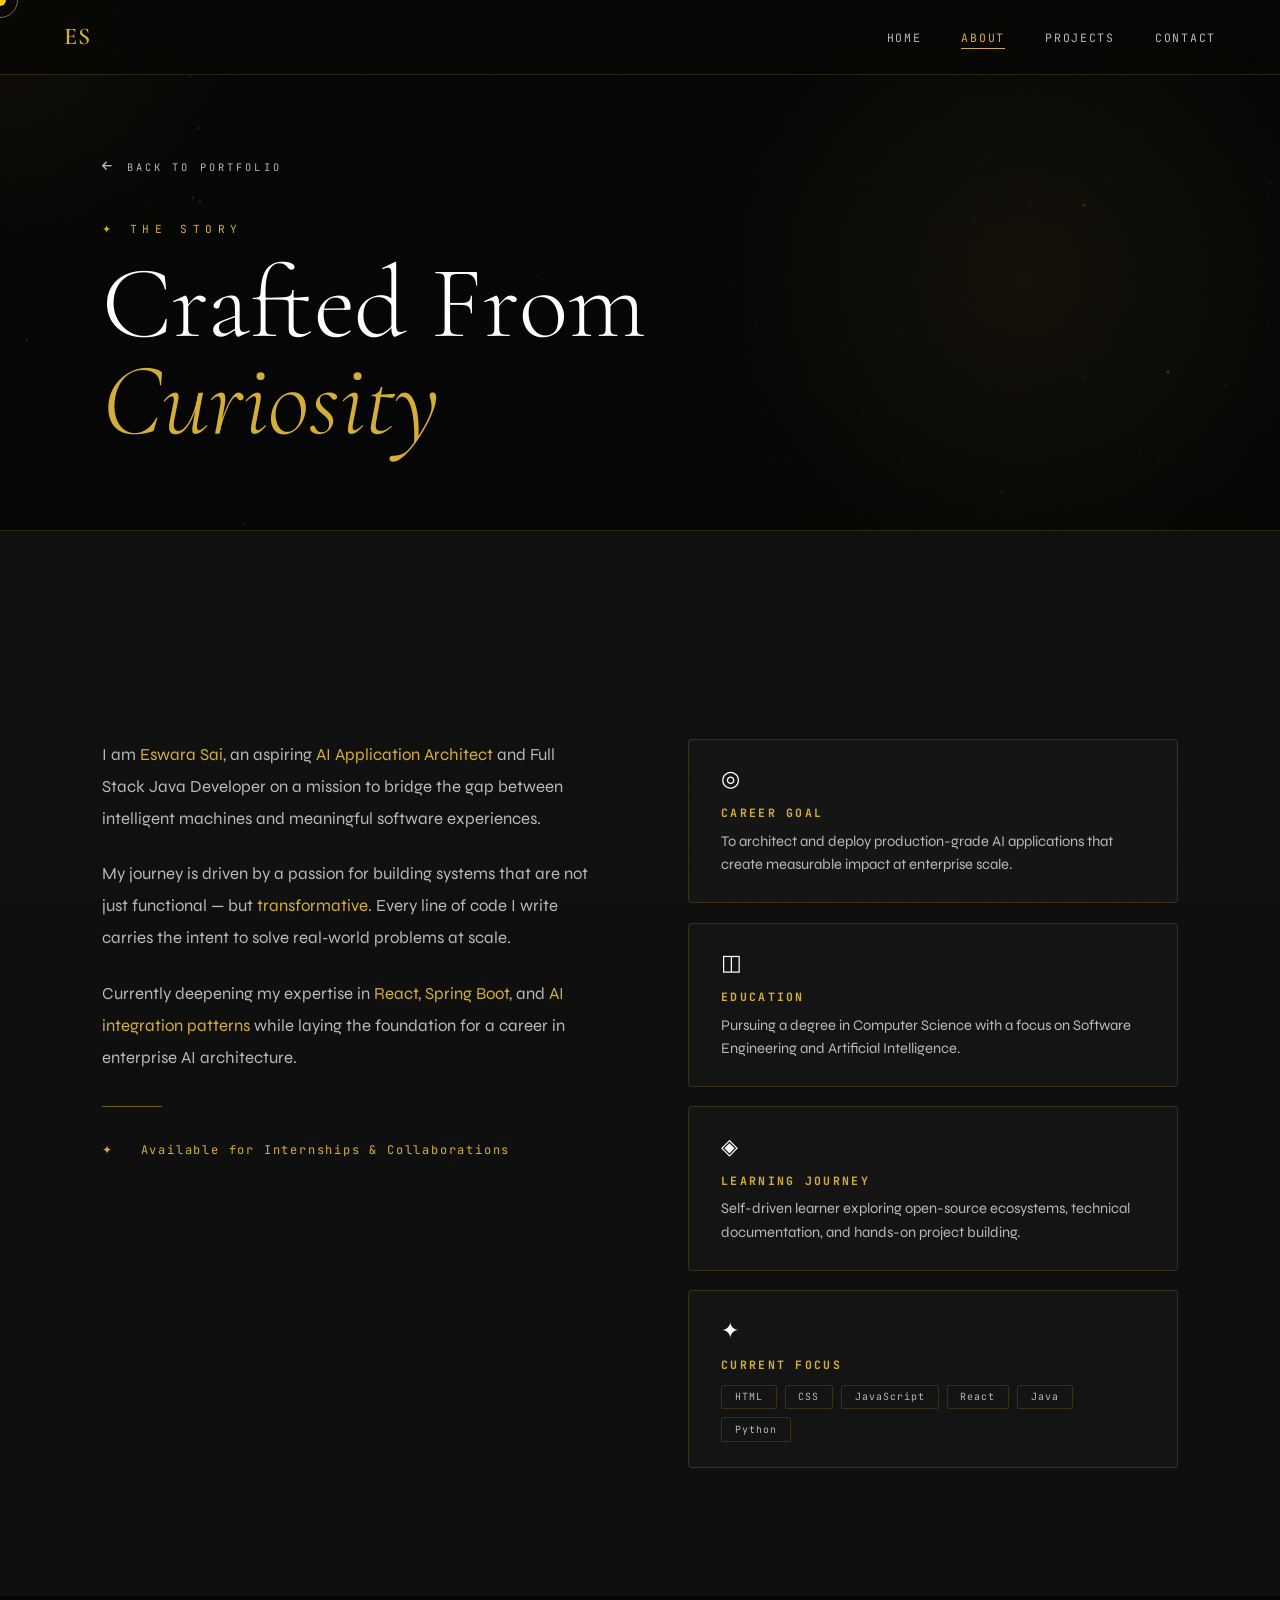
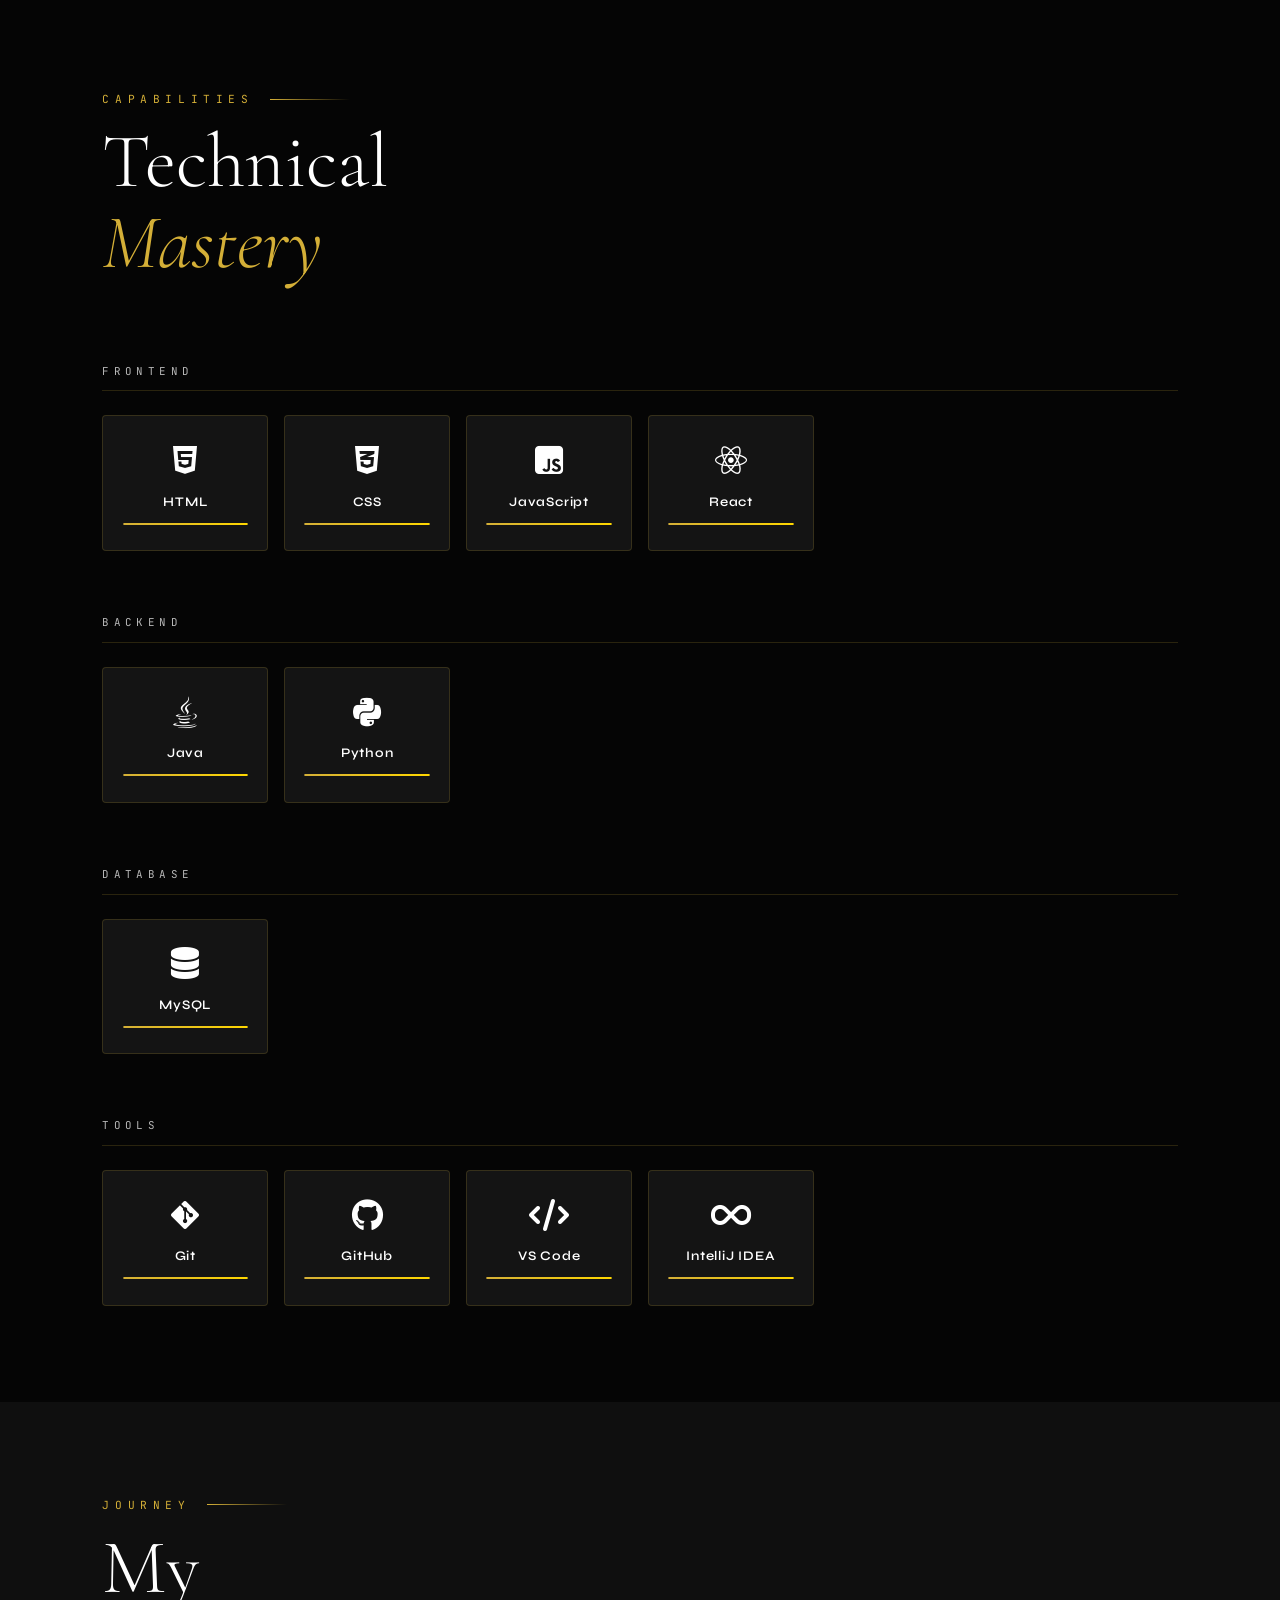
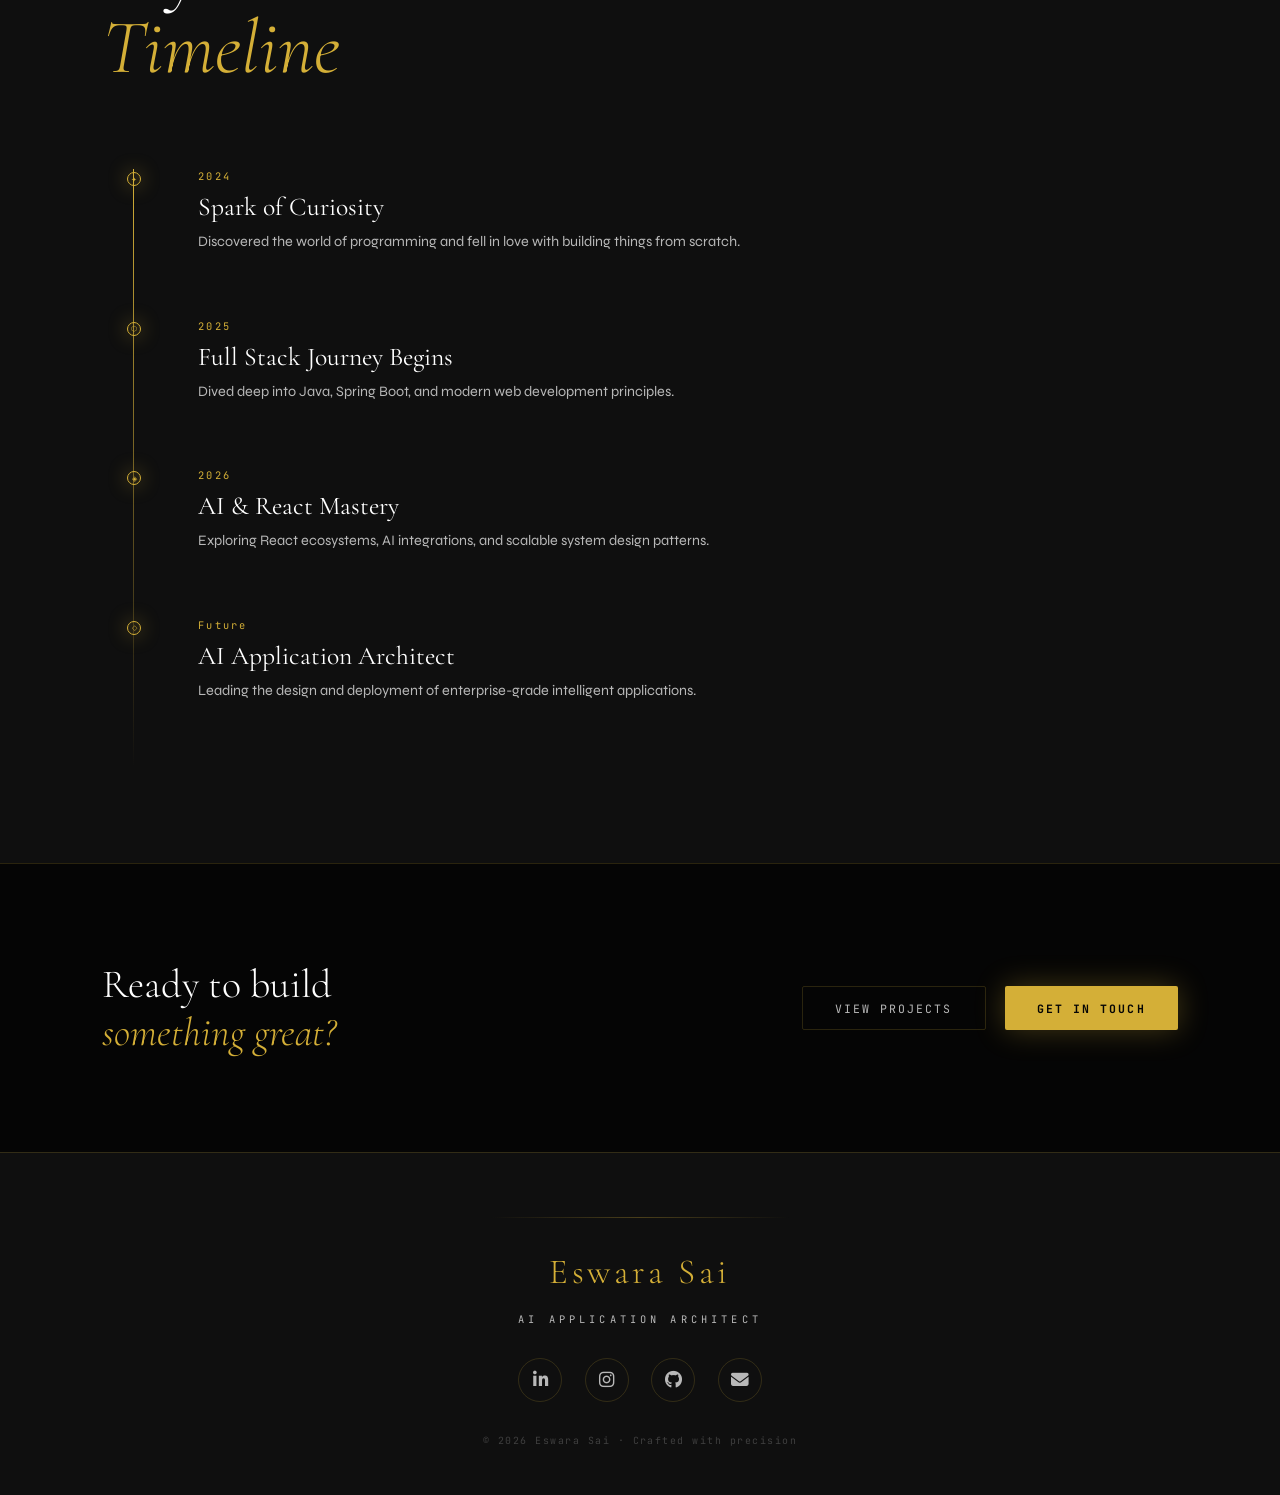
==== about.html @ 852559bc "Your commit message" ====
<!DOCTYPE html>
<html lang="en">
<head>
  <meta charset="UTF-8"/>
  <meta name="viewport" content="width=device-width,initial-scale=1.0"/>
  <meta name="description" content="About Eswara Sai – AI Application Architect & Full Stack Developer"/>
  <title>About · Eswara Sai</title>
  <link rel="stylesheet" href="style.css"/>
  <link rel="stylesheet" href="https://cdnjs.cloudflare.com/ajax/libs/font-awesome/6.5.0/css/all.min.css"/>
  <style>
    /* ── About Page Specific ─────────────────────────────── */
    .about-page-hero {
      min-height: 50vh;
      display: flex;
      flex-direction: column;
      align-items: flex-start;
      justify-content: flex-end;
      padding: 10rem 8vw 5rem;
      position: relative;
      overflow: hidden;
      border-bottom: 1px solid var(--border);
    }
    .about-page-hero::before {
      content: '';
      position: absolute; top: -20%; right: -10%;
      width: 60vw; height: 60vw;
      background: radial-gradient(circle, rgba(212,175,55,.07) 0%, transparent 65%);
      pointer-events: none;
    }
    .about-page-hero .back-link {
      font-family: var(--font-mono);
      font-size: .65rem;
      letter-spacing: .3em;
      color: var(--text-sec);
      text-transform: uppercase;
      display: flex; align-items: center; gap: .7rem;
      margin-bottom: 3rem;
      transition: color .3s;
      position: relative; z-index: 1;
    }
    .about-page-hero .back-link:hover { color: var(--gold); }
    .about-page-hero .back-link i { font-size: .7rem; }
    .about-page-hero .page-eyebrow {
      font-family: var(--font-mono);
      font-size: .7rem; letter-spacing: .5em;
      color: var(--gold); text-transform: uppercase;
      margin-bottom: 1.2rem;
      position: relative; z-index: 1;
    }
    .about-page-hero .page-title {
      font-family: var(--font-display);
      font-size: clamp(3.5rem, 8vw, 7rem);
      font-weight: 300;
      line-height: .95;
      position: relative; z-index: 1;
    }
    .about-page-hero .page-title em { color: var(--gold); font-style: italic; }

    /* About body layout */
    .about-body { background: var(--bg-secondary); }
    .about-intro-grid {
      display: grid;
      grid-template-columns: 1fr 1fr;
      gap: 6rem;
      align-items: start;
      margin-top: 5rem;
    }
    .about-text p {
      font-size: 1.05rem; line-height: 1.9;
      color: var(--text-sec); margin-bottom: 1.5rem;
    }
    .about-text p span { color: var(--gold); }
    .about-cards { display: flex; flex-direction: column; gap: 1.2rem; }
    .about-card {
      background: var(--bg-card);
      border: 1px solid var(--border);
      border-radius: 4px;
      padding: 1.6rem 2rem;
      position: relative; overflow: hidden;
      transition: border-color .4s, box-shadow .4s, transform .4s var(--ease-luxury);
    }
    .about-card::before {
      content: '';
      position: absolute; top: 0; left: 0;
      width: 3px; height: 0;
      background: var(--gold);
      transition: height .5s var(--ease-luxury);
    }
    .about-card:hover::before { height: 100%; }
    .about-card:hover {
      border-color: rgba(212,175,55,.4);
      box-shadow: 0 0 40px rgba(212,175,55,.08);
      transform: translateX(6px);
    }
    .about-card-icon { font-size: 1.4rem; margin-bottom: .8rem; }
    .about-card h4 {
      font-family: var(--font-mono); font-size: .72rem;
      letter-spacing: .2em; color: var(--gold);
      text-transform: uppercase; margin-bottom: .6rem;
    }
    .about-card p { font-size: .92rem; color: var(--text-sec); line-height: 1.6; }
    .about-focus-tags { display: flex; flex-wrap: wrap; gap: .5rem; margin-top: .8rem; }
    .about-focus-tag {
      font-family: var(--font-mono); font-size: .62rem;
      letter-spacing: .1em; padding: .3rem .8rem;
      border: 1px solid var(--border); border-radius: 2px;
      color: var(--text-sec); transition: all .3s;
    }
    .about-card:hover .about-focus-tag { border-color: rgba(212,175,55,.3); color: var(--gold); }

    /* Skills within about */
    .skills-section { padding: 6rem 8vw; background: var(--bg-primary); }
    .skills-categories { margin-top: 5rem; display: flex; flex-direction: column; gap: 4rem; }
    .skills-category-label {
      font-family: var(--font-mono); font-size: .68rem;
      letter-spacing: .4em; color: var(--text-sec);
      text-transform: uppercase; margin-bottom: 1.5rem;
      padding-bottom: .8rem;
      border-bottom: 1px solid var(--border);
    }
    .skills-grid {
      display: grid;
      grid-template-columns: repeat(auto-fill, minmax(160px, 1fr));
      gap: 1rem;
    }
    .skill-card {
      background: var(--bg-card);
      border: 1px solid var(--border);
      border-radius: 4px;
      padding: 1.6rem 1.2rem;
      text-align: center;
      position: relative; overflow: hidden;
      transition: all .4s var(--ease-luxury);
      cursor: none;
    }
    .skill-card::before {
      content: '';
      position: absolute; inset: 0;
      background: radial-gradient(circle at 50% 100%, rgba(212,175,55,.08), transparent 70%);
      opacity: 0; transition: opacity .4s;
    }
    .skill-card:hover::before { opacity: 1; }
    .skill-card:hover {
      border-color: rgba(212,175,55,.5);
      box-shadow: 0 0 35px rgba(212,175,55,.12);
      transform: translateY(-6px);
    }
    .skill-icon { font-size: 2rem; margin-bottom: .8rem; display: block; transition: transform .4s var(--ease-spring); }
    .skill-card:hover .skill-icon { transform: scale(1.15); }
    .skill-name {
      font-family: var(--font-ui); font-size: .82rem;
      font-weight: 600; letter-spacing: .06em;
      color: var(--text); margin-bottom: .8rem;
    }
    .skill-bar { width: 100%; height: 2px; background: rgba(255,255,255,.06); border-radius: 1px; overflow: hidden; }
    .skill-bar-fill {
      height: 100%; width: 0%;
      background: linear-gradient(90deg, var(--gold), var(--gold-bright));
      border-radius: 1px;
      transition: width 1.2s var(--ease-luxury);
    }

    /* Timeline within about */
    .timeline-section { padding: 6rem 8vw; background: var(--bg-secondary); }

    /* CTA strip */
    .about-cta-strip {
      padding: 6rem 8vw;
      background: var(--bg-primary);
      display: flex; align-items: center; justify-content: space-between;
      gap: 3rem; flex-wrap: wrap;
      border-top: 1px solid var(--border);
    }
    .about-cta-strip h3 {
      font-family: var(--font-display); font-size: 2.5rem;
      font-weight: 300;
    }
    .about-cta-strip h3 em { color: var(--gold); font-style: italic; }
    .about-cta-strip .cta-buttons { display: flex; gap: 1.2rem; flex-wrap: wrap; }

    @media (max-width: 900px) {
      .about-intro-grid { grid-template-columns: 1fr; gap: 3rem; }
      .about-cta-strip { flex-direction: column; text-align: center; }
      .about-cta-strip .cta-buttons { justify-content: center; }
    }
    @media (max-width: 600px) {
      .about-page-hero { padding: 9rem 6vw 4rem; }
      .skills-section, .timeline-section { padding: 5rem 6vw; }
      .about-cta-strip { padding: 5rem 6vw; }
    }
  </style>
</head>
<body>

<!-- ── Noise overlay ───────────────────────────────────────── -->
<div id="noise"></div>

<!-- ── Custom Cursor ───────────────────────────────────────── -->
<div id="cursor"></div>
<div id="cursor-ring"></div>

<!-- ── Mouse Light ─────────────────────────────────────────── -->
<div id="mouse-light"></div>

<!-- ── Particles ───────────────────────────────────────────── -->
<canvas id="particles-canvas"></canvas>

<!-- ═══════════════════════════════════════════════════════════
     NAVIGATION
═══════════════════════════════════════════════════════════ -->
<nav id="navbar">
  <a href="index.html" class="nav-logo">ES</a>
  <ul class="nav-links">
    <li><a href="index.html">Home</a></li>
    <li><a href="about.html" class="active">About</a></li>
    <li><a href="index.html#projects">Projects</a></li>
    <li><a href="index.html#contact">Contact</a></li>
  </ul>
  <button class="nav-hamburger" id="hamburger" aria-label="Menu">
    <span></span><span></span><span></span>
  </button>
</nav>

<!-- Mobile Menu -->
<div id="mobile-menu">
  <a href="index.html">Home</a>
  <a href="about.html">About</a>
  <a href="index.html#projects">Projects</a>
  <a href="index.html#contact">Contact</a>
</div>

<!-- ═══════════════════════════════════════════════════════════
     PAGE HERO
═══════════════════════════════════════════════════════════ -->
<div class="about-page-hero">
  <a href="index.html" class="back-link reveal">
    <i class="fas fa-arrow-left"></i> Back to Portfolio
  </a>
  <p class="page-eyebrow reveal">✦ The Story</p>
  <h1 class="page-title reveal" data-delay="1">Crafted From<br><em>Curiosity</em></h1>
</div>

<!-- ═══════════════════════════════════════════════════════════
     ABOUT INTRO
═══════════════════════════════════════════════════════════ -->
<section class="about-body">
  <div class="about-intro-grid">
    <!-- Left – Bio -->
    <div class="about-text reveal-left" data-delay="2">
      <p>
        I am <span>Eswara Sai</span>, an aspiring <span>AI Application Architect</span>
        and Full Stack Java Developer on a mission to bridge the gap between intelligent
        machines and meaningful software experiences.
      </p>
      <p>
        My journey is driven by a passion for building systems that are not just
        functional — but <span>transformative</span>. Every line of code I write
        carries the intent to solve real‑world problems at scale.
      </p>
      <p>
        Currently deepening my expertise in <span>React</span>, <span>Spring Boot</span>,
        and <span>AI integration patterns</span> while laying the foundation for
        a career in enterprise AI architecture.
      </p>
      <div class="gold-divider"></div>
      <p style="font-family:var(--font-mono);font-size:.75rem;letter-spacing:.15em;color:var(--gold);">
        ✦ &nbsp; Available for Internships &amp; Collaborations
      </p>
    </div>

    <!-- Right – Info Cards -->
    <div class="about-cards" id="about-cards"></div>
  </div>
</section>

<!-- ═══════════════════════════════════════════════════════════
     SKILLS
═══════════════════════════════════════════════════════════ -->
<section class="skills-section">
  <p class="section-label reveal">Capabilities</p>
  <h2 class="section-title reveal" data-delay="1">Technical<br><em>Mastery</em></h2>
  <div class="skills-categories" id="skills-container"></div>
</section>

<!-- ═══════════════════════════════════════════════════════════
     TIMELINE
═══════════════════════════════════════════════════════════ -->
<section class="timeline-section">
  <p class="section-label reveal">Journey</p>
  <h2 class="section-title reveal" data-delay="1">My<br><em>Timeline</em></h2>
  <div class="timeline-wrap">
    <div class="timeline-line"></div>
    <div class="timeline-items" id="timeline-items"></div>
  </div>
</section>

<!-- ═══════════════════════════════════════════════════════════
     CTA STRIP
═══════════════════════════════════════════════════════════ -->
<div class="about-cta-strip">
  <h3>Ready to build<br><em>something great?</em></h3>
  <div class="cta-buttons">
    <a href="index.html#projects" class="btn btn-outline">View Projects</a>
    <a href="index.html#contact" class="btn btn-gold">Get in Touch</a>
  </div>
</div>

<!-- ═══════════════════════════════════════════════════════════
     FOOTER
═══════════════════════════════════════════════════════════ -->
<footer>
  <div class="footer-line"></div>
  <p class="footer-name" id="footer-name"></p>
  <p class="footer-title" id="footer-title"></p>
  <div class="footer-socials" id="footer-socials"></div>
  <p class="footer-copy" id="footer-copy"></p>
</footer>

<!-- ─── Scripts ─────────────────────────────────────────────── -->
<script src="data.js"></script>
<script>
/* ── Skill icons / levels ─────────────────────────────────── */
const SKILL_ICONS = {
  'HTML':'<i class="fab fa-html5"></i>',
  'CSS':'<i class="fab fa-css3-alt"></i>',
  'JavaScript':'<i class="fab fa-js-square"></i>',
  'React':'<i class="fab fa-react"></i>',
  'Java':'<i class="fab fa-java"></i>',
  'Spring Boot':'<i class="fas fa-leaf"></i>',
  'Python':'<i class="fab fa-python"></i>',
  'MySQL':'<i class="fas fa-database"></i>',
  'Git':'<i class="fab fa-git-alt"></i>',
  'GitHub':'<i class="fab fa-github"></i>',
  'VS Code':'<i class="fas fa-code"></i>',
  'IntelliJ IDEA':'<i class="fas fa-infinity"></i>'
};
const SKILL_LEVELS = {
  'HTML':100,'CSS':100,'JavaScript':100,'React':100,
  'Java':100,'Spring Boot':100,'Python':100,
  'MySQL':100,
  'Git':100,'GitHub':100,'VS Code':100,'IntelliJ IDEA':100
};

/* ── About Cards ──────────────────────────────────────────── */
(function () {
  const container = document.getElementById('about-cards');
  if (!container) return;
  const cards = [
    { icon:'◎', heading:'Career Goal',     text:'To architect and deploy production-grade AI applications that create measurable impact at enterprise scale.' },
    { icon:'◫', heading:'Education',       text:'Pursuing a degree in Computer Science with a focus on Software Engineering and Artificial Intelligence.' },
    { icon:'◈', heading:'Learning Journey',text:'Self-driven learner exploring open-source ecosystems, technical documentation, and hands-on project building.' },
    {
      icon:'✦', heading:'Current Focus', isTagCard: true,
      tags: (DATA.skills ? Object.values(DATA.skills).flat().slice(0,6)
             : ['AI Architecture','Java Full Stack','React','Spring Boot','System Design'])
    }
  ];
  cards.forEach((c, i) => {
    const div = document.createElement('div');
    div.className = 'about-card reveal';
    div.dataset.delay = i + 2;
    div.innerHTML = `
      <div class="about-card-icon">${c.icon}</div>
      <h4>${c.heading}</h4>
      ${c.isTagCard
        ? `<div class="about-focus-tags">${c.tags.map(t=>`<span class="about-focus-tag">${t}</span>`).join('')}</div>`
        : `<p>${c.text}</p>`}
    `;
    container.appendChild(div);
  });
})();

/* ── Skills ───────────────────────────────────────────────── */
(function () {
  const container = document.getElementById('skills-container');
  if (!container || !DATA.skills) return;
  Object.entries(DATA.skills).forEach(([cat, list]) => {
    const wrap = document.createElement('div');
    wrap.className = 'skills-category reveal';
    const label = document.createElement('p');
    label.className = 'skills-category-label';
    label.textContent = cat;
    wrap.appendChild(label);
    const grid = document.createElement('div');
    grid.className = 'skills-grid';
    list.forEach(skill => {
      const level = SKILL_LEVELS[skill] || 75;
      const card  = document.createElement('div');
      card.className = 'skill-card';
      card.innerHTML = `
        <span class="skill-icon">${SKILL_ICONS[skill] || '⬡'}</span>
        <p class="skill-name">${skill}</p>
        <div class="skill-bar"><div class="skill-bar-fill" data-width="${level}%"></div></div>
      `;
      grid.appendChild(card);
    });
    wrap.appendChild(grid);
    container.appendChild(wrap);
  });
})();

/* ── Timeline ─────────────────────────────────────────────── */
(function () {
  const container = document.getElementById('timeline-items');
  if (!container || !DATA.timeline) return;
  DATA.timeline.forEach((t, i) => {
    const item = document.createElement('div');
    item.className = 'timeline-item reveal';
    item.dataset.delay = i + 1;
    item.innerHTML = `
      <div class="timeline-dot"><div class="timeline-dot-inner">${t.icon || '✦'}</div></div>
      <div class="timeline-content">
        <p class="timeline-year">${t.year}</p>
        <h3 class="timeline-title">${t.title}</h3>
        <p class="timeline-desc">${t.description}</p>
      </div>
    `;
    container.appendChild(item);
  });
})();

/* ── Footer ───────────────────────────────────────────────── */
(function () {
  const nameEl    = document.getElementById('footer-name');
  const titleEl   = document.getElementById('footer-title');
  const socialsEl = document.getElementById('footer-socials');
  const copyEl    = document.getElementById('footer-copy');
  if (nameEl)  nameEl.textContent  = DATA.name  || 'Eswara Sai';
  if (titleEl) titleEl.textContent = DATA.title || 'AI Application Architect';
  if (socialsEl) {
    const socials = [
      { icon:'fab fa-linkedin-in', href: DATA.linkedin  || '#', label:'LinkedIn' },
      { icon:'fab fa-instagram',   href: DATA.instagram || '#', label:'Instagram' },
      { icon:'fab fa-github',      href: DATA.github    || '#', label:'GitHub' },
      { icon:'fas fa-envelope',    href:'mailto:' + (DATA.email || ''), label:'Email' }
    ];
    socials.forEach(s => {
      const a = document.createElement('a');
      a.className = 'footer-social';
      a.href = s.href; a.title = s.label; a.target = '_blank';
      a.innerHTML = `<i class="${s.icon}"></i>`;
      socialsEl.appendChild(a);
    });
  }
  if (copyEl) copyEl.textContent = `© ${new Date().getFullYear()} ${DATA.name || 'Eswara Sai'} · Crafted with precision`;
})();
</script>
<script src="script.js"></script>
</body>
</html>
---- style.css ----
/* ============================================================
   style.css – Eswara Sai Premium Portfolio
   ============================================================ */

/* ── Google Fonts ─────────────────────────────────────────── */
@import url('https://fonts.googleapis.com/css2?family=Cormorant+Garamond:ital,wght@0,300;0,400;0,600;1,300;1,400&family=Syne:wght@400;600;700;800&family=JetBrains+Mono:wght@300;400&display=swap');

/* ── CSS Variables ─────────────────────────────────────────── */
:root {
  --bg-primary:   #050505;
  --bg-secondary: #0F0F0F;
  --bg-card:      #141414;
  --gold:         #D4AF37;
  --gold-bright:  #FFD700;
  --gold-dim:     rgba(212,175,55,0.15);
  --gold-glow:    rgba(212,175,55,0.4);
  --text:         #FFFFFF;
  --text-sec:     #B8B8B8;
  --border:       rgba(212,175,55,0.18);
  --font-display: 'Cormorant Garamond', serif;
  --font-ui:      'Syne', sans-serif;
  --font-mono:    'JetBrains Mono', monospace;
  --ease-luxury:  cubic-bezier(0.25, 0.46, 0.45, 0.94);
  --ease-spring:  cubic-bezier(0.34, 1.56, 0.64, 1);
}

/* ── Reset ─────────────────────────────────────────────────── */
*, *::before, *::after { box-sizing: border-box; margin: 0; padding: 0; }
html { scroll-behavior: smooth; }
body {
  background: var(--bg-primary);
  color: var(--text);
  font-family: var(--font-ui);
  overflow-x: hidden;
  cursor: none;
}
a { text-decoration: none; color: inherit; }
img { max-width: 100%; display: block; }
button { cursor: none; border: none; background: none; font-family: inherit; }

/* ── Custom Cursor ─────────────────────────────────────────── */
#cursor {
  position: fixed; top: 0; left: 0; z-index: 9999;
  width: 12px; height: 12px;
  background: var(--gold-bright);
  border-radius: 50%;
  pointer-events: none;
  transform: translate(-50%,-50%);
  transition: width .25s var(--ease-luxury), height .25s var(--ease-luxury), opacity .25s;
  mix-blend-mode: difference;
}
#cursor-ring {
  position: fixed; top: 0; left: 0; z-index: 9998;
  width: 36px; height: 36px;
  border: 1px solid var(--gold);
  border-radius: 50%;
  pointer-events: none;
  transform: translate(-50%,-50%);
  transition: transform .12s linear, width .3s var(--ease-luxury), height .3s var(--ease-luxury);
  opacity: .6;
}
body:hover #cursor { opacity: 1; }

/* ── Loading Screen ────────────────────────────────────────── */
#loader {
  position: fixed; inset: 0; z-index: 99999;
  background: #000;
  display: flex; flex-direction: column;
  align-items: center; justify-content: center;
  overflow: hidden;
}
#loader-canvas {
  position: absolute; inset: 0;
  width: 100%; height: 100%;
}
#loader-content {
  position: relative; z-index: 2;
  text-align: center;
}
#loader-name {
  font-family: var(--font-display);
  font-size: clamp(3rem, 10vw, 8rem);
  font-weight: 300;
  letter-spacing: .4em;
  color: transparent;
  -webkit-text-stroke: 1px var(--gold);
  opacity: 0;
}
#loader-name span { display: inline-block; opacity: 0; transform: translateY(30px); }
#loader-title {
  font-family: var(--font-mono);
  font-size: clamp(.65rem, 1.5vw, .9rem);
  letter-spacing: .55em;
  color: var(--gold);
  margin-top: 1rem;
  opacity: 0;
}
#loader-bar {
  width: 220px; height: 1px;
  background: var(--border);
  margin: 2rem auto 0;
  overflow: hidden;
}
#loader-bar-fill {
  height: 100%;
  width: 0%;
  background: linear-gradient(90deg, transparent, var(--gold), transparent);
  transition: width 1.6s var(--ease-luxury);
}
#loader-percent {
  font-family: var(--font-mono);
  font-size: .7rem;
  color: var(--text-sec);
  margin-top: .6rem;
  opacity: 0;
}

/* ── Noise Overlay ─────────────────────────────────────────── */
#noise {
  position: fixed; inset: 0; z-index: 9990;
  pointer-events: none;
  opacity: .025;
  background-image: url("data:image/svg+xml,%3Csvg viewBox='0 0 256 256' xmlns='http://www.w3.org/2000/svg'%3E%3Cfilter id='n'%3E%3CfeTurbulence type='fractalNoise' baseFrequency='.9' numOctaves='4' stitchTiles='stitch'/%3E%3C/filter%3E%3Crect width='100%25' height='100%25' filter='url(%23n)'/%3E%3C/svg%3E");
  background-size: 128px;
}

/* ── Mouse Light ───────────────────────────────────────────── */
#mouse-light {
  position: fixed; top: 0; left: 0; z-index: 0;
  width: 600px; height: 600px;
  background: radial-gradient(circle, rgba(212,175,55,.06) 0%, transparent 70%);
  border-radius: 50%;
  pointer-events: none;
  transform: translate(-50%,-50%);
  transition: transform .08s linear;
}

/* ── Particles Canvas ──────────────────────────────────────── */
#particles-canvas {
  position: fixed; inset: 0; z-index: 0;
  pointer-events: none;
  opacity: .5;
}

/* ── Navigation ────────────────────────────────────────────── */
#navbar {
  position: fixed; top: 0; left: 0; right: 0; z-index: 1000;
  padding: 1.4rem 5vw;
  display: flex; align-items: center; justify-content: space-between;
  backdrop-filter: blur(20px) saturate(180%);
  -webkit-backdrop-filter: blur(20px) saturate(180%);
  background: rgba(5,5,5,.7);
  border-bottom: 1px solid var(--border);
  transition: padding .4s var(--ease-luxury);
}
#navbar.scrolled { padding: 1rem 5vw; }
.nav-logo {
  font-family: var(--font-display);
  font-size: 1.5rem;
  font-weight: 600;
  color: var(--gold);
  letter-spacing: .06em;
}
.nav-links { display: flex; gap: 2.5rem; list-style: none; }
.nav-links a {
  font-family: var(--font-mono);
  font-size: .72rem;
  letter-spacing: .15em;
  text-transform: uppercase;
  color: var(--text-sec);
  position: relative;
  transition: color .3s;
}
.nav-links a::after {
  content: '';
  position: absolute; bottom: -4px; left: 0;
  width: 0; height: 1px;
  background: var(--gold);
  transition: width .4s var(--ease-luxury);
}
.nav-links a:hover, .nav-links a.active { color: var(--gold); }
.nav-links a:hover::after, .nav-links a.active::after { width: 100%; }
.nav-hamburger { display: none; flex-direction: column; gap: 5px; cursor: none; }
.nav-hamburger span {
  display: block; width: 26px; height: 1px; background: var(--text-sec);
  transition: transform .3s, opacity .3s, background .3s;
}
.nav-hamburger.open span:nth-child(1) { transform: translateY(6px) rotate(45deg); background: var(--gold); }
.nav-hamburger.open span:nth-child(2) { opacity: 0; }
.nav-hamburger.open span:nth-child(3) { transform: translateY(-6px) rotate(-45deg); background: var(--gold); }

/* ── Hero Section ──────────────────────────────────────────── */
#hero {
  min-height: 100vh;
  display: grid; grid-template-columns: 1fr 1fr; gap: 4rem;
  align-items: center;
  padding: 8rem 8vw 6rem;
  position: relative; overflow: hidden;
}
#hero::before {
  content: '';
  position: absolute; top: -30%; right: -20%;
  width: 70vw; height: 70vw;
  background: radial-gradient(circle, rgba(212,175,55,.07) 0%, transparent 65%);
  pointer-events: none;
}
.hero-text { position: relative; z-index: 1; }
.hero-eyebrow {
  font-family: var(--font-mono);
  font-size: .72rem; letter-spacing: .4em;
  color: var(--gold); text-transform: uppercase;
  margin-bottom: 2rem;
  opacity: 0; transform: translateY(20px);
}
.hero-name {
  font-family: var(--font-display);
  font-size: clamp(4rem, 9vw, 8.5rem);
  font-weight: 300;
  line-height: .92;
  letter-spacing: -.01em;
  margin-bottom: 1.5rem;
  opacity: 0; transform: translateY(40px);
}
.hero-name em {
  display: block;
  font-style: italic; color: var(--gold);
}
.hero-subtitle {
  font-family: var(--font-mono);
  font-size: .8rem; letter-spacing: .25em;
  color: var(--text-sec); text-transform: uppercase;
  margin-bottom: 2.5rem;
  opacity: 0; transform: translateY(20px);
}
.hero-desc {
  font-size: 1.05rem; line-height: 1.75;
  color: var(--text-sec); max-width: 46ch;
  margin-bottom: 3rem;
  opacity: 0; transform: translateY(20px);
}
.hero-cta { display: flex; gap: 1.2rem; flex-wrap: wrap; opacity: 0; transform: translateY(20px); }

/* Buttons */
.btn {
  display: inline-flex; align-items: center; gap: .6rem;
  padding: .85rem 2rem;
  font-family: var(--font-mono); font-size: .72rem;
  letter-spacing: .18em; text-transform: uppercase;
  border-radius: 2px;
  transition: all .35s var(--ease-luxury);
  position: relative; overflow: hidden;
}
.btn::before {
  content: ''; position: absolute; inset: 0;
  background: linear-gradient(135deg, transparent 40%, rgba(255,255,255,.05));
  opacity: 0; transition: opacity .3s;
}
.btn:hover::before { opacity: 1; }
.btn-gold {
  background: var(--gold);
  color: #050505; font-weight: 700;
  box-shadow: 0 0 30px rgba(212,175,55,.3);
}
.btn-gold:hover {
  background: var(--gold-bright);
  box-shadow: 0 0 50px rgba(255,215,0,.5);
  transform: translateY(-2px);
}
.btn-outline {
  border: 1px solid var(--border);
  color: var(--text-sec);
}
.btn-outline:hover {
  border-color: var(--gold);
  color: var(--gold);
  box-shadow: 0 0 25px rgba(212,175,55,.15);
  transform: translateY(-2px);
}
.btn-sm {
  padding: .55rem 1.2rem;
  font-size: .65rem;
}

/* Hero Image */
.hero-image-wrap {
  position: relative; display: flex;
  align-items: center; justify-content: center;
  z-index: 1;
  opacity: 0;
}
.hero-image-ring {
  position: absolute;
  width: 95%; aspect-ratio: 1;
  border-radius: 50%;
  border: 1px solid var(--border);
  animation: spin-slow 20s linear infinite;
}
.hero-image-ring::before {
  content: '';
  position: absolute; top: -3px; left: 50%;
  transform: translateX(-50%);
  width: 6px; height: 6px;
  background: var(--gold);
  border-radius: 50%;
  box-shadow: 0 0 12px var(--gold);
}
.hero-image-ring-2 {
  position: absolute;
  width: 88%; aspect-ratio: 1;
  border-radius: 50%;
  border: 1px dashed rgba(212,175,55,.12);
  animation: spin-slow 15s linear infinite reverse;
}
.hero-profile {
  width: min(440px, 80vw); aspect-ratio: 3/4;
  border-radius: 4px;
  object-fit: cover;
  border: 1px solid var(--border);
  box-shadow: 0 0 80px rgba(212,175,55,.15), 0 0 200px rgba(212,175,55,.06);
  animation: float 6s ease-in-out infinite;
  position: relative; z-index: 2;
}
.hero-profile-placeholder {
  width: min(420px, 75vw); aspect-ratio: 3/4;
  border-radius: 4px;
  border: 1px solid var(--border);
  box-shadow: 0 0 80px rgba(212,175,55,.15), 0 0 200px rgba(212,175,55,.06);
  animation: float 6s ease-in-out infinite;
  position: relative; z-index: 2;
  background: var(--bg-card);
  display: flex; flex-direction: column;
  align-items: center; justify-content: center;
  gap: .8rem;
  color: var(--text-sec);
}
.hero-profile-placeholder svg {
  width: 64px; height: 64px; opacity: .3;
}
.hero-profile-placeholder span {
  font-family: var(--font-mono); font-size: .65rem;
  letter-spacing: .2em; text-transform: uppercase; opacity: .4;
}

@keyframes float {
  0%,100% { transform: translateY(0); }
  50%      { transform: translateY(-16px); }
}
@keyframes spin-slow {
  to { transform: rotate(360deg); }
}

/* Scroll Hint */
.scroll-hint {
  position: absolute; bottom: 2.5rem; left: 50%;
  transform: translateX(-50%);
  display: flex; flex-direction: column; align-items: center; gap: .6rem;
  opacity: 0; animation: fade-in 1s 3s forwards;
}
.scroll-hint span {
  font-family: var(--font-mono); font-size: .6rem;
  letter-spacing: .3em; color: var(--text-sec); text-transform: uppercase;
}
.scroll-hint-line {
  width: 1px; height: 50px;
  background: linear-gradient(to bottom, var(--gold), transparent);
  animation: scroll-line 2s ease-in-out infinite;
}
@keyframes scroll-line {
  0%   { transform: scaleY(0); transform-origin: top; }
  50%  { transform: scaleY(1); transform-origin: top; }
  51%  { transform: scaleY(1); transform-origin: bottom; }
  100% { transform: scaleY(0); transform-origin: bottom; }
}
@keyframes fade-in {
  to { opacity: 1; }
}

/* ── Sections ──────────────────────────────────────────────── */
section {
  padding: 8rem 8vw;
  position: relative;
}
.section-label {
  font-family: var(--font-mono); font-size: .7rem;
  letter-spacing: .5em; color: var(--gold);
  text-transform: uppercase; margin-bottom: 1rem;
  display: flex; align-items: center; gap: 1rem;
}
.section-label::after {
  content: ''; flex: 1; max-width: 80px; height: 1px;
  background: linear-gradient(90deg, var(--gold), transparent);
}
.section-title {
  font-family: var(--font-display);
  font-size: clamp(2.5rem, 6vw, 5.5rem);
  font-weight: 300; line-height: 1.05;
  margin-bottom: 1rem;
}
.section-title em { color: var(--gold); font-style: italic; }

/* Reveal animation targets */
.reveal {
  opacity: 0; transform: translateY(50px);
  transition: opacity .8s var(--ease-luxury), transform .8s var(--ease-luxury);
}
.reveal.visible { opacity: 1; transform: translateY(0); }
.reveal-left {
  opacity: 0; transform: translateX(-50px);
  transition: opacity .8s var(--ease-luxury), transform .8s var(--ease-luxury);
}
.reveal-left.visible { opacity: 1; transform: translateX(0); }
.reveal-right {
  opacity: 0; transform: translateX(50px);
  transition: opacity .8s var(--ease-luxury), transform .8s var(--ease-luxury);
}
.reveal-right.visible { opacity: 1; transform: translateX(0); }

/* Stagger helper */
[data-delay="1"] { transition-delay: .1s; }
[data-delay="2"] { transition-delay: .2s; }
[data-delay="3"] { transition-delay: .3s; }
[data-delay="4"] { transition-delay: .4s; }
[data-delay="5"] { transition-delay: .5s; }
[data-delay="6"] { transition-delay: .6s; }

/* ── About Section ─────────────────────────────────────────── */
#about { background: var(--bg-secondary); }
.about-grid { display: grid; grid-template-columns: 1fr 1fr; gap: 6rem; align-items: start; margin-top: 5rem; }
.about-text p {
  font-size: 1.05rem; line-height: 1.9;
  color: var(--text-sec); margin-bottom: 1.5rem;
}
.about-text p span { color: var(--gold); }
.about-cards { display: flex; flex-direction: column; gap: 1.2rem; }

.about-card {
  background: var(--bg-card);
  border: 1px solid var(--border);
  border-radius: 4px;
  padding: 1.6rem 2rem;
  position: relative; overflow: hidden;
  transition: border-color .4s, box-shadow .4s, transform .4s var(--ease-luxury);
}
.about-card::before {
  content: '';
  position: absolute; top: 0; left: 0;
  width: 3px; height: 0;
  background: var(--gold);
  transition: height .5s var(--ease-luxury);
}
.about-card:hover::before { height: 100%; }
.about-card:hover {
  border-color: rgba(212,175,55,.4);
  box-shadow: 0 0 40px rgba(212,175,55,.08);
  transform: translateX(6px);
}
.about-card-icon {
  font-size: 1.4rem; margin-bottom: .8rem;
}
.about-card h4 {
  font-family: var(--font-mono); font-size: .72rem;
  letter-spacing: .2em; color: var(--gold);
  text-transform: uppercase; margin-bottom: .6rem;
}
.about-card p { font-size: .92rem; color: var(--text-sec); line-height: 1.6; }
.about-focus-tags {
  display: flex; flex-wrap: wrap; gap: .5rem; margin-top: .8rem;
}
.about-focus-tag {
  font-family: var(--font-mono); font-size: .62rem;
  letter-spacing: .1em; padding: .3rem .8rem;
  border: 1px solid var(--border); border-radius: 2px;
  color: var(--text-sec);
  transition: all .3s;
}
.about-card:hover .about-focus-tag {
  border-color: rgba(212,175,55,.3);
  color: var(--gold);
}

/* ── Skills Section ────────────────────────────────────────── */
.skills-categories { margin-top: 5rem; display: flex; flex-direction: column; gap: 4rem; }
.skills-category-label {
  font-family: var(--font-mono); font-size: .68rem;
  letter-spacing: .4em; color: var(--text-sec);
  text-transform: uppercase; margin-bottom: 1.5rem;
  padding-bottom: .8rem;
  border-bottom: 1px solid var(--border);
}
.skills-grid {
  display: grid;
  grid-template-columns: repeat(auto-fill, minmax(160px, 1fr));
  gap: 1rem;
}
.skill-card {
  background: var(--bg-card);
  border: 1px solid var(--border);
  border-radius: 4px;
  padding: 1.6rem 1.2rem;
  text-align: center;
  position: relative; overflow: hidden;
  transition: all .4s var(--ease-luxury);
  cursor: none;
}
.skill-card::before {
  content: '';
  position: absolute; inset: 0;
  background: radial-gradient(circle at 50% 100%, rgba(212,175,55,.08), transparent 70%);
  opacity: 0; transition: opacity .4s;
}
.skill-card:hover::before { opacity: 1; }
.skill-card:hover {
  border-color: rgba(212,175,55,.5);
  box-shadow: 0 0 35px rgba(212,175,55,.12);
  transform: translateY(-6px);
}
.skill-icon {
  font-size: 2rem; margin-bottom: .8rem;
  display: block; transition: transform .4s var(--ease-spring);
}
.skill-card:hover .skill-icon { transform: scale(1.15); }
.skill-name {
  font-family: var(--font-ui); font-size: .82rem;
  font-weight: 600; letter-spacing: .06em;
  color: var(--text); margin-bottom: .8rem;
}
.skill-bar {
  width: 100%; height: 2px;
  background: rgba(255,255,255,.06); border-radius: 1px;
  overflow: hidden;
}
.skill-bar-fill {
  height: 100%; width: 0%;
  background: linear-gradient(90deg, var(--gold), var(--gold-bright));
  border-radius: 1px;
  transition: width 1.2s var(--ease-luxury);
}

/* ── Projects Section ──────────────────────────────────────── */
#projects { background: var(--bg-secondary); }
.projects-grid {
  display: grid;
  grid-template-columns: repeat(auto-fill, minmax(340px, 1fr));
  gap: 2rem; margin-top: 5rem;
}
.project-card {
  background: var(--bg-card);
  border: 1px solid var(--border);
  border-radius: 4px;
  overflow: hidden;
  transition: all .5s var(--ease-luxury);
  position: relative;
}
.project-card:hover {
  border-color: rgba(212,175,55,.4);
  box-shadow: 0 20px 60px rgba(0,0,0,.6), 0 0 40px rgba(212,175,55,.1);
  transform: translateY(-10px);
}
.project-img {
  width: 100%; height: 220px;
  object-fit: cover;
  transition: transform .6s var(--ease-luxury);
}
.project-card:hover .project-img { transform: scale(1.05); }
.project-img-placeholder {
  width: 100%; height: 220px;
  background: linear-gradient(135deg, #141414 0%, #1a1a1a 100%);
  display: flex; align-items: center; justify-content: center;
  font-family: var(--font-display);
  font-size: 2.5rem; color: rgba(212,175,55,.15);
  letter-spacing: .15em;
  transition: transform .6s var(--ease-luxury);
}
.project-card:hover .project-img-placeholder { transform: scale(1.03); }
.project-body { padding: 2rem; }
.project-title {
  font-family: var(--font-display);
  font-size: 1.7rem; font-weight: 400;
  color: var(--text); margin-bottom: .7rem;
}
.project-desc {
  font-size: .88rem; line-height: 1.7;
  color: var(--text-sec); margin-bottom: 1.2rem;
}
.project-tech {
  display: flex; flex-wrap: wrap; gap: .5rem; margin-bottom: 1.5rem;
}
.tech-tag {
  font-family: var(--font-mono); font-size: .6rem;
  letter-spacing: .08em; padding: .28rem .7rem;
  border: 1px solid var(--border); border-radius: 2px;
  color: var(--gold);
}
.project-links { display: flex; gap: .8rem; }

/* ── Timeline Section ──────────────────────────────────────── */
.timeline-wrap { margin-top: 5rem; position: relative; }
.timeline-line {
  position: absolute; left: calc(2rem - 1px); top: 0; bottom: 0;
  width: 1px;
  background: linear-gradient(to bottom, var(--gold), transparent);
}
.timeline-items { display: flex; flex-direction: column; gap: 0; }
.timeline-item {
  display: grid; grid-template-columns: 4rem 1fr;
  gap: 2rem; padding-bottom: 4rem;
  position: relative;
}
.timeline-dot {
  width: 4rem; display: flex; align-items: flex-start; justify-content: center;
  padding-top: .2rem; position: relative;
}
.timeline-dot-inner {
  width: 14px; height: 14px;
  border: 1px solid var(--gold);
  border-radius: 50%;
  background: var(--bg-primary);
  position: relative; z-index: 1;
  transition: box-shadow .4s, background .4s;
  display: flex; align-items: center; justify-content: center;
  font-size: .45rem; color: var(--gold);
}
.timeline-item.visible .timeline-dot-inner {
  box-shadow: 0 0 20px var(--gold-glow);
  background: rgba(212,175,55,.1);
}
.timeline-year {
  font-family: var(--font-mono); font-size: .65rem;
  letter-spacing: .2em; color: var(--gold);
  margin-bottom: .5rem;
}
.timeline-title {
  font-family: var(--font-display); font-size: 1.6rem;
  font-weight: 400; margin-bottom: .5rem;
}
.timeline-desc {
  font-size: .9rem; color: var(--text-sec); line-height: 1.7;
}

/* ── GitHub Section ────────────────────────────────────────── */
#github { background: var(--bg-secondary); }
.github-grid {
  display: grid;
  grid-template-columns: repeat(auto-fill, minmax(300px, 1fr));
  gap: 1.5rem; margin-top: 5rem;
}
.github-card {
  background: var(--bg-card);
  border: 1px solid var(--border); border-radius: 4px;
  overflow: hidden;
  transition: all .4s var(--ease-luxury);
}
.github-card:hover {
  border-color: rgba(212,175,55,.3);
  box-shadow: 0 0 30px rgba(212,175,55,.07);
}
.github-card img { width: 100%; display: block; }
.github-card-label {
  font-family: var(--font-mono); font-size: .6rem;
  letter-spacing: .25em; color: var(--text-sec);
  text-transform: uppercase; padding: 1rem 1.4rem;
  border-top: 1px solid var(--border);
}

/* ── Certificates / Achievements ──────────────────────────── */
.dynamic-grid {
  display: grid;
  grid-template-columns: repeat(auto-fill, minmax(280px, 1fr));
  gap: 1.5rem; margin-top: 3rem;
}
.dynamic-card {
  background: var(--bg-card);
  border: 1px solid var(--border); border-radius: 4px;
  overflow: hidden;
  transition: all .4s var(--ease-luxury);
}
.dynamic-card:hover {
  border-color: rgba(212,175,55,.4);
  transform: translateY(-5px);
  box-shadow: 0 15px 40px rgba(0,0,0,.5);
}
.dynamic-card img { width: 100%; height: 180px; object-fit: cover; }
.dynamic-card-body { padding: 1.4rem; }
.dynamic-card-body h4 { font-size: 1rem; margin-bottom: .3rem; }
.dynamic-card-body p { font-size: .82rem; color: var(--text-sec); }
.dynamic-card-meta {
  font-family: var(--font-mono); font-size: .6rem;
  letter-spacing: .15em; color: var(--gold); margin-top: .4rem;
}

/* Empty state */
.section-empty {
  font-family: var(--font-mono); font-size: .7rem;
  letter-spacing: .2em; color: rgba(255,255,255,.15);
  text-align: center; padding: 4rem;
  border: 1px dashed rgba(212,175,55,.1); border-radius: 4px;
  margin-top: 3rem;
}

/* ── Gallery Section ───────────────────────────────────────── */
#gallery { background: var(--bg-secondary); }
.masonry-grid {
  columns: 3; column-gap: 1rem;
  margin-top: 3rem;
}
.masonry-item {
  break-inside: avoid; margin-bottom: 1rem;
  border-radius: 4px; overflow: hidden;
  cursor: none;
  border: 1px solid var(--border);
  transition: all .4s;
}
.masonry-item:hover {
  border-color: rgba(212,175,55,.4);
  box-shadow: 0 0 30px rgba(212,175,55,.1);
}
.masonry-item img { width: 100%; display: block; transition: transform .5s var(--ease-luxury); }
.masonry-item:hover img { transform: scale(1.04); }

/* Lightbox */
#lightbox {
  position: fixed; inset: 0; z-index: 5000;
  background: rgba(0,0,0,.95);
  display: flex; align-items: center; justify-content: center;
  opacity: 0; pointer-events: none;
  transition: opacity .4s;
}
#lightbox.open { opacity: 1; pointer-events: all; }
#lightbox img { max-width: 90vw; max-height: 90vh; border-radius: 4px; border: 1px solid var(--border); }
#lightbox-close {
  position: absolute; top: 2rem; right: 2rem;
  font-size: 2rem; color: var(--text-sec); cursor: none;
  transition: color .3s;
}
#lightbox-close:hover { color: var(--gold); }

/* ── Contact Section ───────────────────────────────────────── */
.contact-grid { display: grid; grid-template-columns: 1fr 1.4fr; gap: 6rem; margin-top: 5rem; align-items: start; }
.contact-info h3 {
  font-family: var(--font-display); font-size: 2rem; font-weight: 300;
  margin-bottom: 1rem;
}
.contact-info p { font-size: .95rem; color: var(--text-sec); line-height: 1.8; margin-bottom: 2rem; }
.contact-detail {
  display: flex; align-items: center; gap: 1rem;
  margin-bottom: 1rem;
}
.contact-detail-icon {
  width: 36px; height: 36px;
  border: 1px solid var(--border); border-radius: 50%;
  display: flex; align-items: center; justify-content: center;
  font-size: .9rem; color: var(--gold); flex-shrink: 0;
}
.contact-detail span { font-family: var(--font-mono); font-size: .75rem; color: var(--text-sec); letter-spacing: .05em; }

.contact-form { display: flex; flex-direction: column; gap: 1.2rem; }
.form-group { position: relative; }
.form-group label {
  display: block;
  font-family: var(--font-mono); font-size: .65rem;
  letter-spacing: .25em; color: var(--text-sec);
  text-transform: uppercase; margin-bottom: .6rem;
}
.form-group input,
.form-group textarea {
  width: 100%;
  background: var(--bg-card);
  border: 1px solid var(--border);
  border-radius: 2px;
  padding: 1rem 1.2rem;
  color: var(--text);
  font-family: var(--font-ui); font-size: .95rem;
  transition: border-color .3s, box-shadow .3s;
  outline: none; resize: none;
}
.form-group input:focus,
.form-group textarea:focus {
  border-color: rgba(212,175,55,.5);
  box-shadow: 0 0 20px rgba(212,175,55,.08);
}
.form-group textarea { min-height: 140px; }
.form-note {
  font-family: var(--font-mono); font-size: .62rem;
  color: var(--gold); letter-spacing: .1em; margin-top: .4rem;
  opacity: 0; transition: opacity .3s;
}
.form-note.show { opacity: 1; }

/* ── Footer ────────────────────────────────────────────────── */
footer {
  background: var(--bg-secondary);
  border-top: 1px solid var(--border);
  padding: 4rem 8vw 3rem;
  display: flex; flex-direction: column; align-items: center; gap: 2rem;
}
.footer-name {
  font-family: var(--font-display);
  font-size: 2.2rem; font-weight: 300;
  color: var(--gold); letter-spacing: .1em;
}
.footer-title {
  font-family: var(--font-mono); font-size: .65rem;
  letter-spacing: .4em; color: var(--text-sec); text-transform: uppercase;
  margin-top: -.8rem;
}
.footer-socials { display: flex; gap: 1.4rem; }
.footer-social {
  width: 44px; height: 44px;
  border: 1px solid var(--border); border-radius: 50%;
  display: flex; align-items: center; justify-content: center;
  font-size: 1.1rem; color: var(--text-sec);
  transition: all .35s var(--ease-luxury);
}
.footer-social:hover {
  border-color: var(--gold); color: var(--gold);
  box-shadow: 0 0 20px rgba(212,175,55,.2);
  transform: translateY(-3px);
}
.footer-copy {
  font-family: var(--font-mono); font-size: .62rem;
  letter-spacing: .15em; color: rgba(255,255,255,.2);
}
.footer-line {
  width: 100%; max-width: 300px; height: 1px;
  background: linear-gradient(90deg, transparent, var(--gold), transparent);
  opacity: .3;
}

/* ── Gold Divider ──────────────────────────────────────────── */
.gold-divider {
  width: 60px; height: 1px;
  background: var(--gold);
  margin: 2rem 0; opacity: .5;
}

/* ── Scrollbar ─────────────────────────────────────────────── */
::-webkit-scrollbar { width: 3px; }
::-webkit-scrollbar-track { background: var(--bg-primary); }
::-webkit-scrollbar-thumb { background: var(--gold); border-radius: 2px; }

/* ── Mobile Menu Overlay ───────────────────────────────────── */
#mobile-menu {
  position: fixed; inset: 0; z-index: 990;
  background: rgba(5,5,5,.97);
  backdrop-filter: blur(20px);
  display: flex; align-items: center; justify-content: center;
  flex-direction: column; gap: 2.5rem;
  opacity: 0; pointer-events: none;
  transition: opacity .4s;
}
#mobile-menu.open { opacity: 1; pointer-events: all; }
#mobile-menu a {
  font-family: var(--font-display); font-size: 3rem; font-weight: 300;
  color: var(--text-sec);
  transition: color .3s;
}
#mobile-menu a:hover { color: var(--gold); }

/* ── Responsive ────────────────────────────────────────────── */
@media (max-width: 900px) {
  #hero { grid-template-columns: 1fr; gap: 4rem; padding-top: 7rem; text-align: center; }
  .hero-cta { justify-content: center; }
  .hero-desc { margin: 0 auto 3rem; }
  .hero-image-wrap { order: -1; }
  .about-grid { grid-template-columns: 1fr; gap: 3rem; }
  .contact-grid { grid-template-columns: 1fr; gap: 3rem; }
  .masonry-grid { columns: 2; }
  .nav-links { display: none; }
  .nav-hamburger { display: flex; }
}
@media (max-width: 600px) {
  section { padding: 6rem 6vw; }
  .github-grid { grid-template-columns: 1fr; }
  .masonry-grid { columns: 1; }
  .projects-grid { grid-template-columns: 1fr; }
}
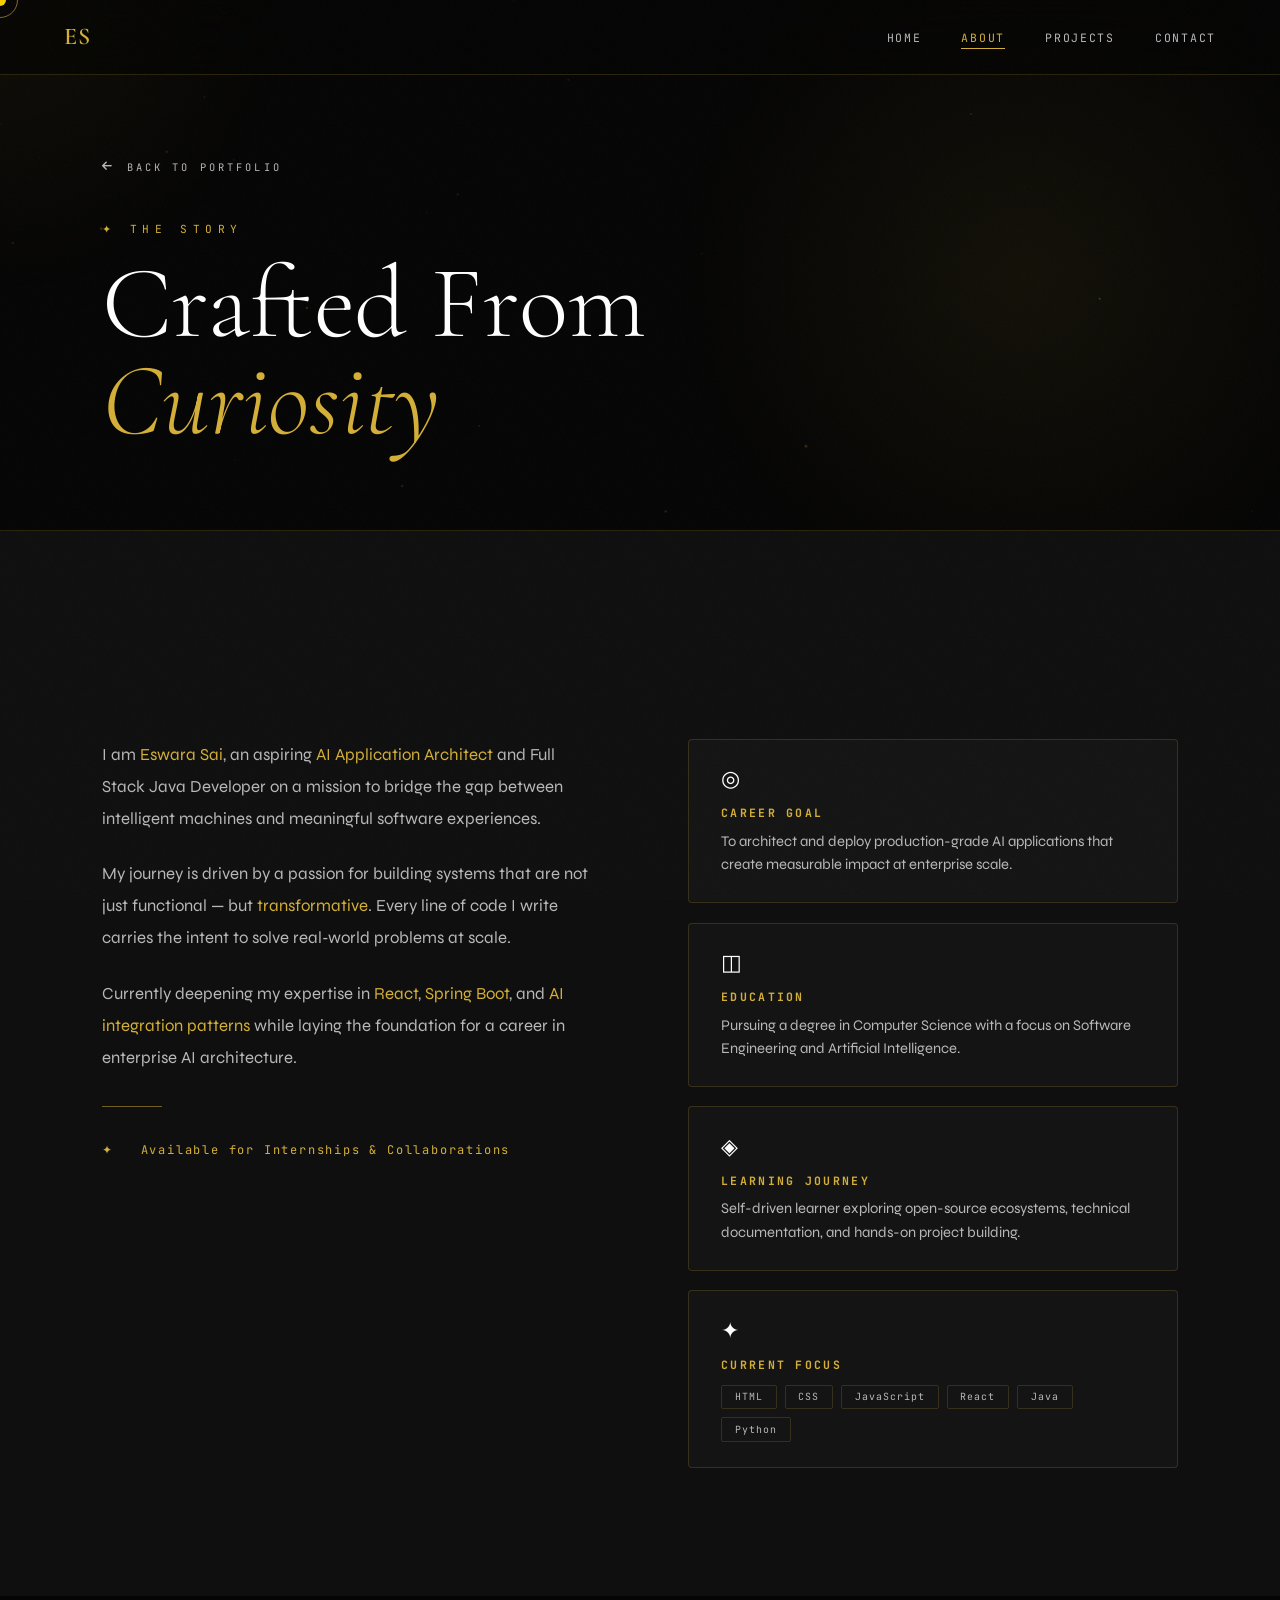
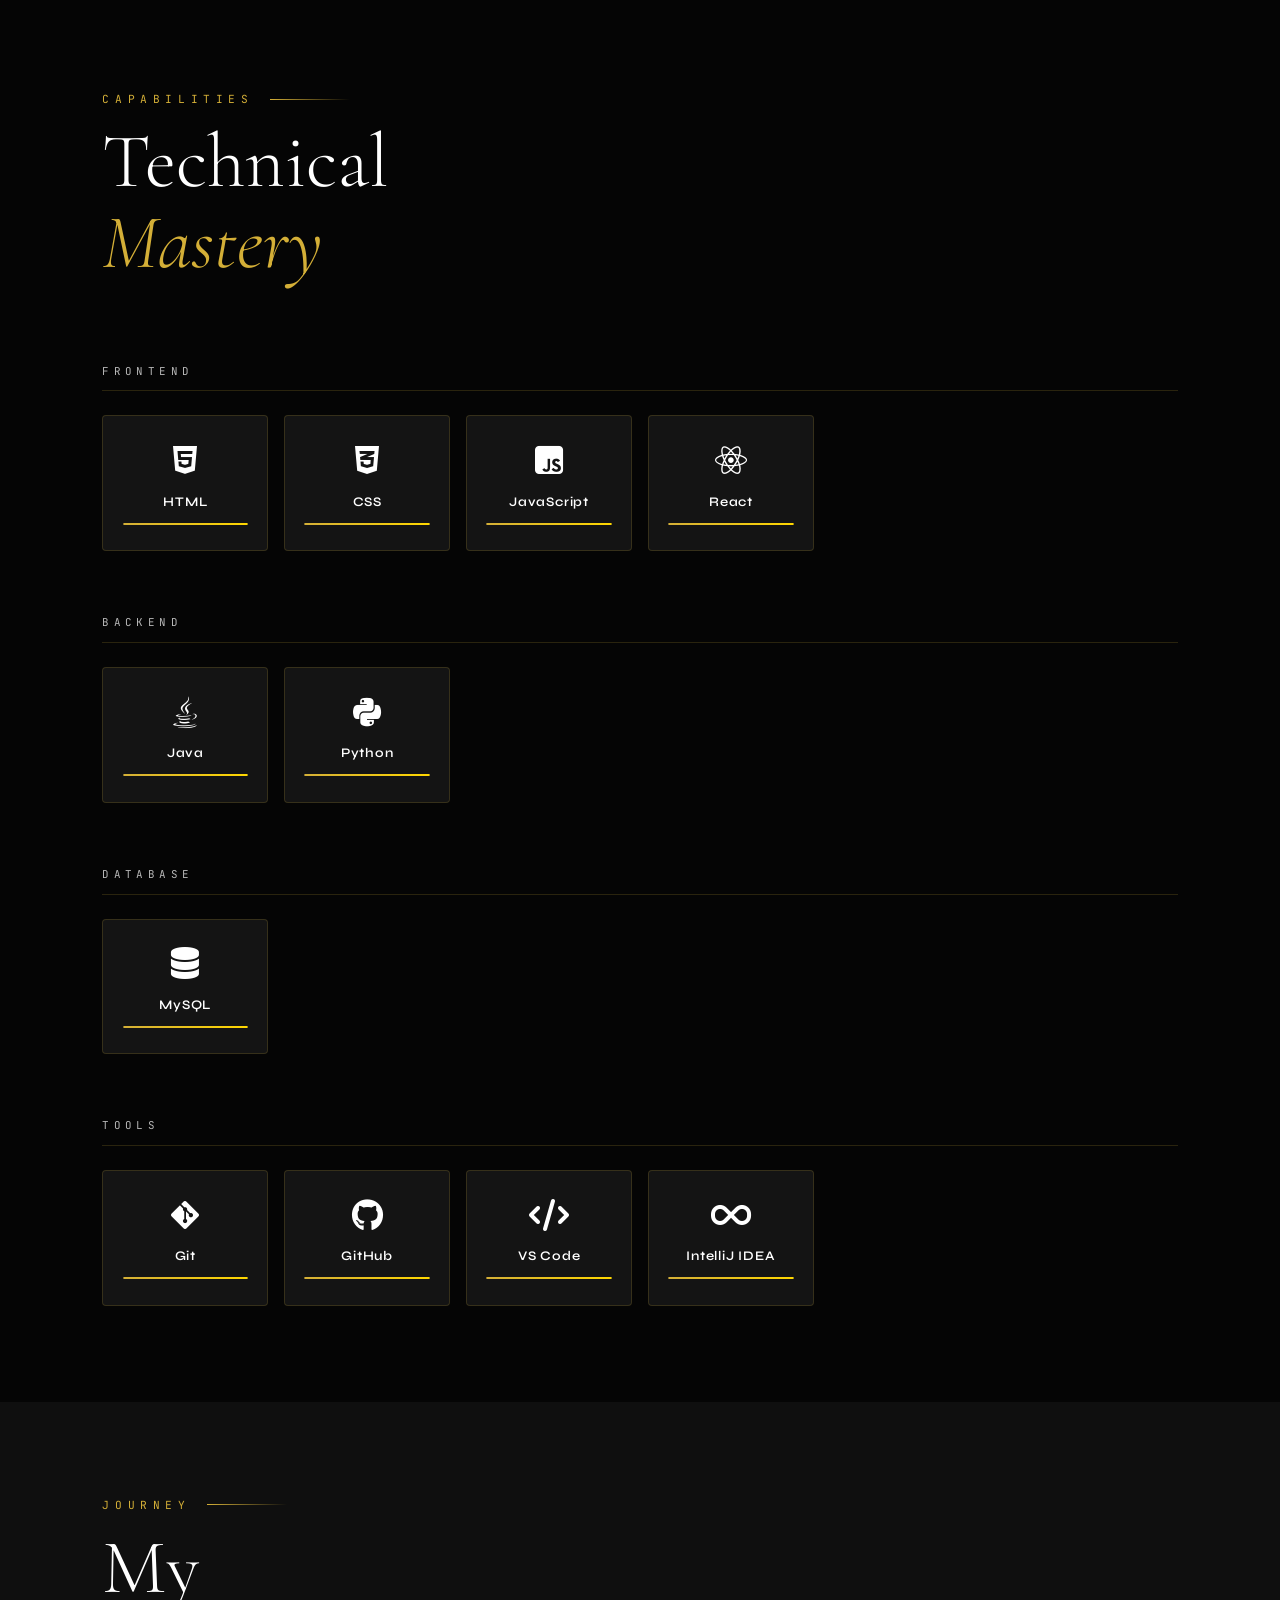
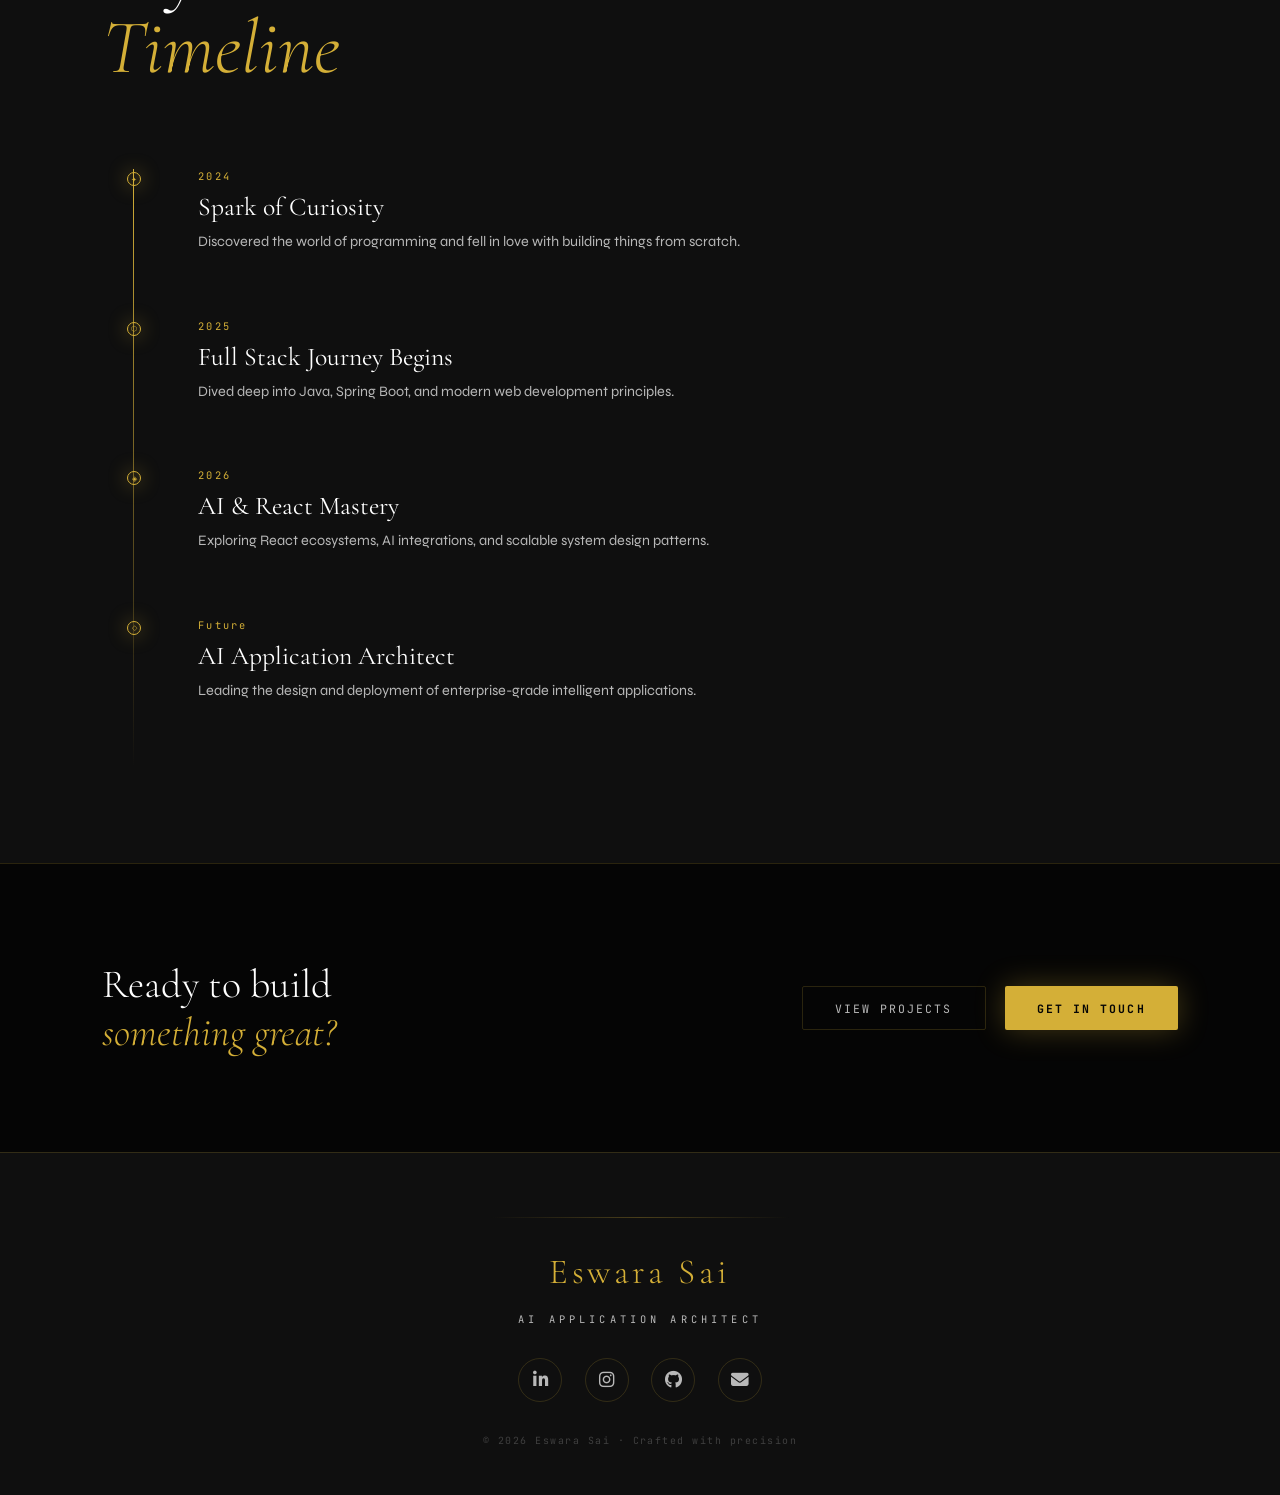
==== commit c60abe38: "Reorganized folders and updated code" ====
--- a/about.html
+++ b/about.html
@@ -317,7 +317,7 @@
 </footer>
 
 <!-- ─── Scripts ─────────────────────────────────────────────── -->
-<script src="data.js"></script>
+<script src="js/data.js"></script>
 <script>
 /* ── Skill icons / levels ─────────────────────────────────── */
 const SKILL_ICONS = {
@@ -445,6 +445,6 @@
   if (copyEl) copyEl.textContent = `© ${new Date().getFullYear()} ${DATA.name || 'Eswara Sai'} · Crafted with precision`;
 })();
 </script>
-<script src="script.js"></script>
+<script src="js/script.js"></script>
 </body>
 </html>
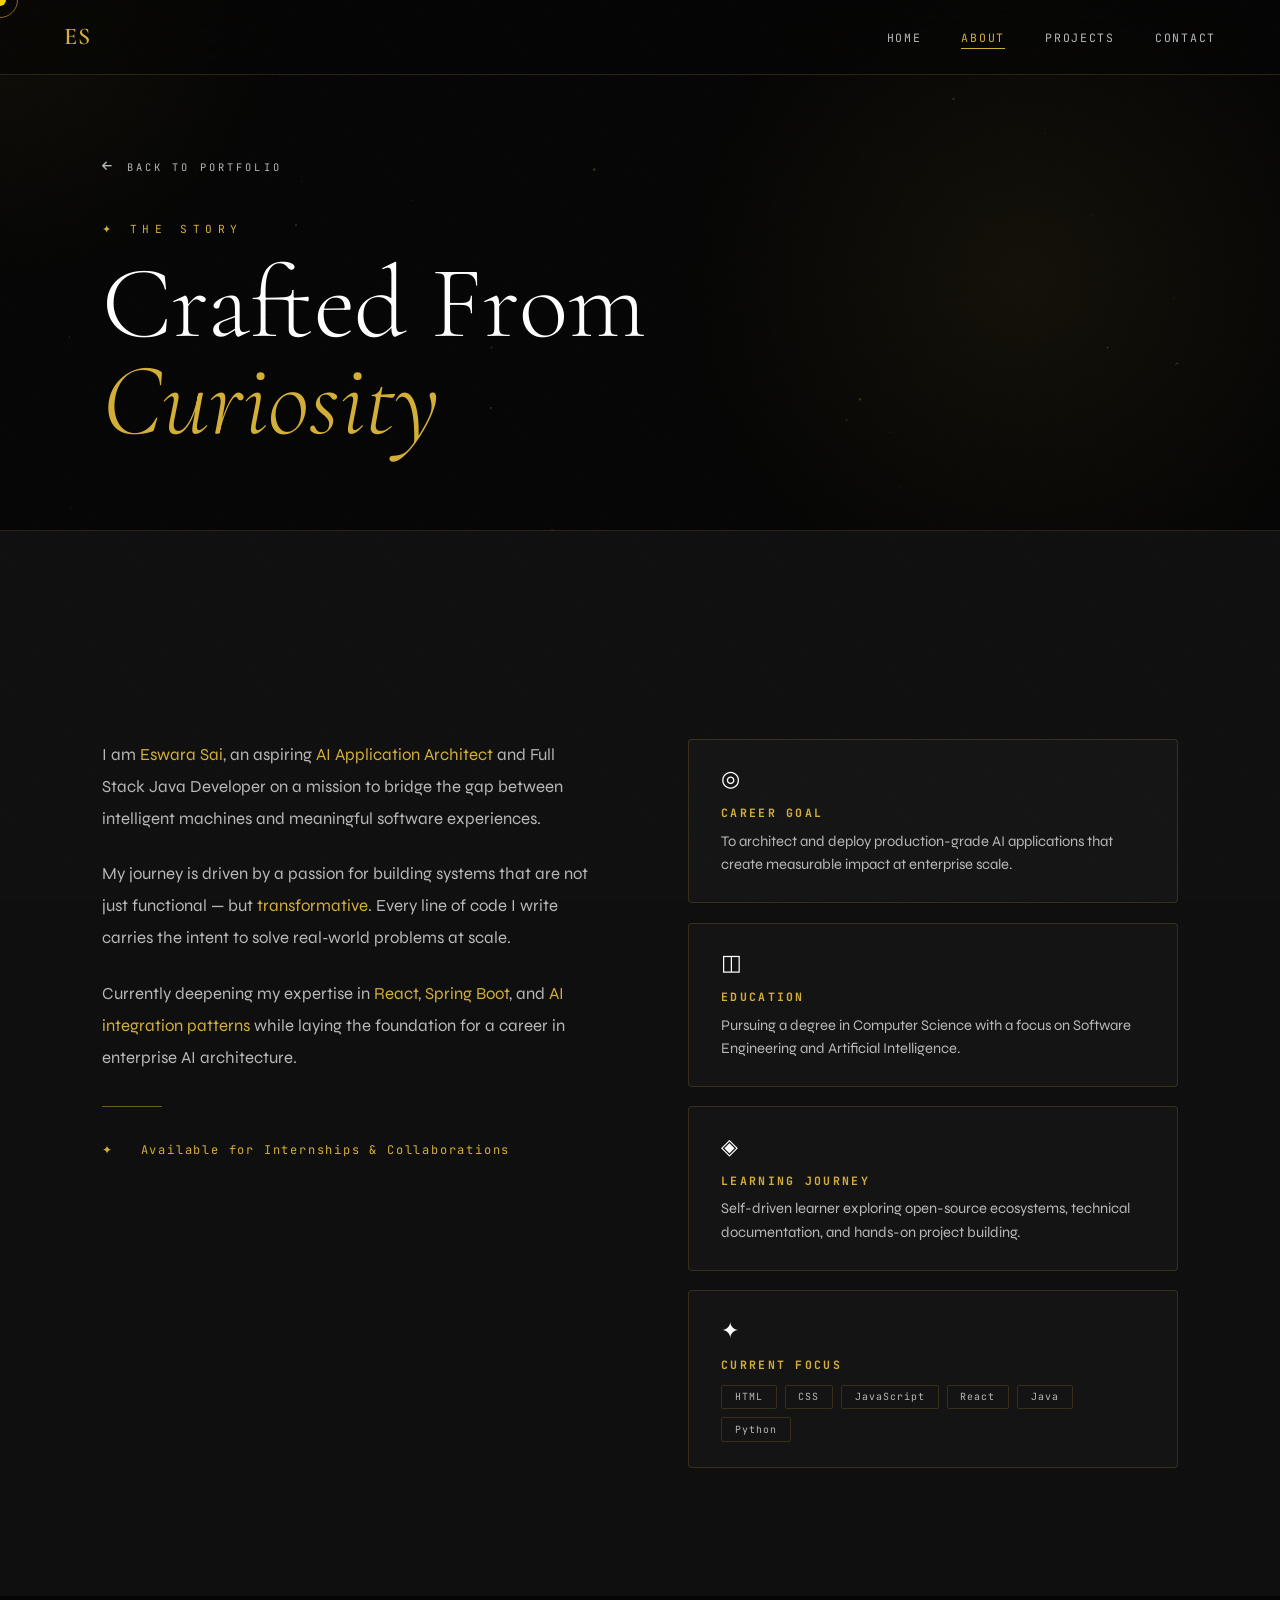
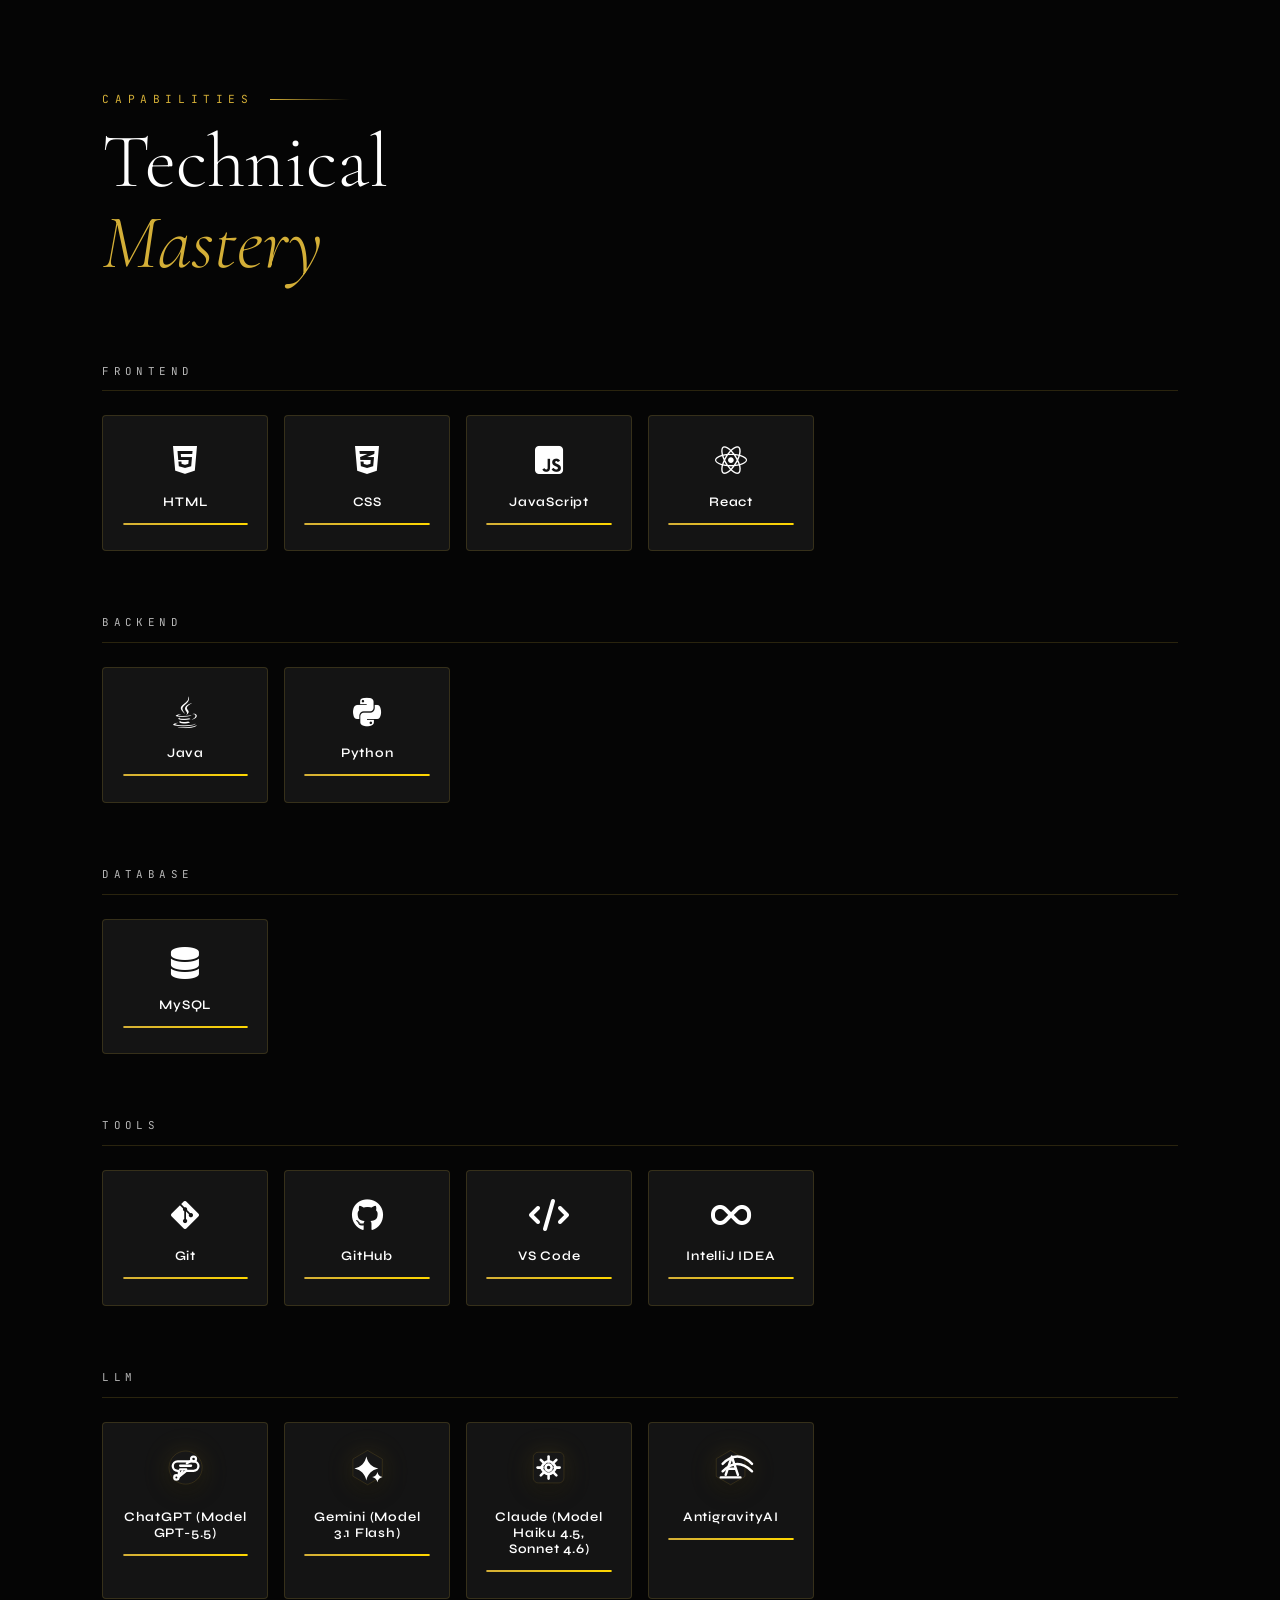
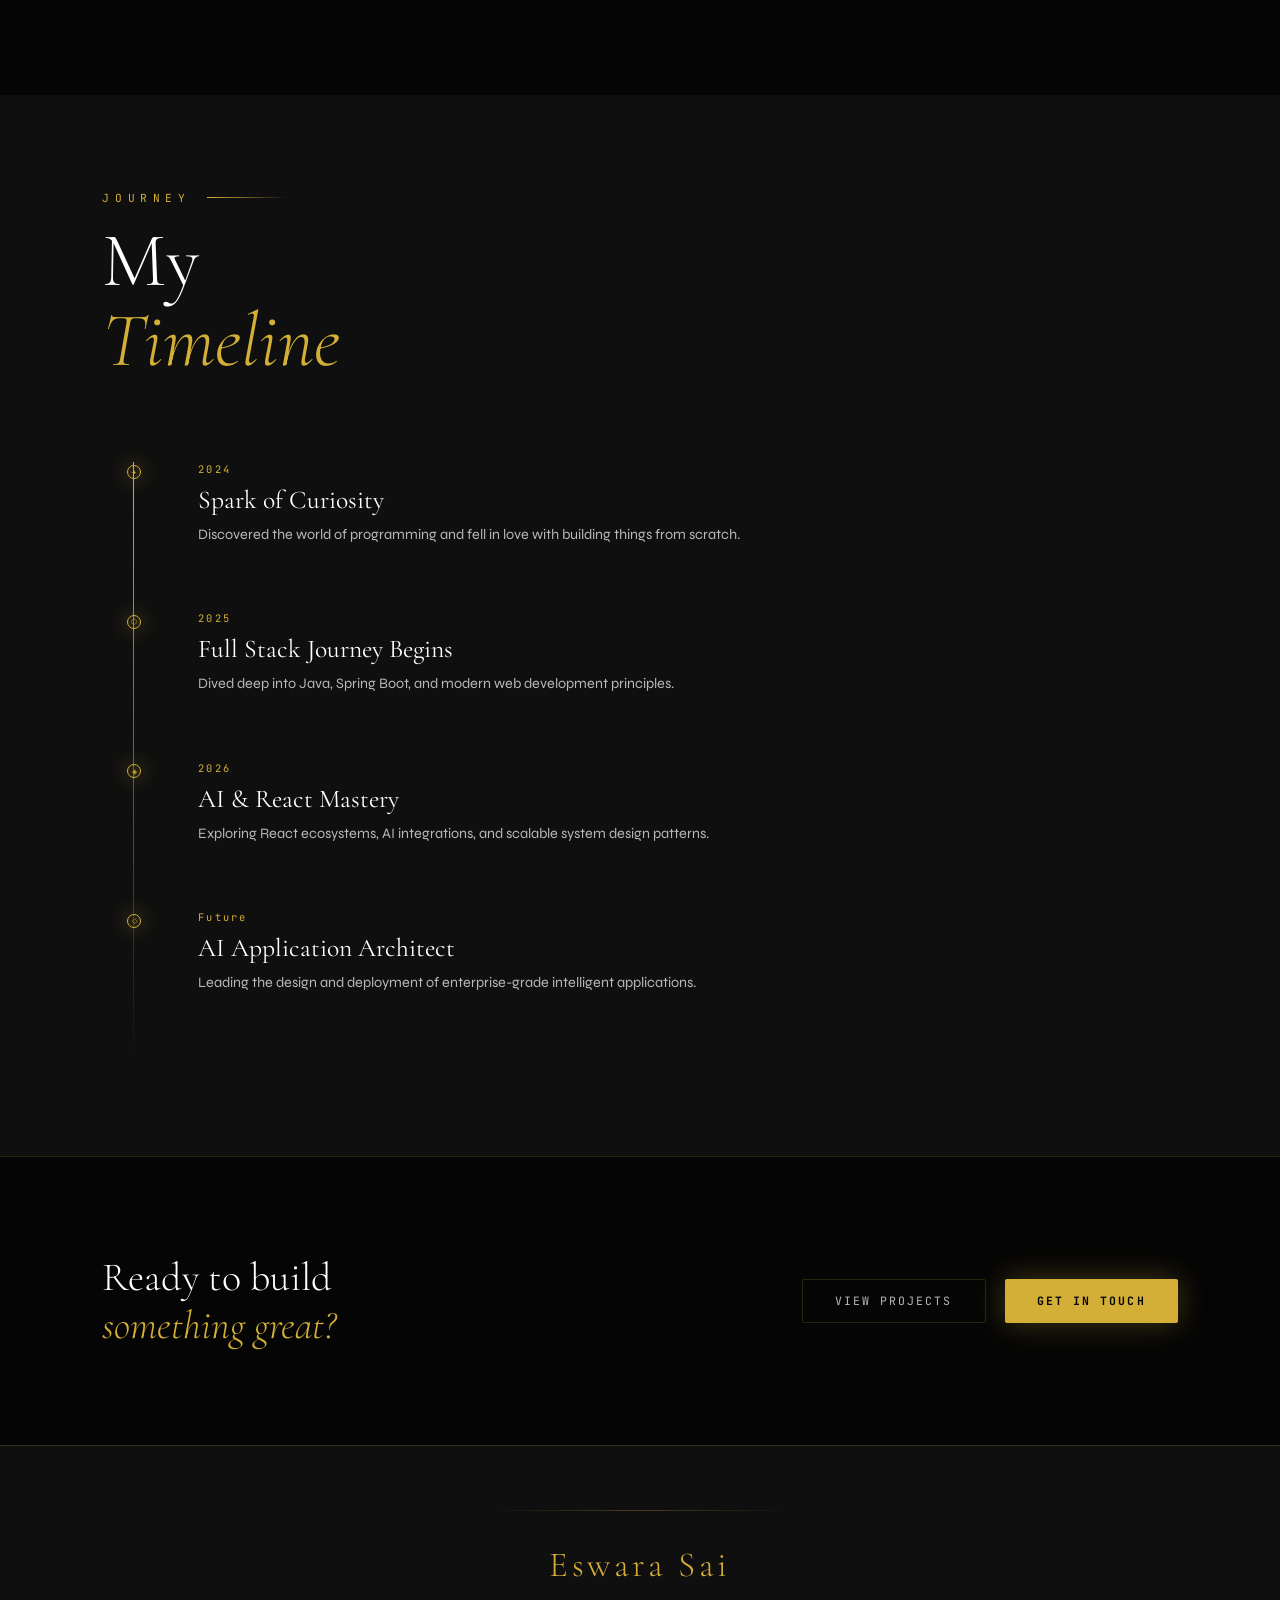
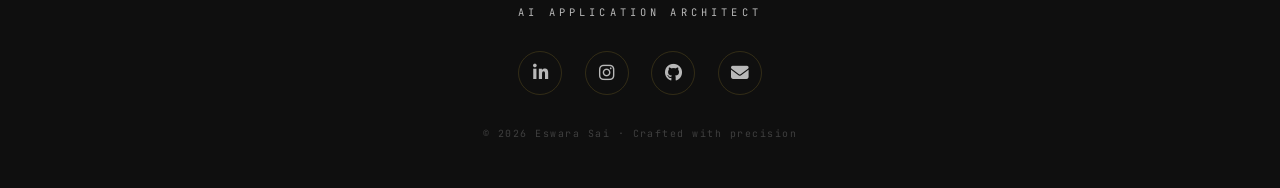
==== commit 30034707: "1.1 update" ====
--- a/about.html
+++ b/about.html
@@ -332,13 +332,18 @@
   'Git':'<i class="fab fa-git-alt"></i>',
   'GitHub':'<i class="fab fa-github"></i>',
   'VS Code':'<i class="fas fa-code"></i>',
-  'IntelliJ IDEA':'<i class="fas fa-infinity"></i>'
+  'IntelliJ IDEA':'<i class="fas fa-infinity"></i>',
+  'ChatGPT (Model GPT-5.5)':'<svg class="llm-icon llm-icon-chatgpt" viewBox="0 0 64 64" aria-hidden="true"><circle class="llm-badge" cx="32" cy="32" r="27"/><g class="llm-mark llm-stroke"><path d="M19 22h26c4.4 0 8 3.4 8 7.6s-3.6 7.6-8 7.6H33L21 47v-9.8h-2c-4.4 0-8-3.4-8-7.6S14.6 22 19 22Z"/><path d="M23 29h18"/><path d="M23 35h10"/><circle cx="45" cy="18" r="4"/><circle cx="17" cy="48" r="3.5"/><path d="M42 20.5 34 25"/><path d="M20 46 27 38"/></g></svg>',
+  'Gemini (Model 3.1 Flash)':'<svg class="llm-icon llm-icon-gemini" viewBox="0 0 64 64" aria-hidden="true"><path class="llm-badge" d="M32 4 56 18v28L32 60 8 46V18L32 4Z"/><g class="llm-mark"><path d="M30 14c2.4 10.7 8.8 17.1 19.5 19.5C38.8 35.9 32.4 42.3 30 53c-2.4-10.7-8.8-17.1-19.5-19.5C21.2 31.1 27.6 24.7 30 14Z"/><path d="M48 39c1.1 4.8 3.9 7.6 8.5 8.5-4.6.9-7.4 3.7-8.5 8.5-1.1-4.8-3.9-7.6-8.5-8.5 4.6-.9 7.4-3.7 8.5-8.5Z"/></g></svg>',
+  'Claude (Model Haiku 4.5, Sonnet 4.6)':'<svg class="llm-icon llm-icon-claude" viewBox="0 0 64 64" aria-hidden="true"><rect class="llm-badge" x="7" y="7" width="50" height="50" rx="8"/><g class="llm-mark llm-stroke"><path d="M32 14v8"/><path d="M32 42v8"/><path d="M14 32h8"/><path d="M42 32h8"/><path d="M19.3 19.3 25 25"/><path d="M39 39l5.7 5.7"/><path d="M44.7 19.3 39 25"/><path d="M25 39l-5.7 5.7"/><path d="M20 32c3.5-7 7.5-10.5 12-10.5S40.5 25 44 32c-3.5 7-7.5 10.5-12 10.5S23.5 39 20 32Z"/><circle cx="32" cy="32" r="5"/></g></svg>',
+  'AntigravityAI':'<svg class="llm-icon llm-icon-antigravity" viewBox="0 0 64 64" aria-hidden="true"><path class="llm-badge" d="M32 4 55.4 17.5v29L32 60 8.6 46.5v-29L32 4Z"/><g class="llm-mark llm-stroke"><path d="M16 48h32"/><path d="M24 44 34 14l10 30"/><path d="M28 34h12"/><path d="M19 38c8-8 18-12  24-12s16 4 24 12"/><path d="M19 26c8-8 18-12 24-12s16 4 24 12"/></g></svg>'
 };
 const SKILL_LEVELS = {
   'HTML':100,'CSS':100,'JavaScript':100,'React':100,
   'Java':100,'Spring Boot':100,'Python':100,
   'MySQL':100,
-  'Git':100,'GitHub':100,'VS Code':100,'IntelliJ IDEA':100
+  'Git':100,'GitHub':100,'VS Code':100,'IntelliJ IDEA':100,
+  'ChatGPT (Model GPT-5.5)':100,'Gemini (Model 3.1 Flash)':100,'Claude (Model Haiku 4.5, Sonnet 4.6)':100,'AntigravityAI':100
 };
 
 /* ── About Cards ──────────────────────────────────────────── */
--- a/style.css
+++ b/style.css
@@ -518,6 +518,31 @@
   font-size: 2rem; margin-bottom: .8rem;
   display: block; transition: transform .4s var(--ease-spring);
 }
+.skill-icon .llm-icon {
+  width: 2.45rem;
+  height: 2.45rem;
+  display: inline-block;
+  overflow: visible;
+  filter: drop-shadow(0 7px 10px rgba(0,0,0,.35)) drop-shadow(0 0 12px rgba(212,175,55,.14));
+}
+.llm-badge {
+  fill: #171717;
+  stroke: rgba(212,175,55,.24);
+  stroke-width: 1;
+}
+.llm-mark {
+  fill: #fff;
+}
+.llm-stroke {
+  fill: none;
+  stroke: #fff;
+  stroke-width: 3.6;
+  stroke-linecap: round;
+  stroke-linejoin: round;
+}
+.llm-icon-chatgpt .llm-stroke { stroke-width: 3.7; }
+.llm-icon-claude .llm-stroke { stroke-width: 4.2; }
+.llm-icon-antigravity .llm-stroke { stroke-width: 4; }
 .skill-card:hover .skill-icon { transform: scale(1.15); }
 .skill-name {
   font-family: var(--font-ui); font-size: .82rem;
@@ -874,3 +899,69 @@
   .masonry-grid { columns: 1; }
   .projects-grid { grid-template-columns: 1fr; }
 }
+
+/* ── Project Language / AI Percentage Bars ─────────────────── */
+.pbar-panel {
+  margin: 1rem 0 .6rem;
+}
+.pbar-label {
+  font-family: var(--font-mono);
+  font-size: .6rem;
+  letter-spacing: .3em;
+  text-transform: uppercase;
+  color: var(--text-sec);
+  margin-bottom: .55rem;
+}
+.pbar-track {
+  display: flex;
+  width: 100%;
+  height: 8px;
+  border-radius: 4px;
+  overflow: hidden;
+  background: rgba(255,255,255,.05);
+  gap: 1.5px;
+}
+.pbar-seg {
+  height: 100%;
+  border-radius: 2px;
+  transition: width 1s cubic-bezier(0.25,0.46,0.45,0.94);
+  position: relative;
+}
+.pbar-seg:hover {
+  filter: brightness(1.25);
+}
+/* Tooltip on hover via title – browsers handle natively */
+
+.pbar-legend {
+  display: flex;
+  flex-wrap: wrap;
+  gap: .5rem .9rem;
+  margin-top: .6rem;
+}
+.pbar-dot-wrap {
+  display: flex;
+  align-items: center;
+  gap: .35rem;
+  font-family: var(--font-mono);
+  font-size: .62rem;
+  color: var(--text-sec);
+}
+.pbar-dot {
+  width: 9px;
+  height: 9px;
+  border-radius: 50%;
+  flex-shrink: 0;
+}
+.pbar-dot-name {
+  color: var(--text);
+}
+.pbar-dot-pct {
+  color: var(--text-sec);
+  opacity: .7;
+}
+
+/* Divider line between the two panels */
+.pbar-panel + .pbar-panel {
+  border-top: 1px solid var(--border);
+  padding-top: .9rem;
+}
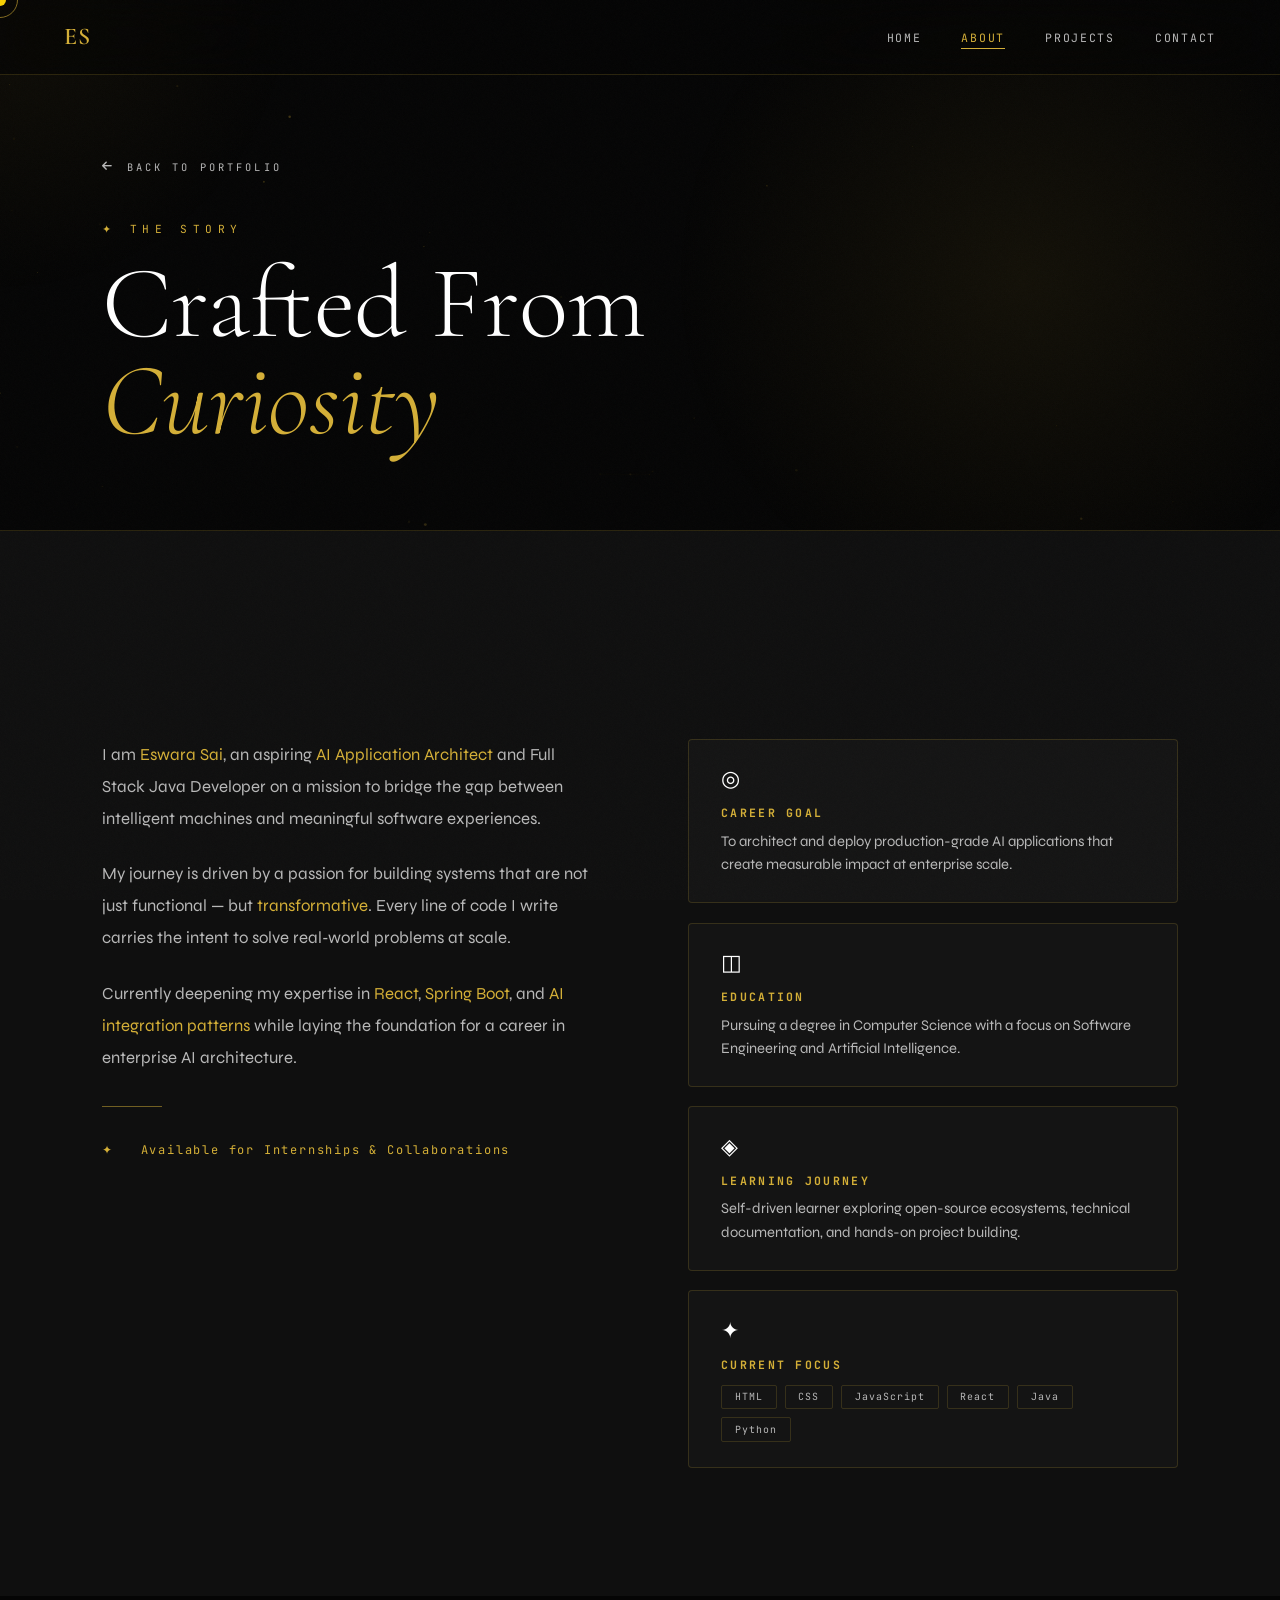
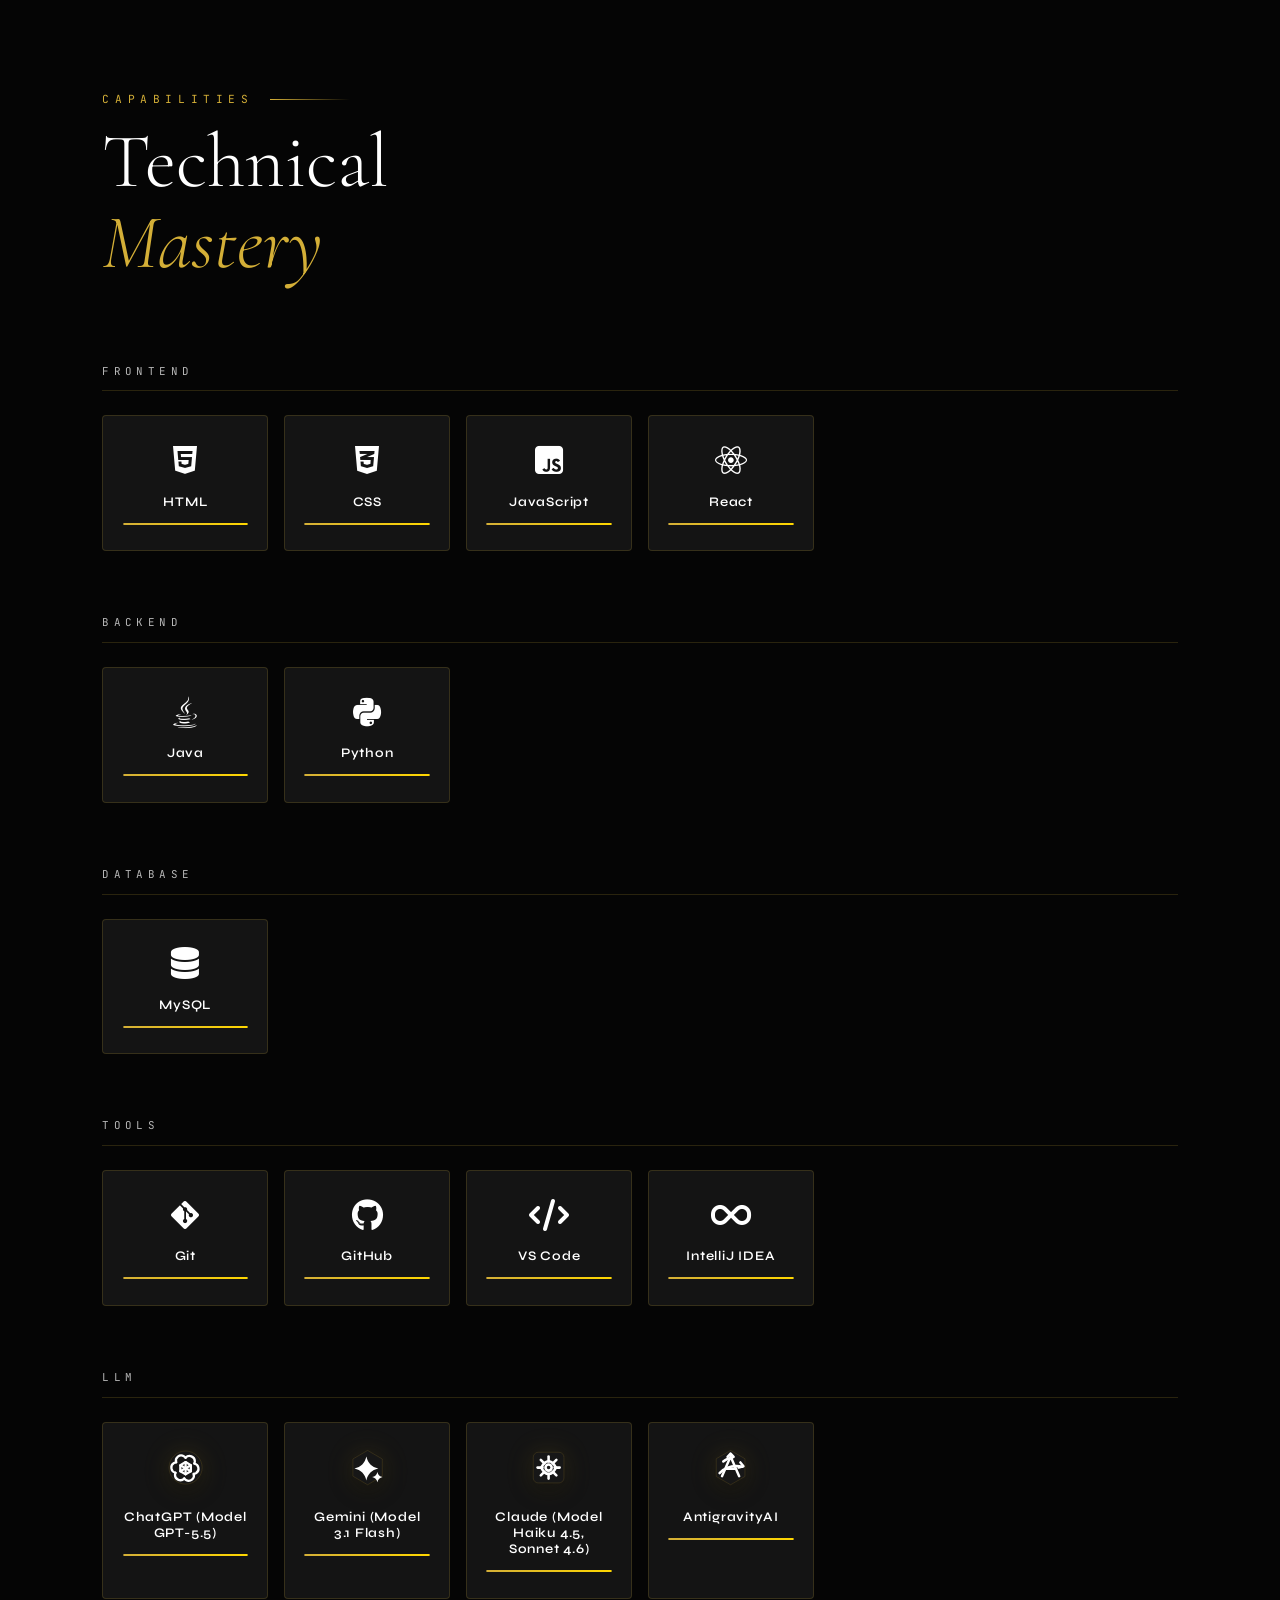
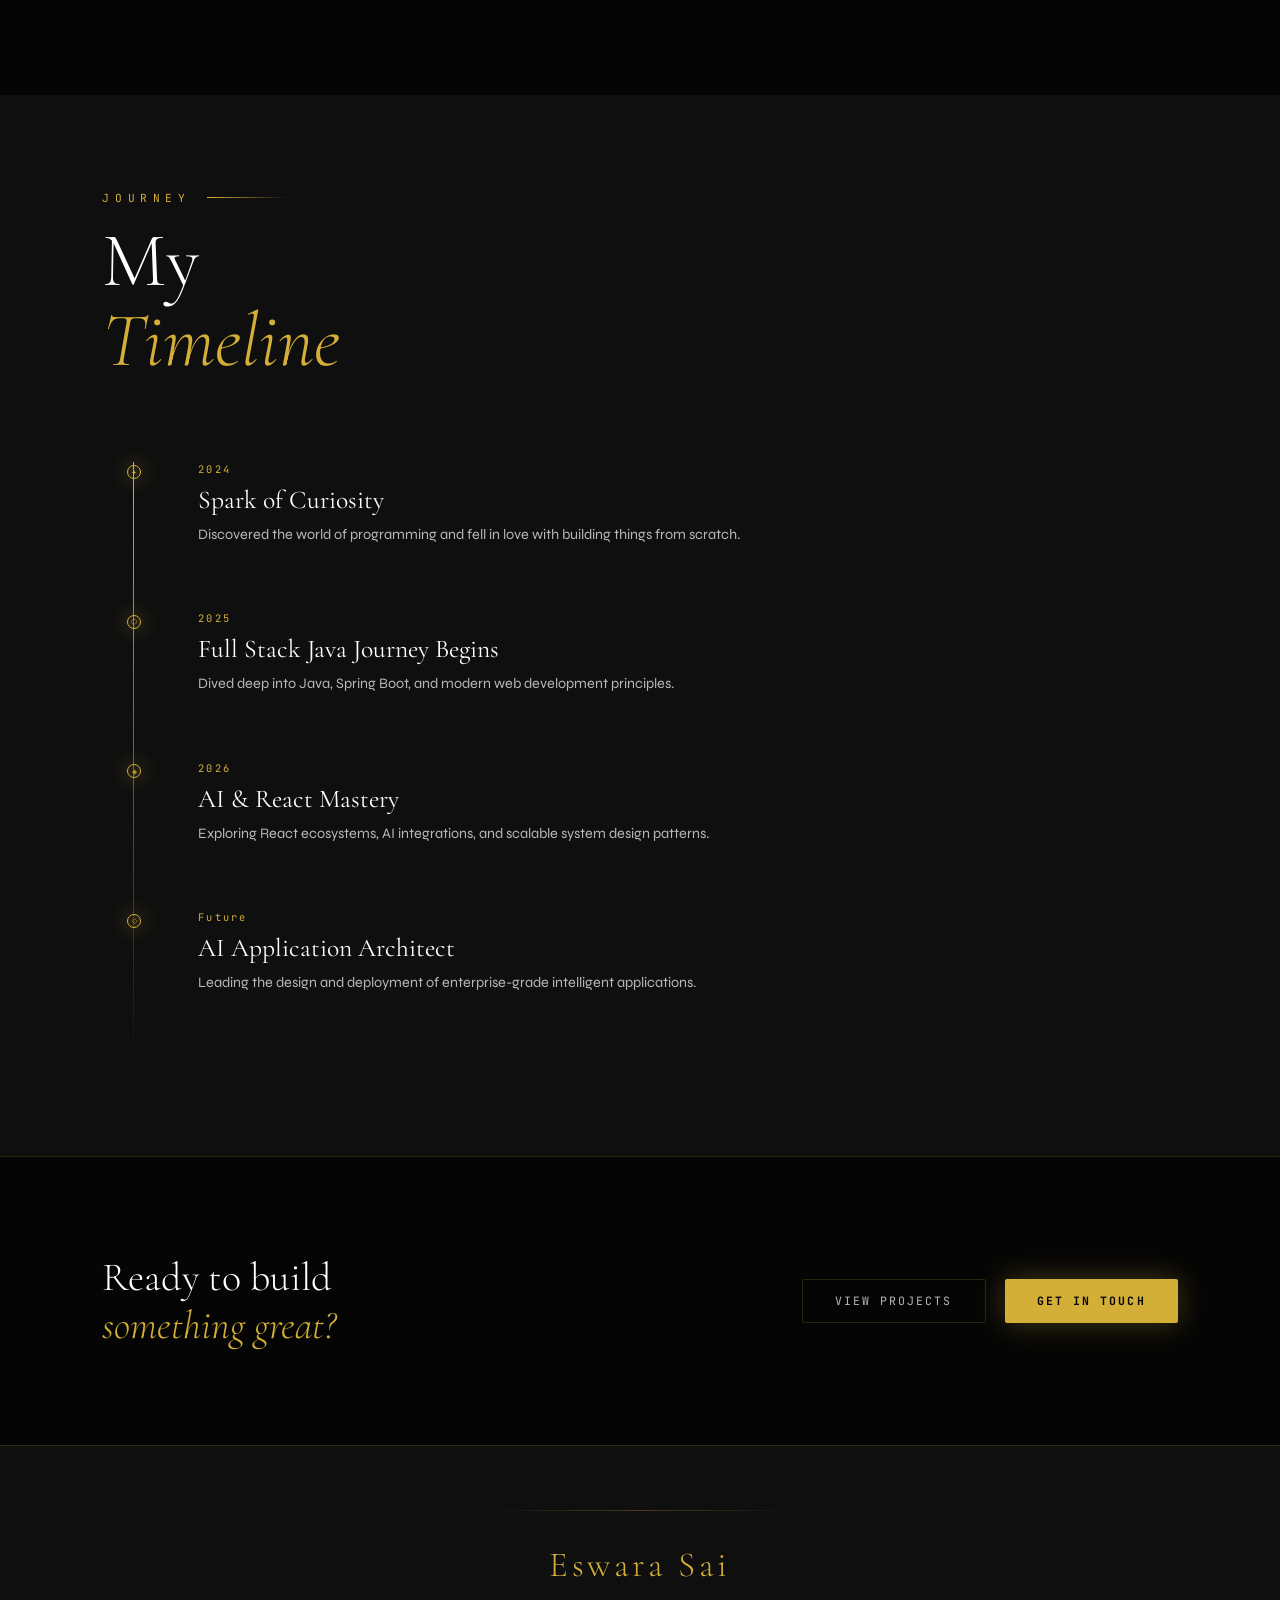
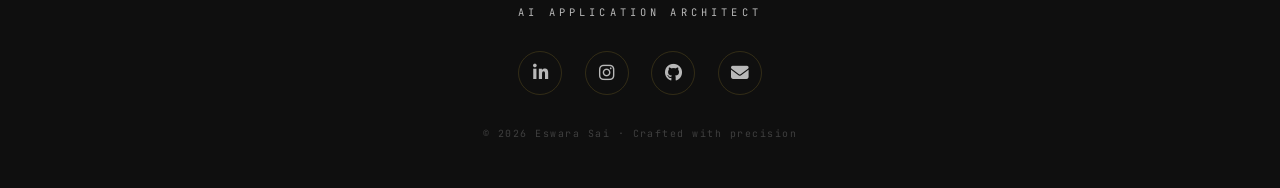
==== commit c7c6e25c: "git commit -m "Update about and index pages"" ====
--- a/about.html
+++ b/about.html
@@ -333,10 +333,10 @@
   'GitHub':'<i class="fab fa-github"></i>',
   'VS Code':'<i class="fas fa-code"></i>',
   'IntelliJ IDEA':'<i class="fas fa-infinity"></i>',
-  'ChatGPT (Model GPT-5.5)':'<svg class="llm-icon llm-icon-chatgpt" viewBox="0 0 64 64" aria-hidden="true"><circle class="llm-badge" cx="32" cy="32" r="27"/><g class="llm-mark llm-stroke"><path d="M19 22h26c4.4 0 8 3.4 8 7.6s-3.6 7.6-8 7.6H33L21 47v-9.8h-2c-4.4 0-8-3.4-8-7.6S14.6 22 19 22Z"/><path d="M23 29h18"/><path d="M23 35h10"/><circle cx="45" cy="18" r="4"/><circle cx="17" cy="48" r="3.5"/><path d="M42 20.5 34 25"/><path d="M20 46 27 38"/></g></svg>',
+  'ChatGPT (Model GPT-5.5)':'<svg class="llm-icon llm-icon-chatgpt" viewBox="0 0 64 64" aria-hidden="true"><circle class="llm-badge" cx="32" cy="32" r="27"/><g class="llm-mark llm-stroke"><path d="M32 16c5.2-5.8 15.1-2.3 15.1 5.7 0 1.3-.3 2.5-.8 3.6"/><path d="M46.3 25.3c7.6 1.6 9.4 12 2.5 16-1.1.6-2.3 1-3.6 1.1"/><path d="M45.2 42.4c2.4 7.4-5.7 13.8-12.6 9.8-1.1-.6-2-1.5-2.8-2.5"/><path d="M29.8 49.7c-5.2 5.8-15.1 2.3-15.1-5.7 0-1.3.3-2.5.8-3.6"/><path d="M15.5 40.4c-7.6-1.6-9.4-12-2.5-16 1.1-.6 2.3-1 3.6-1.1"/><path d="M16.6 23.3c-2.4-7.4 5.7-13.8 12.6-9.8 1.1.6 2 1.5 2.8 2.5"/><path d="M23.4 28.1 32 23l8.6 5.1v9.8L32 43l-8.6-5.1v-9.8Z"/><path d="M32 23v20"/><path d="M23.4 28.1 40.6 38"/><path d="M40.6 28.1 23.4 38"/></g></svg>',
   'Gemini (Model 3.1 Flash)':'<svg class="llm-icon llm-icon-gemini" viewBox="0 0 64 64" aria-hidden="true"><path class="llm-badge" d="M32 4 56 18v28L32 60 8 46V18L32 4Z"/><g class="llm-mark"><path d="M30 14c2.4 10.7 8.8 17.1 19.5 19.5C38.8 35.9 32.4 42.3 30 53c-2.4-10.7-8.8-17.1-19.5-19.5C21.2 31.1 27.6 24.7 30 14Z"/><path d="M48 39c1.1 4.8 3.9 7.6 8.5 8.5-4.6.9-7.4 3.7-8.5 8.5-1.1-4.8-3.9-7.6-8.5-8.5 4.6-.9 7.4-3.7 8.5-8.5Z"/></g></svg>',
   'Claude (Model Haiku 4.5, Sonnet 4.6)':'<svg class="llm-icon llm-icon-claude" viewBox="0 0 64 64" aria-hidden="true"><rect class="llm-badge" x="7" y="7" width="50" height="50" rx="8"/><g class="llm-mark llm-stroke"><path d="M32 14v8"/><path d="M32 42v8"/><path d="M14 32h8"/><path d="M42 32h8"/><path d="M19.3 19.3 25 25"/><path d="M39 39l5.7 5.7"/><path d="M44.7 19.3 39 25"/><path d="M25 39l-5.7 5.7"/><path d="M20 32c3.5-7 7.5-10.5 12-10.5S40.5 25 44 32c-3.5 7-7.5 10.5-12 10.5S23.5 39 20 32Z"/><circle cx="32" cy="32" r="5"/></g></svg>',
-  'AntigravityAI':'<svg class="llm-icon llm-icon-antigravity" viewBox="0 0 64 64" aria-hidden="true"><path class="llm-badge" d="M32 4 55.4 17.5v29L32 60 8.6 46.5v-29L32 4Z"/><g class="llm-mark llm-stroke"><path d="M16 48h32"/><path d="M24 44 34 14l10 30"/><path d="M28 34h12"/><path d="M19 38c8-8 18-12  24-12s16 4 24 12"/><path d="M19 26c8-8 18-12 24-12s16 4 24 12"/></g></svg>'
+  'AntigravityAI':'<svg class="llm-icon llm-icon-antigravity" viewBox="0 0 64 64" aria-hidden="true"><path class="llm-badge" d="M32 4 55.4 17.5v29L32 60 8.6 46.5v-29L32 4Z"/><g class="llm-mark llm-stroke"><path d="M18 46 32 14l14 32"/><path d="M24.5 34h15"/><path d="M14 41c6.6-7.2 16.8-11.6 27.8-11.6 3.2 0 6.2.4 9.2 1.2"/><path d="M48 23.5 53 30l-7.8 2"/><path d="M20 22c4.2-3.6 9.1-5.7 14.6-6.1"/><path d="M37 14.5 32 9l-5 5.5"/></g></svg>'
 };
 const SKILL_LEVELS = {
   'HTML':100,'CSS':100,'JavaScript':100,'React':100,
@@ -357,7 +357,7 @@
     {
       icon:'✦', heading:'Current Focus', isTagCard: true,
       tags: (DATA.skills ? Object.values(DATA.skills).flat().slice(0,6)
-             : ['AI Architecture','Java Full Stack','React','Spring Boot','System Design'])
+             : ['AI Architecture','Full Stack Java','React','Spring Boot','System Design'])
     }
   ];
   cards.forEach((c, i) => {
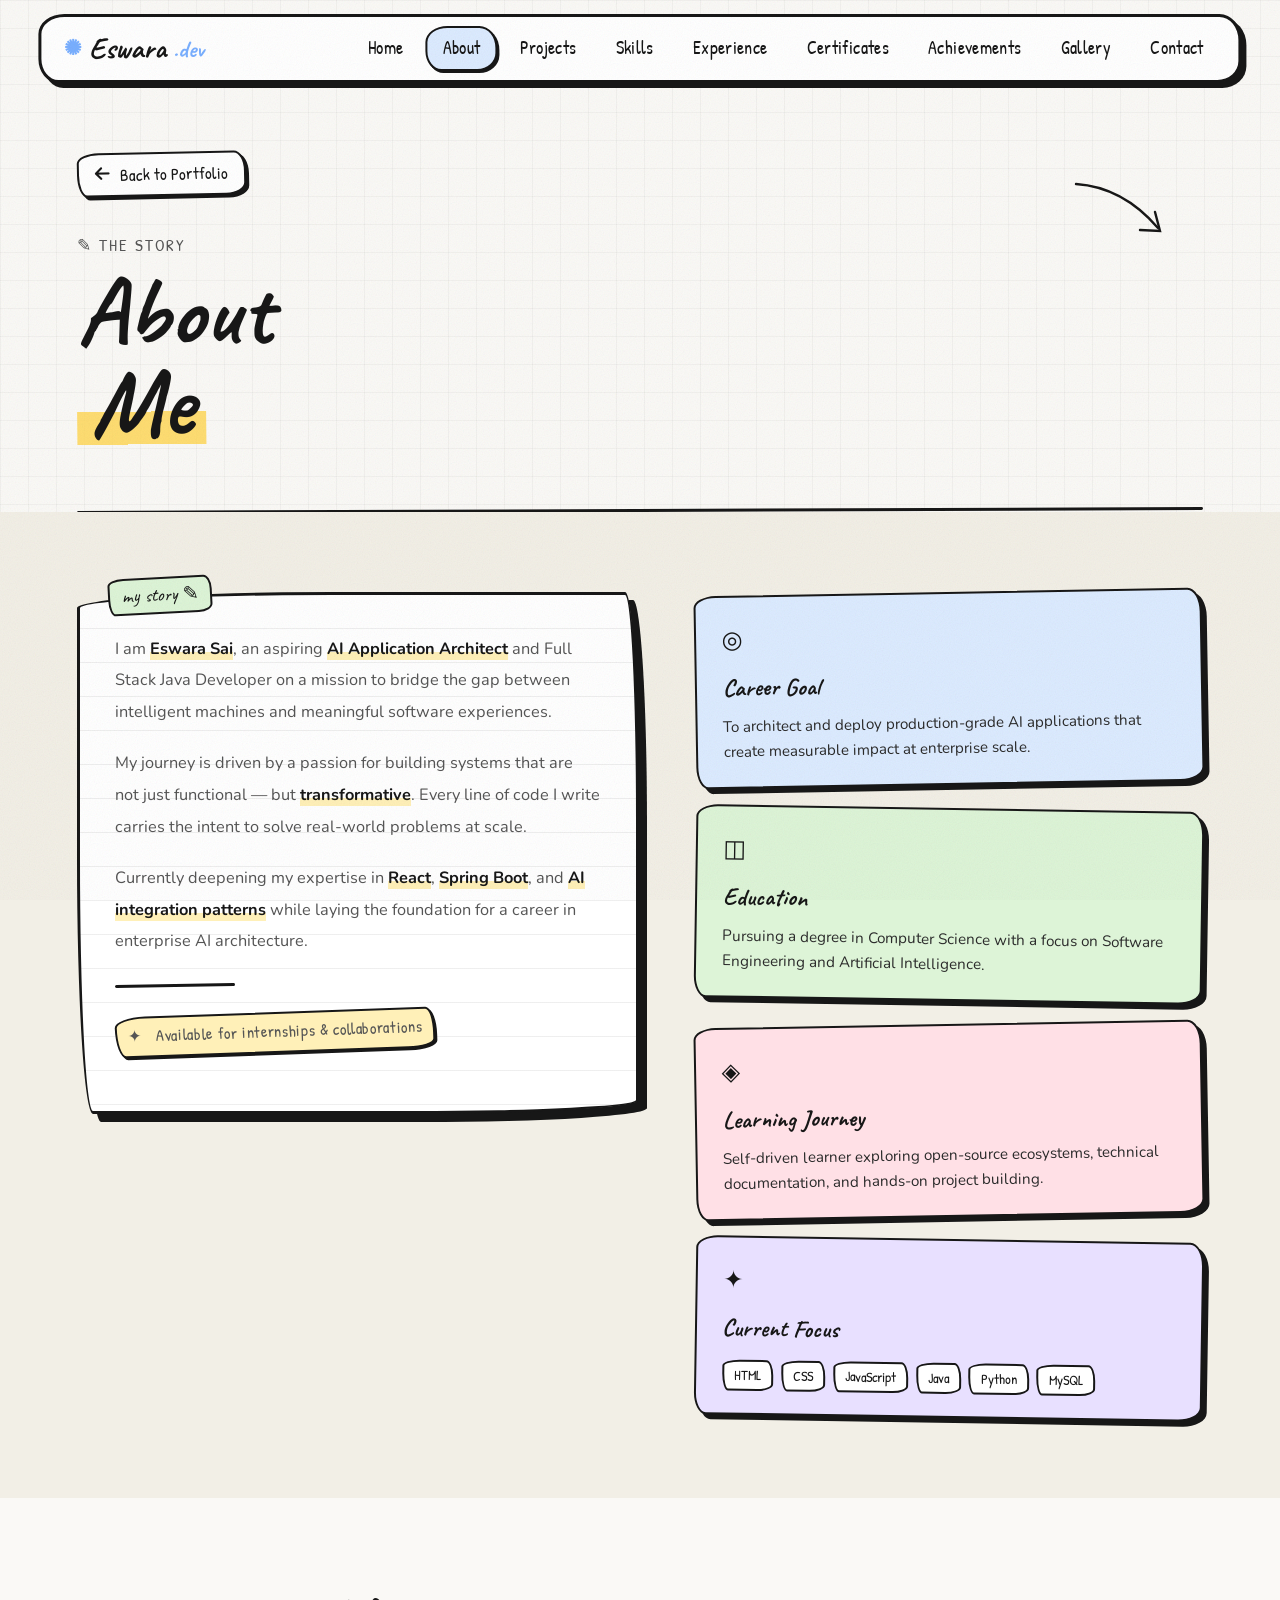
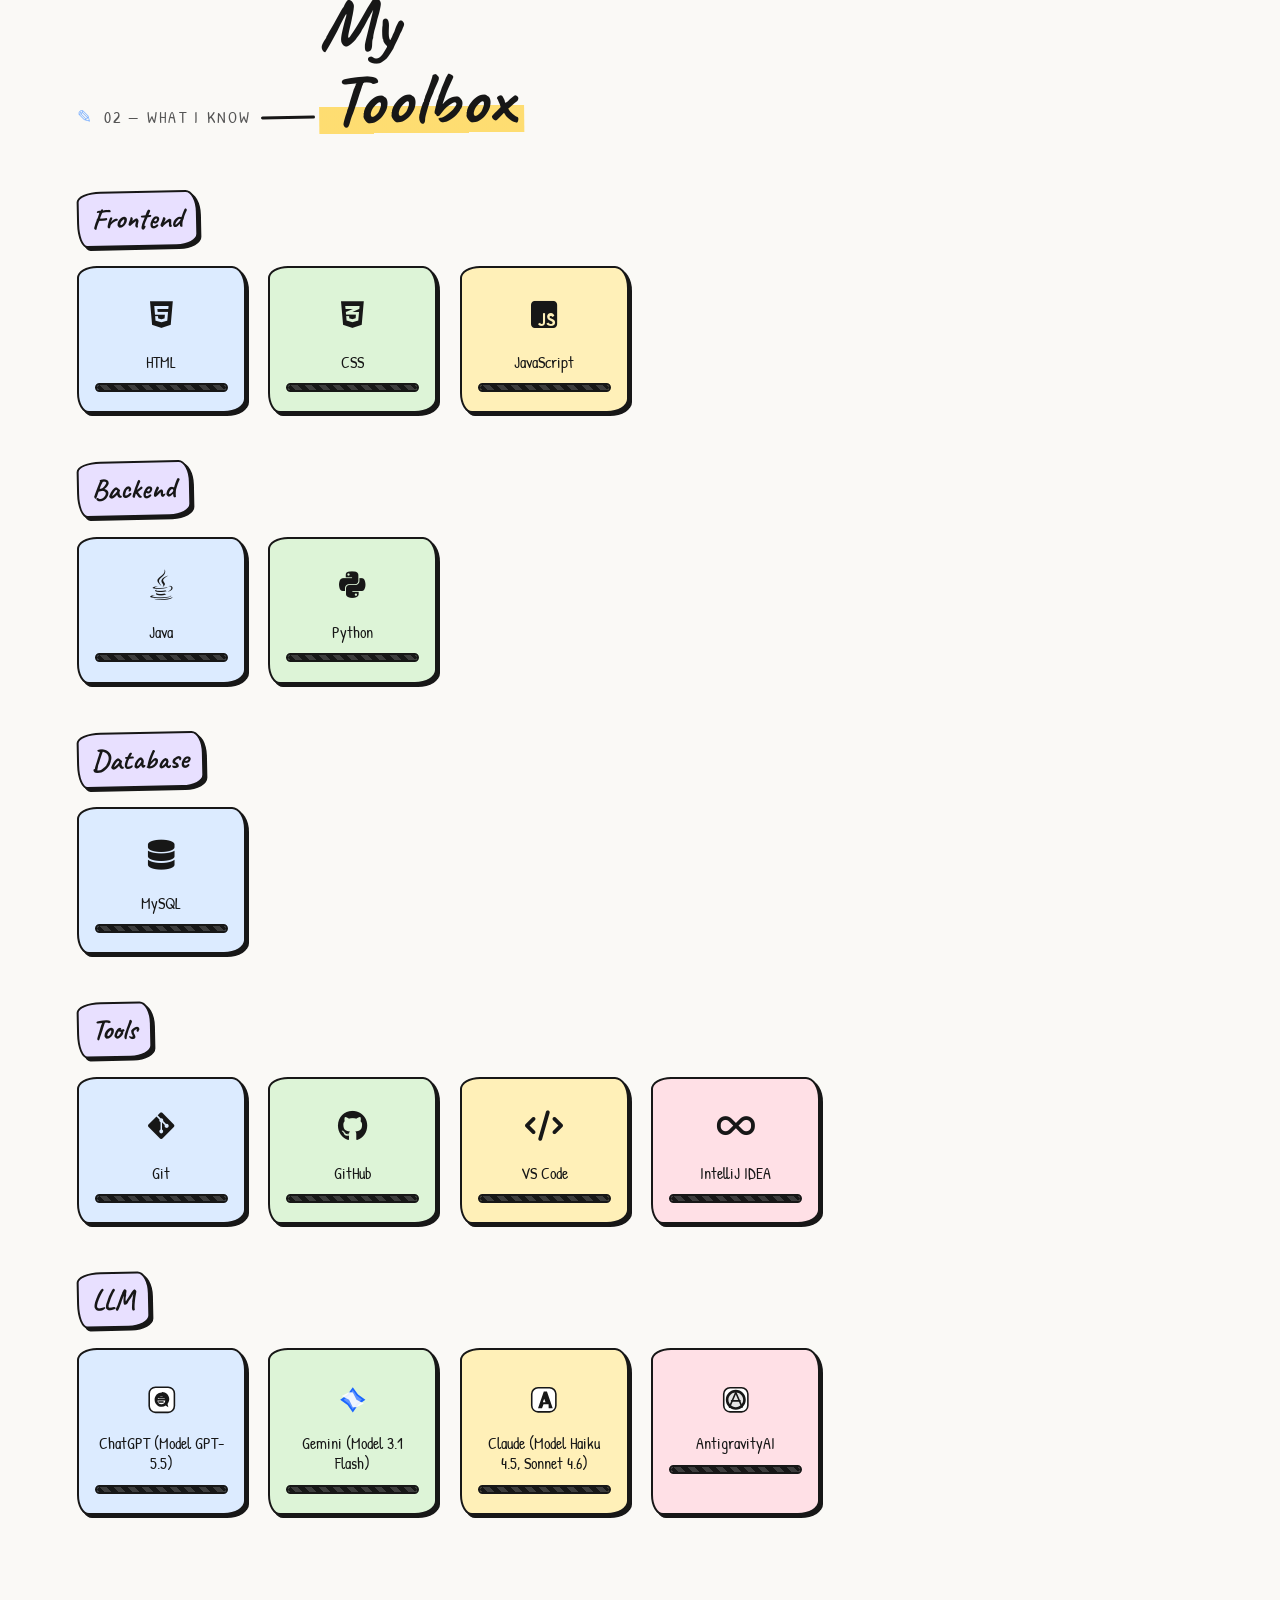
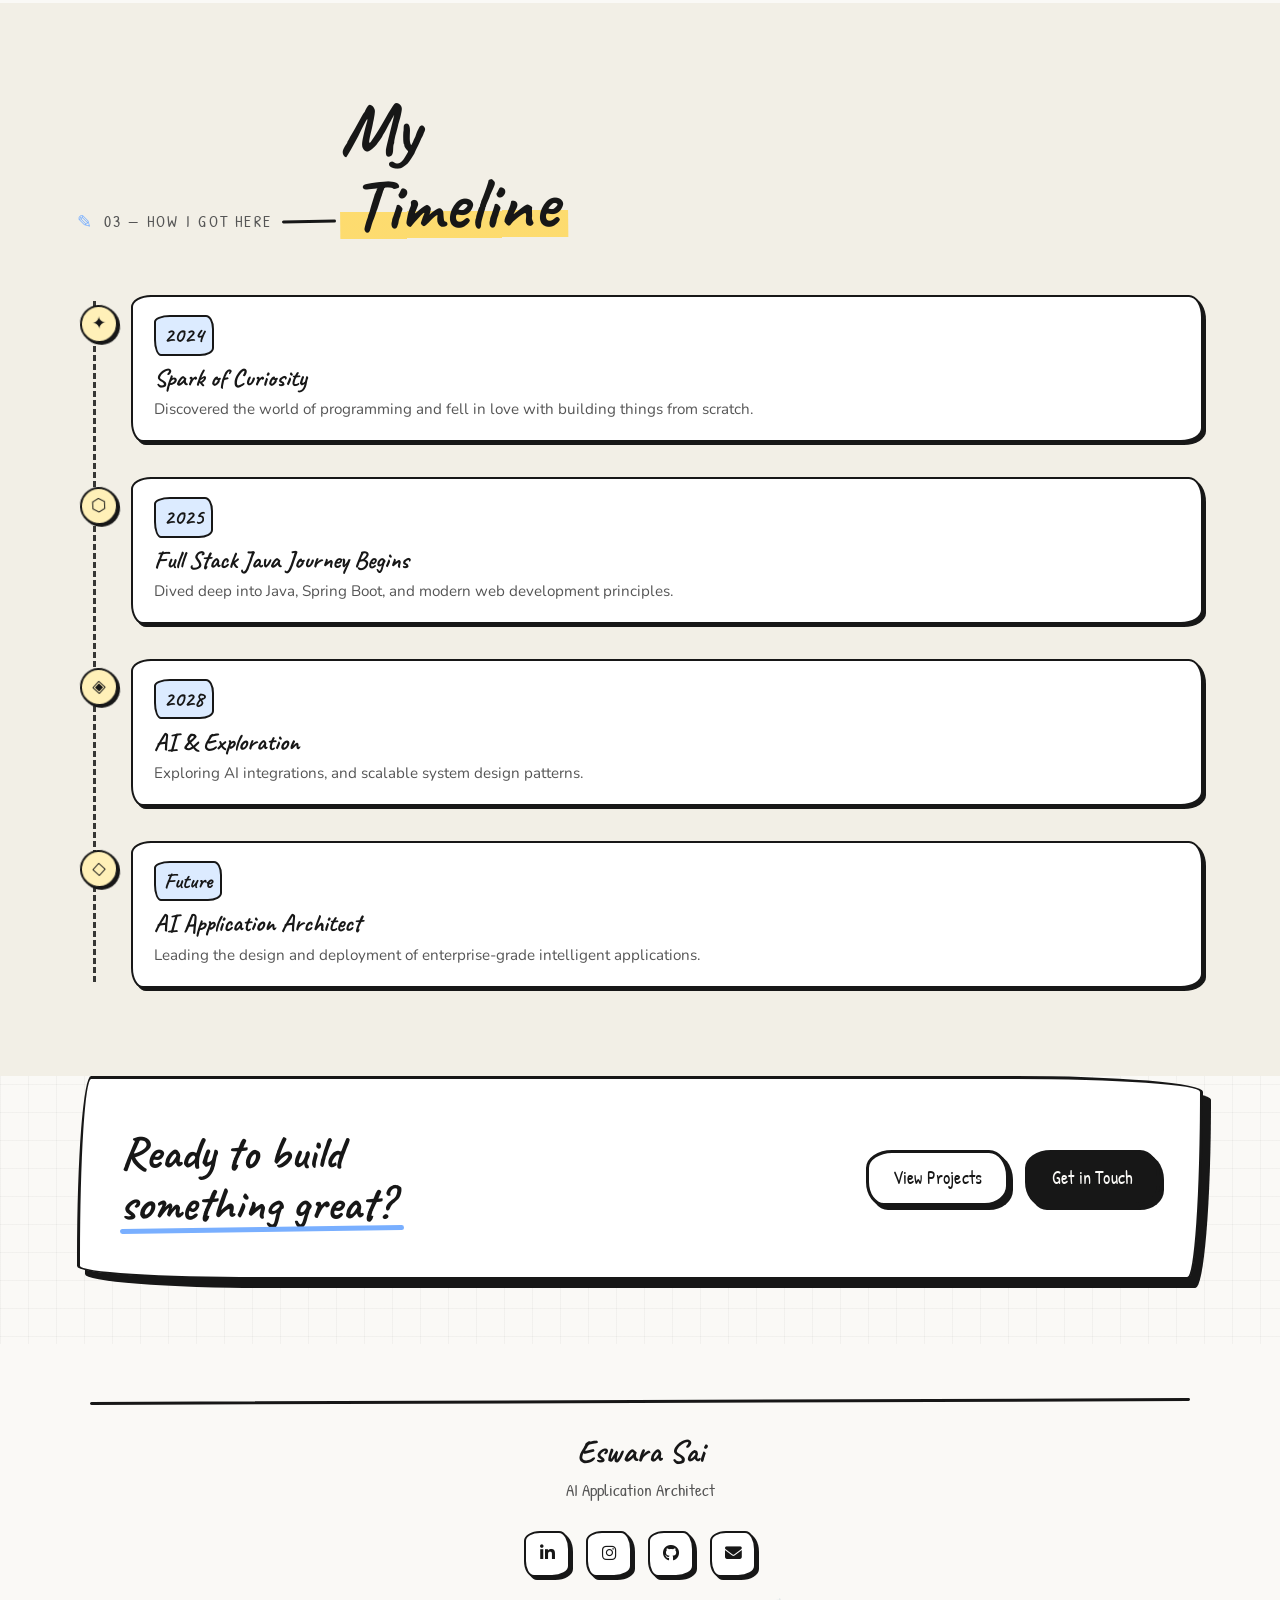
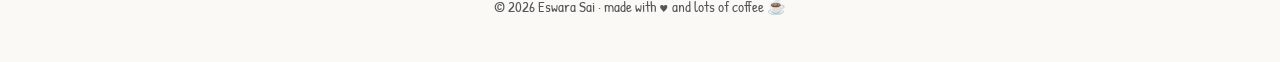
==== commit 915090c8: "version 1.2" ====
--- a/about.html
+++ b/about.html
@@ -5,188 +5,143 @@
   <meta name="viewport" content="width=device-width,initial-scale=1.0"/>
   <meta name="description" content="About Eswara Sai – AI Application Architect & Full Stack Developer"/>
   <title>About · Eswara Sai</title>
+  <link rel="preconnect" href="https://fonts.googleapis.com">
+  <link rel="preconnect" href="https://fonts.gstatic.com" crossorigin>
+  <link href="https://fonts.googleapis.com/css2?family=Caveat:wght@500;600;700&family=Patrick+Hand&family=Kalam:wght@400;700&family=Nunito:ital,wght@0,400;0,600;0,700;1,400&display=swap" rel="stylesheet">
   <link rel="stylesheet" href="style.css"/>
   <link rel="stylesheet" href="https://cdnjs.cloudflare.com/ajax/libs/font-awesome/6.5.0/css/all.min.css"/>
   <style>
-    /* ── About Page Specific ─────────────────────────────── */
-    .about-page-hero {
-      min-height: 50vh;
-      display: flex;
-      flex-direction: column;
-      align-items: flex-start;
-      justify-content: flex-end;
-      padding: 10rem 8vw 5rem;
-      position: relative;
-      overflow: hidden;
-      border-bottom: 1px solid var(--border);
-    }
-    .about-page-hero::before {
-      content: '';
-      position: absolute; top: -20%; right: -10%;
-      width: 60vw; height: 60vw;
-      background: radial-gradient(circle, rgba(212,175,55,.07) 0%, transparent 65%);
-      pointer-events: none;
-    }
-    .about-page-hero .back-link {
-      font-family: var(--font-mono);
-      font-size: .65rem;
-      letter-spacing: .3em;
-      color: var(--text-sec);
-      text-transform: uppercase;
-      display: flex; align-items: center; gap: .7rem;
-      margin-bottom: 3rem;
-      transition: color .3s;
-      position: relative; z-index: 1;
-    }
-    .about-page-hero .back-link:hover { color: var(--gold); }
-    .about-page-hero .back-link i { font-size: .7rem; }
-    .about-page-hero .page-eyebrow {
-      font-family: var(--font-mono);
-      font-size: .7rem; letter-spacing: .5em;
-      color: var(--gold); text-transform: uppercase;
-      margin-bottom: 1.2rem;
-      position: relative; z-index: 1;
-    }
-    .about-page-hero .page-title {
-      font-family: var(--font-display);
-      font-size: clamp(3.5rem, 8vw, 7rem);
-      font-weight: 300;
-      line-height: .95;
-      position: relative; z-index: 1;
-    }
-    .about-page-hero .page-title em { color: var(--gold); font-style: italic; }
-
-    /* About body layout */
-    .about-body { background: var(--bg-secondary); }
-    .about-intro-grid {
-      display: grid;
-      grid-template-columns: 1fr 1fr;
-      gap: 6rem;
-      align-items: start;
-      margin-top: 5rem;
-    }
-    .about-text p {
-      font-size: 1.05rem; line-height: 1.9;
-      color: var(--text-sec); margin-bottom: 1.5rem;
-    }
-    .about-text p span { color: var(--gold); }
-    .about-cards { display: flex; flex-direction: column; gap: 1.2rem; }
-    .about-card {
-      background: var(--bg-card);
-      border: 1px solid var(--border);
-      border-radius: 4px;
-      padding: 1.6rem 2rem;
-      position: relative; overflow: hidden;
-      transition: border-color .4s, box-shadow .4s, transform .4s var(--ease-luxury);
-    }
-    .about-card::before {
-      content: '';
-      position: absolute; top: 0; left: 0;
-      width: 3px; height: 0;
-      background: var(--gold);
-      transition: height .5s var(--ease-luxury);
-    }
-    .about-card:hover::before { height: 100%; }
-    .about-card:hover {
-      border-color: rgba(212,175,55,.4);
-      box-shadow: 0 0 40px rgba(212,175,55,.08);
-      transform: translateX(6px);
-    }
-    .about-card-icon { font-size: 1.4rem; margin-bottom: .8rem; }
-    .about-card h4 {
-      font-family: var(--font-mono); font-size: .72rem;
-      letter-spacing: .2em; color: var(--gold);
-      text-transform: uppercase; margin-bottom: .6rem;
-    }
-    .about-card p { font-size: .92rem; color: var(--text-sec); line-height: 1.6; }
-    .about-focus-tags { display: flex; flex-wrap: wrap; gap: .5rem; margin-top: .8rem; }
-    .about-focus-tag {
-      font-family: var(--font-mono); font-size: .62rem;
-      letter-spacing: .1em; padding: .3rem .8rem;
-      border: 1px solid var(--border); border-radius: 2px;
-      color: var(--text-sec); transition: all .3s;
-    }
-    .about-card:hover .about-focus-tag { border-color: rgba(212,175,55,.3); color: var(--gold); }
-
-    /* Skills within about */
-    .skills-section { padding: 6rem 8vw; background: var(--bg-primary); }
-    .skills-categories { margin-top: 5rem; display: flex; flex-direction: column; gap: 4rem; }
-    .skills-category-label {
-      font-family: var(--font-mono); font-size: .68rem;
-      letter-spacing: .4em; color: var(--text-sec);
-      text-transform: uppercase; margin-bottom: 1.5rem;
-      padding-bottom: .8rem;
-      border-bottom: 1px solid var(--border);
-    }
-    .skills-grid {
-      display: grid;
-      grid-template-columns: repeat(auto-fill, minmax(160px, 1fr));
-      gap: 1rem;
-    }
-    .skill-card {
-      background: var(--bg-card);
-      border: 1px solid var(--border);
-      border-radius: 4px;
-      padding: 1.6rem 1.2rem;
-      text-align: center;
-      position: relative; overflow: hidden;
-      transition: all .4s var(--ease-luxury);
-      cursor: none;
-    }
-    .skill-card::before {
-      content: '';
-      position: absolute; inset: 0;
-      background: radial-gradient(circle at 50% 100%, rgba(212,175,55,.08), transparent 70%);
-      opacity: 0; transition: opacity .4s;
-    }
-    .skill-card:hover::before { opacity: 1; }
-    .skill-card:hover {
-      border-color: rgba(212,175,55,.5);
-      box-shadow: 0 0 35px rgba(212,175,55,.12);
-      transform: translateY(-6px);
-    }
-    .skill-icon { font-size: 2rem; margin-bottom: .8rem; display: block; transition: transform .4s var(--ease-spring); }
-    .skill-card:hover .skill-icon { transform: scale(1.15); }
-    .skill-name {
-      font-family: var(--font-ui); font-size: .82rem;
-      font-weight: 600; letter-spacing: .06em;
-      color: var(--text); margin-bottom: .8rem;
-    }
-    .skill-bar { width: 100%; height: 2px; background: rgba(255,255,255,.06); border-radius: 1px; overflow: hidden; }
-    .skill-bar-fill {
-      height: 100%; width: 0%;
-      background: linear-gradient(90deg, var(--gold), var(--gold-bright));
-      border-radius: 1px;
-      transition: width 1.2s var(--ease-luxury);
-    }
-
-    /* Timeline within about */
-    .timeline-section { padding: 6rem 8vw; background: var(--bg-secondary); }
-
-    /* CTA strip */
-    .about-cta-strip {
-      padding: 6rem 8vw;
-      background: var(--bg-primary);
-      display: flex; align-items: center; justify-content: space-between;
-      gap: 3rem; flex-wrap: wrap;
-      border-top: 1px solid var(--border);
-    }
-    .about-cta-strip h3 {
-      font-family: var(--font-display); font-size: 2.5rem;
-      font-weight: 300;
-    }
-    .about-cta-strip h3 em { color: var(--gold); font-style: italic; }
-    .about-cta-strip .cta-buttons { display: flex; gap: 1.2rem; flex-wrap: wrap; }
-
-    @media (max-width: 900px) {
-      .about-intro-grid { grid-template-columns: 1fr; gap: 3rem; }
-      .about-cta-strip { flex-direction: column; text-align: center; }
-      .about-cta-strip .cta-buttons { justify-content: center; }
-    }
-    @media (max-width: 600px) {
-      .about-page-hero { padding: 9rem 6vw 4rem; }
-      .skills-section, .timeline-section { padding: 5rem 6vw; }
-      .about-cta-strip { padding: 5rem 6vw; }
+    /* ── About page · hand-drawn notebook styles ──────────── */
+    .about-page-hero{
+      min-height:48vh; display:flex; flex-direction:column;
+      align-items:flex-start; justify-content:flex-end;
+      padding:9.5rem 6vw 4rem; position:relative; overflow:hidden;
+    }
+    .about-page-hero::after{
+      content:''; position:absolute; left:6vw; right:6vw; bottom:0; height:3px;
+      background:var(--ink); border-radius:4px; transform:rotate(-.2deg);
+    }
+    .about-page-hero .back-link{
+      font-family:var(--font-label); font-size:1.05rem; color:var(--ink);
+      display:inline-flex; align-items:center; gap:.6rem; margin-bottom:2.2rem;
+      background:var(--paper-card); border:2.5px solid var(--ink);
+      border-radius:22px 12px 20px 10px / 10px 20px 12px 22px;
+      box-shadow:3px 3px 0 var(--ink); padding:.35rem 1rem;
+      transform:rotate(-1.2deg);
+      transition:transform .2s var(--ease-spring), background .2s, box-shadow .2s;
+    }
+    .about-page-hero .back-link:hover{
+      transform:rotate(0) translate(-2px,-3px); background:var(--blue);
+      box-shadow:6px 7px 0 var(--ink);
+    }
+    .about-page-hero .page-eyebrow{
+      font-family:var(--font-label); font-size:1.05rem; letter-spacing:.12em;
+      text-transform:uppercase; color:var(--muted); margin-bottom:.4rem;
+    }
+    .about-page-hero .page-title{
+      font-family:var(--font-hand); font-weight:700;
+      font-size:clamp(3rem,9vw,6rem); line-height:.95;
+    }
+    .about-page-hero .page-title em{ font-style:normal; position:relative; display:inline-block; }
+    .about-page-hero .page-title em{
+      background:linear-gradient(transparent 60%, rgba(255,216,90,.85) 60%, rgba(255,216,90,.85) 96%, transparent 96%);
+      padding:0 .14em; transform:rotate(-.6deg);
+    }
+    .about-page-hero .doodle-about{ position:absolute; right:7vw; top:34%; width:120px; color:var(--ink); }
+    .about-page-hero .doodle-about path{ fill:none; stroke:currentColor; stroke-width:2.4; stroke-linecap:round; }
+
+    /* Bio as a journal page */
+    .about-body{ background:var(--paper-dark); padding:5rem 6vw; }
+    .about-intro-grid{
+      display:grid; grid-template-columns:1.05fr .95fr; gap:3.5rem;
+      align-items:start; margin-top:0;
+    }
+    .about-text{
+      background:var(--paper-card);
+      border:3px solid var(--ink);
+      border-radius:255px 14px 225px 16px / 16px 225px 14px 255px;
+      box-shadow:8px 8px 0 var(--ink);
+      padding:2.4rem 2.2rem; position:relative;
+      background-image:repeating-linear-gradient(transparent 0 33px, rgba(23,23,23,.07) 33px 34px);
+    }
+    .about-text::before{
+      content:'my story ✎'; position:absolute; top:-18px; left:28px;
+      font-family:var(--font-hand); font-size:1.2rem;
+      background:var(--green); border:2.5px solid var(--ink);
+      border-radius:16px 8px 14px 7px / 7px 14px 8px 16px;
+      padding:0 .7rem; transform:rotate(-3deg);
+    }
+    .about-text p{ font-size:1.02rem; line-height:1.95; color:var(--muted); margin-bottom:1.2rem; }
+    .about-text p span{
+      color:var(--ink); font-weight:700;
+      background:linear-gradient(transparent 62%, var(--yellow) 62%);
+    }
+    .about-cards{ display:flex; flex-direction:column; gap:1.4rem; }
+    .about-card{
+      background:var(--paper-card);
+      border:2.5px solid var(--ink);
+      border-radius:22px 14px 24px 12px / 12px 24px 14px 22px;
+      box-shadow:5px 5px 0 var(--ink);
+      padding:1.4rem 1.6rem; position:relative;
+      transition:transform .3s var(--ease-spring), box-shadow .3s var(--ease-spring);
+    }
+    .about-card:nth-child(odd){ transform:rotate(-1deg); }
+    .about-card:nth-child(even){ transform:rotate(.9deg); }
+    .about-card:nth-child(4n+1){ background:var(--blue); }
+    .about-card:nth-child(4n+2){ background:var(--green); }
+    .about-card:nth-child(4n+3){ background:var(--pink); }
+    .about-card:nth-child(4n+4){ background:var(--lavender); }
+    .about-card:hover{ transform:rotate(0) translate(-3px,-5px); box-shadow:9px 11px 0 var(--ink); }
+    .about-card-icon{ font-size:1.5rem; margin-bottom:.4rem; }
+    .about-card h4{
+      font-family:var(--font-hand); font-weight:700; font-size:1.5rem;
+      margin-bottom:.4rem; color:var(--ink);
+    }
+    .about-card p{ font-size:.95rem; color:var(--ink-soft); line-height:1.65; }
+    .about-focus-tags{ display:flex; flex-wrap:wrap; gap:.45rem; margin-top:.7rem; }
+    .about-focus-tag{
+      font-family:var(--font-label); font-size:.88rem; padding:.1rem .65rem;
+      border:2px solid var(--ink); border-radius:18px 7px 16px 6px / 6px 16px 7px 18px;
+      background:var(--paper-card); color:var(--ink);
+      transition:transform .2s var(--ease-spring);
+    }
+    .about-card:hover .about-focus-tag{ transform:rotate(-2deg); }
+
+    .skills-section{ padding:5.5rem 6vw; background:var(--paper); }
+    .timeline-section{ padding:5.5rem 6vw; background:var(--paper-dark); }
+
+    .about-cta-strip{
+      margin:0 6vw 4rem; padding:3rem 2.5rem;
+      background:var(--paper-card);
+      border:3px solid var(--ink);
+      border-radius:18px 240px 20px 230px / 230px 20px 240px 18px;
+      box-shadow:8px 8px 0 var(--ink);
+      display:flex; align-items:center; justify-content:space-between;
+      gap:2rem; flex-wrap:wrap;
+    }
+    .about-cta-strip h3{
+      font-family:var(--font-hand); font-weight:700;
+      font-size:clamp(1.9rem,4.4vw,2.9rem); line-height:1.1;
+    }
+    .about-cta-strip h3 em{ font-style:normal; position:relative; display:inline-block; }
+    .about-cta-strip h3 em::after{
+      content:''; position:absolute; left:0; right:-4%; bottom:-.08em; height:5px;
+      background:var(--accent-blue); border-radius:4px; transform:rotate(-.8deg);
+    }
+    .about-cta-strip .cta-buttons{ display:flex; gap:1rem; flex-wrap:wrap; }
+
+    @media (max-width:900px){
+      .about-intro-grid{ grid-template-columns:1fr; gap:2.4rem; }
+      .about-page-hero .doodle-about{ display:none; }
+      .about-cta-strip{ flex-direction:column; text-align:center; }
+      .about-cta-strip .cta-buttons{ justify-content:center; }
+    }
+    @media (max-width:600px){
+      .about-page-hero{ padding:8.5rem 6vw 3rem; }
+      .about-body, .skills-section, .timeline-section{ padding:4rem 6vw; }
+      .about-text{ padding:1.8rem 1.4rem; }
+      .about-card{ transform:none !important; }
+      .about-cta-strip{ padding:2.2rem 1.4rem; }
     }
   </style>
 </head>
@@ -195,38 +150,31 @@
 <!-- ── Noise overlay ───────────────────────────────────────── -->
 <div id="noise"></div>
 
-<!-- ── Custom Cursor ───────────────────────────────────────── -->
-<div id="cursor"></div>
-<div id="cursor-ring"></div>
-
-<!-- ── Mouse Light ─────────────────────────────────────────── -->
-<div id="mouse-light"></div>
-
-<!-- ── Particles ───────────────────────────────────────────── -->
-<canvas id="particles-canvas"></canvas>
 
 <!-- ═══════════════════════════════════════════════════════════
      NAVIGATION
 ═══════════════════════════════════════════════════════════ -->
 <nav id="navbar">
-  <a href="index.html" class="nav-logo">ES</a>
+  <a href="index.html#hero" class="nav-logo">Eswara</a>
   <ul class="nav-links">
-    <li><a href="index.html">Home</a></li>
+    <li><a href="index.html#hero">Home</a></li>
     <li><a href="about.html" class="active">About</a></li>
     <li><a href="index.html#projects">Projects</a></li>
+    <li><a href="about.html#skills">Skills</a></li>
+    <li><a href="about.html#timeline">Experience</a></li>
+    <li><a href="index.html#certificates">Certificates</a></li>
+    <li><a href="index.html#achievements">Achievements</a></li>
+    <li><a href="index.html#gallery">Gallery</a></li>
     <li><a href="index.html#contact">Contact</a></li>
   </ul>
-  <button class="nav-hamburger" id="hamburger" aria-label="Menu">
+  <button class="nav-hamburger" id="hamburger" aria-label="Menu" aria-expanded="false">
     <span></span><span></span><span></span>
   </button>
 </nav>
-
-<!-- Mobile Menu -->
 <div id="mobile-menu">
-  <a href="index.html">Home</a>
-  <a href="about.html">About</a>
-  <a href="index.html#projects">Projects</a>
-  <a href="index.html#contact">Contact</a>
+  <a href="index.html#hero">Home</a><a href="about.html">About</a><a href="index.html#projects">Projects</a>
+  <a href="about.html#skills">Skills</a><a href="about.html#timeline">Experience</a><a href="index.html#certificates">Certificates</a>
+  <a href="index.html#achievements">Achievements</a><a href="index.html#gallery">Gallery</a><a href="index.html#contact">Contact</a>
 </div>
 
 <!-- ═══════════════════════════════════════════════════════════
@@ -236,8 +184,11 @@
   <a href="index.html" class="back-link reveal">
     <i class="fas fa-arrow-left"></i> Back to Portfolio
   </a>
-  <p class="page-eyebrow reveal">✦ The Story</p>
-  <h1 class="page-title reveal" data-delay="1">Crafted From<br><em>Curiosity</em></h1>
+  <p class="page-eyebrow reveal">✎ the story</p>
+  <h1 class="page-title reveal" data-delay="1">About<br><em>Me</em></h1>
+  <svg class="doodle-about" viewBox="0 0 120 70" aria-hidden="true">
+    <path d="M6 10c30 2 58 16 82 44"/><path d="M70 56l20 1-5-19"/>
+  </svg>
 </div>
 
 <!-- ═══════════════════════════════════════════════════════════
@@ -263,8 +214,8 @@
         a career in enterprise AI architecture.
       </p>
       <div class="gold-divider"></div>
-      <p style="font-family:var(--font-mono);font-size:.75rem;letter-spacing:.15em;color:var(--gold);">
-        ✦ &nbsp; Available for Internships &amp; Collaborations
+      <p class="sticker">
+        ✦ &nbsp; Available for internships &amp; collaborations
       </p>
     </div>
 
@@ -276,17 +227,17 @@
 <!-- ═══════════════════════════════════════════════════════════
      SKILLS
 ═══════════════════════════════════════════════════════════ -->
-<section class="skills-section">
-  <p class="section-label reveal">Capabilities</p>
-  <h2 class="section-title reveal" data-delay="1">Technical<br><em>Mastery</em></h2>
+<section id="skills" class="skills-section">
+  <p class="section-label reveal">02 — what I know</p>
+  <h2 class="section-title reveal" data-delay="1">My<br><em>Toolbox</em></h2>
   <div class="skills-categories" id="skills-container"></div>
 </section>
 
 <!-- ═══════════════════════════════════════════════════════════
      TIMELINE
 ═══════════════════════════════════════════════════════════ -->
-<section class="timeline-section">
-  <p class="section-label reveal">Journey</p>
+<section id="timeline" class="timeline-section">
+  <p class="section-label reveal">03 — how I got here</p>
   <h2 class="section-title reveal" data-delay="1">My<br><em>Timeline</em></h2>
   <div class="timeline-wrap">
     <div class="timeline-line"></div>
@@ -315,6 +266,8 @@
   <div class="footer-socials" id="footer-socials"></div>
   <p class="footer-copy" id="footer-copy"></p>
 </footer>
+
+<div id="lightbox"><span id="lightbox-close">✕</span><img id="lightbox-img" src="" alt="Preview"/></div>
 
 <!-- ─── Scripts ─────────────────────────────────────────────── -->
 <script src="js/data.js"></script>
@@ -333,10 +286,10 @@
   'GitHub':'<i class="fab fa-github"></i>',
   'VS Code':'<i class="fas fa-code"></i>',
   'IntelliJ IDEA':'<i class="fas fa-infinity"></i>',
-  'ChatGPT (Model GPT-5.5)':'<svg class="llm-icon llm-icon-chatgpt" viewBox="0 0 64 64" aria-hidden="true"><circle class="llm-badge" cx="32" cy="32" r="27"/><g class="llm-mark llm-stroke"><path d="M32 16c5.2-5.8 15.1-2.3 15.1 5.7 0 1.3-.3 2.5-.8 3.6"/><path d="M46.3 25.3c7.6 1.6 9.4 12 2.5 16-1.1.6-2.3 1-3.6 1.1"/><path d="M45.2 42.4c2.4 7.4-5.7 13.8-12.6 9.8-1.1-.6-2-1.5-2.8-2.5"/><path d="M29.8 49.7c-5.2 5.8-15.1 2.3-15.1-5.7 0-1.3.3-2.5.8-3.6"/><path d="M15.5 40.4c-7.6-1.6-9.4-12-2.5-16 1.1-.6 2.3-1 3.6-1.1"/><path d="M16.6 23.3c-2.4-7.4 5.7-13.8 12.6-9.8 1.1.6 2 1.5 2.8 2.5"/><path d="M23.4 28.1 32 23l8.6 5.1v9.8L32 43l-8.6-5.1v-9.8Z"/><path d="M32 23v20"/><path d="M23.4 28.1 40.6 38"/><path d="M40.6 28.1 23.4 38"/></g></svg>',
-  'Gemini (Model 3.1 Flash)':'<svg class="llm-icon llm-icon-gemini" viewBox="0 0 64 64" aria-hidden="true"><path class="llm-badge" d="M32 4 56 18v28L32 60 8 46V18L32 4Z"/><g class="llm-mark"><path d="M30 14c2.4 10.7 8.8 17.1 19.5 19.5C38.8 35.9 32.4 42.3 30 53c-2.4-10.7-8.8-17.1-19.5-19.5C21.2 31.1 27.6 24.7 30 14Z"/><path d="M48 39c1.1 4.8 3.9 7.6 8.5 8.5-4.6.9-7.4 3.7-8.5 8.5-1.1-4.8-3.9-7.6-8.5-8.5 4.6-.9 7.4-3.7 8.5-8.5Z"/></g></svg>',
-  'Claude (Model Haiku 4.5, Sonnet 4.6)':'<svg class="llm-icon llm-icon-claude" viewBox="0 0 64 64" aria-hidden="true"><rect class="llm-badge" x="7" y="7" width="50" height="50" rx="8"/><g class="llm-mark llm-stroke"><path d="M32 14v8"/><path d="M32 42v8"/><path d="M14 32h8"/><path d="M42 32h8"/><path d="M19.3 19.3 25 25"/><path d="M39 39l5.7 5.7"/><path d="M44.7 19.3 39 25"/><path d="M25 39l-5.7 5.7"/><path d="M20 32c3.5-7 7.5-10.5 12-10.5S40.5 25 44 32c-3.5 7-7.5 10.5-12 10.5S23.5 39 20 32Z"/><circle cx="32" cy="32" r="5"/></g></svg>',
-  'AntigravityAI':'<svg class="llm-icon llm-icon-antigravity" viewBox="0 0 64 64" aria-hidden="true"><path class="llm-badge" d="M32 4 55.4 17.5v29L32 60 8.6 46.5v-29L32 4Z"/><g class="llm-mark llm-stroke"><path d="M18 46 32 14l14 32"/><path d="M24.5 34h15"/><path d="M14 41c6.6-7.2 16.8-11.6 27.8-11.6 3.2 0 6.2.4 9.2 1.2"/><path d="M48 23.5 53 30l-7.8 2"/><path d="M20 22c4.2-3.6 9.1-5.7 14.6-6.1"/><path d="M37 14.5 32 9l-5 5.5"/></g></svg>'
+  'ChatGPT (Model GPT-5.5)':'<svg class="llm-icon" viewBox="0 0 64 64" aria-hidden="true"><rect x="8" y="8" width="48" height="48" rx="12" fill="#FFFFFF" stroke="#171717" stroke-width="3"/><path d="M32 18c-7.6 0-13.7 6.1-13.7 13.7 0 7.6 6.1 13.7 13.7 13.7 2.7 0 5.2-.8 7.3-2.3l5.2 3.3-1.6-6.4c2.1-2.6 3.3-5.8 3.3-9.3 0-7.6-6.1-13.7-13.7-13.7Zm-8.2 15.3c0-4.1 3.3-7.4 7.4-7.4 4.1 0 7.4 3.3 7.4 7.4 0 4.1-3.3 7.4-7.4 7.4-4.1 0-7.4-3.3-7.4-7.4Z" fill="#171717"/><path d="M23.8 31.8h16.4" stroke="#171717" stroke-width="3" stroke-linecap="round"/><path d="M26.5 27.8h11.1" stroke="#171717" stroke-width="3" stroke-linecap="round"/><path d="M26.5 36.1h7.9" stroke="#171717" stroke-width="3" stroke-linecap="round"/></svg>',
+  'Gemini (Model 3.1 Flash)':'<svg class="llm-icon" viewBox="0 0 64 64" aria-hidden="true"><path d="M32 8 42 22l14 10-14 10L32 56 22 42 8 32l14-10L32 8Z" fill="#1B66FF"/><path d="M32 13.5 39.3 24l10.2 7.5-10.2 7.5L32 50.5 24.7 39.5 14.5 32l10.2-7.5L32 13.5Z" fill="#fff" opacity=".3"/><path d="M32 18l7.1 14 14 7.1-14 7.1L32 46l-7.1-14-14-7.1 14-7.1L32 18Z" fill="#fff" opacity=".9"/></svg>',
+  'Claude (Model Haiku 4.5, Sonnet 4.6)':'<svg class="llm-icon" viewBox="0 0 64 64" aria-hidden="true"><rect x="9" y="9" width="46" height="46" rx="12" fill="#fff" stroke="#171717" stroke-width="3"/><path d="M32 16 21 48h7.6l2.9-7.6h9.6L41.3 48H49L38 16h-6Zm-1.9 20.6 2.6-6.6 2.6 6.6h-5.2Z" fill="#171717"/></svg>',
+  'AntigravityAI':'<svg class="llm-icon" viewBox="0 0 64 64" aria-hidden="true"><rect x="9" y="9" width="46" height="46" rx="12" fill="#fff" stroke="#171717" stroke-width="3"/><circle cx="32" cy="32" r="14" fill="#171717" opacity=".12"/><path d="M32 18c-7.7 0-14 6.3-14 14s6.3 14 14 14 14-6.3 14-14-6.3-14-14-14Zm0-5c10.5 0 19 8.5 19 19S42.5 51 32 51 13 42.5 13 32 21.5 13 32 13Z" fill="#171717"/><path d="M20 46 32 18l12 28" fill="none" stroke="#171717" stroke-width="3" stroke-linecap="round" stroke-linejoin="round"/><path d="M24 34h16" stroke="#171717" stroke-width="3" stroke-linecap="round"/></svg>'
 };
 const SKILL_LEVELS = {
   'HTML':100,'CSS':100,'JavaScript':100,'React':100,
@@ -447,9 +400,9 @@
       socialsEl.appendChild(a);
     });
   }
-  if (copyEl) copyEl.textContent = `© ${new Date().getFullYear()} ${DATA.name || 'Eswara Sai'} · Crafted with precision`;
+  if (copyEl) copyEl.textContent = `© ${new Date().getFullYear()} ${DATA.name || 'Eswara Sai'} · made with ♥ and lots of coffee`;
 })();
 </script>
-<script src="js/script.js"></script>
+<script src="script.js"></script>
 </body>
 </html>
--- a/style.css
+++ b/style.css
@@ -1,967 +1,981 @@
 /* ============================================================
-   style.css – Eswara Sai Premium Portfolio
+   style.css — Eswara Sai · Hand-drawn notebook portfolio
+   Cartoon / sketchbook design system.
+   Same class names & IDs as before — only the visuals changed.
    ============================================================ */
 
-/* ── Google Fonts ─────────────────────────────────────────── */
-@import url('https://fonts.googleapis.com/css2?family=Cormorant+Garamond:ital,wght@0,300;0,400;0,600;1,300;1,400&family=Syne:wght@400;600;700;800&family=JetBrains+Mono:wght@300;400&display=swap');
-
-/* ── CSS Variables ─────────────────────────────────────────── */
-:root {
-  --bg-primary:   #050505;
-  --bg-secondary: #0F0F0F;
-  --bg-card:      #141414;
-  --gold:         #D4AF37;
-  --gold-bright:  #FFD700;
-  --gold-dim:     rgba(212,175,55,0.15);
-  --gold-glow:    rgba(212,175,55,0.4);
-  --text:         #FFFFFF;
-  --text-sec:     #B8B8B8;
-  --border:       rgba(212,175,55,0.18);
-  --font-display: 'Cormorant Garamond', serif;
-  --font-ui:      'Syne', sans-serif;
-  --font-mono:    'JetBrains Mono', monospace;
-  --ease-luxury:  cubic-bezier(0.25, 0.46, 0.45, 0.94);
-  --ease-spring:  cubic-bezier(0.34, 1.56, 0.64, 1);
+@import url('https://fonts.googleapis.com/css2?family=Caveat:wght@500;600;700&family=Patrick+Hand&family=Kalam:wght@400;700&family=Nunito:ital,wght@0,400;0,600;0,700;1,400&display=swap');
+
+/* ── Tokens ────────────────────────────────────────────────── */
+:root{
+  /* paper & ink */
+  --paper:        #FAF9F6;
+  --paper-dark:   #F2EFE6;
+  --paper-card:   #FFFFFF;
+  --ink:          #171717;
+  --ink-soft:     #2b2b2b;
+  --muted:        #555555;
+  --muted-light:  #7d7d7d;
+
+  /* pastels */
+  --blue:      #DCEBFF;
+  --yellow:    #FFF0B8;
+  --green:     #DDF4D7;
+  --pink:      #FFE0E6;
+  --lavender:  #E8E0FF;
+  --peach:     #FFE7D3;
+
+  --accent-blue:   #79AFFF;
+  --accent-yellow: #FFD85A;
+
+  /* legacy variable names kept so nothing inherits a broken value */
+  --bg-primary: var(--paper);
+  --bg-secondary: var(--paper-dark);
+  --bg-card: var(--paper-card);
+  --border: var(--ink);
+  --text: var(--ink);
+  --text-sec: var(--muted);
+  --gold: var(--ink);
+  --gold-bright: var(--accent-blue);
+
+  /* strokes & shadows */
+  --stroke: 2.5px;
+  --stroke-thick: 3px;
+  --shadow: 5px 5px 0 var(--ink);
+  --shadow-sm: 3px 3px 0 var(--ink);
+  --shadow-lg: 8px 8px 0 var(--ink);
+  --shadow-soft: 4px 5px 0 rgba(23,23,23,.14);
+
+  --radius: 18px;
+  /* imperfect, hand-drawn corner sets */
+  --radius-hand:  255px 14px 225px 16px / 16px 225px 14px 255px;
+  --radius-hand2: 18px 240px 20px 230px / 230px 20px 240px 18px;
+  --radius-hand3: 200px 20px 180px 24px / 22px 190px 20px 210px;
+
+  --font-hand:    'Caveat', 'Patrick Hand', cursive;
+  --font-marker:  'Kalam', 'Patrick Hand', cursive;
+  --font-label:   'Patrick Hand', 'Kalam', cursive;
+  --font-body:    'Nunito', system-ui, -apple-system, sans-serif;
+
+  /* legacy font vars used inline in about.html */
+  --font-display: var(--font-hand);
+  --font-mono:    var(--font-label);
+  --font-ui:      var(--font-body);
+
+  --ease-luxury: cubic-bezier(.25,.46,.45,.94);
+  --ease-spring: cubic-bezier(.34,1.56,.64,1);
 }
 
 /* ── Reset ─────────────────────────────────────────────────── */
-*, *::before, *::after { box-sizing: border-box; margin: 0; padding: 0; }
-html { scroll-behavior: smooth; }
-body {
-  background: var(--bg-primary);
-  color: var(--text);
-  font-family: var(--font-ui);
+*{ margin:0; padding:0; box-sizing:border-box; }
+html{ scroll-behavior:smooth; -webkit-text-size-adjust:100%; }
+body{
+  background-color: var(--paper);
+  color: var(--ink);
+  font-family: var(--font-body);
+  font-size: 16px;
+  line-height: 1.7;
   overflow-x: hidden;
-  cursor: none;
-}
-a { text-decoration: none; color: inherit; }
-img { max-width: 100%; display: block; }
-button { cursor: none; border: none; background: none; font-family: inherit; }
-
-/* ── Custom Cursor ─────────────────────────────────────────── */
-#cursor {
-  position: fixed; top: 0; left: 0; z-index: 9999;
-  width: 12px; height: 12px;
-  background: var(--gold-bright);
-  border-radius: 50%;
-  pointer-events: none;
-  transform: translate(-50%,-50%);
-  transition: width .25s var(--ease-luxury), height .25s var(--ease-luxury), opacity .25s;
-  mix-blend-mode: difference;
-}
-#cursor-ring {
-  position: fixed; top: 0; left: 0; z-index: 9998;
-  width: 36px; height: 36px;
-  border: 1px solid var(--gold);
-  border-radius: 50%;
-  pointer-events: none;
-  transform: translate(-50%,-50%);
-  transition: transform .12s linear, width .3s var(--ease-luxury), height .3s var(--ease-luxury);
-  opacity: .6;
-}
-body:hover #cursor { opacity: 1; }
-
-/* ── Loading Screen ────────────────────────────────────────── */
-#loader {
-  position: fixed; inset: 0; z-index: 99999;
-  background: #000;
-  display: flex; flex-direction: column;
-  align-items: center; justify-content: center;
-  overflow: hidden;
-}
-#loader-canvas {
-  position: absolute; inset: 0;
-  width: 100%; height: 100%;
-}
-#loader-content {
-  position: relative; z-index: 2;
-  text-align: center;
-}
-#loader-name {
-  font-family: var(--font-display);
-  font-size: clamp(3rem, 10vw, 8rem);
-  font-weight: 300;
-  letter-spacing: .4em;
-  color: transparent;
-  -webkit-text-stroke: 1px var(--gold);
-  opacity: 0;
-}
-#loader-name span { display: inline-block; opacity: 0; transform: translateY(30px); }
-#loader-title {
-  font-family: var(--font-mono);
-  font-size: clamp(.65rem, 1.5vw, .9rem);
-  letter-spacing: .55em;
-  color: var(--gold);
-  margin-top: 1rem;
-  opacity: 0;
-}
-#loader-bar {
-  width: 220px; height: 1px;
-  background: var(--border);
-  margin: 2rem auto 0;
-  overflow: hidden;
-}
-#loader-bar-fill {
-  height: 100%;
-  width: 0%;
-  background: linear-gradient(90deg, transparent, var(--gold), transparent);
-  transition: width 1.6s var(--ease-luxury);
-}
-#loader-percent {
-  font-family: var(--font-mono);
-  font-size: .7rem;
-  color: var(--text-sec);
-  margin-top: .6rem;
-  opacity: 0;
-}
-
-/* ── Noise Overlay ─────────────────────────────────────────── */
-#noise {
-  position: fixed; inset: 0; z-index: 9990;
-  pointer-events: none;
-  opacity: .025;
-  background-image: url("data:image/svg+xml,%3Csvg viewBox='0 0 256 256' xmlns='http://www.w3.org/2000/svg'%3E%3Cfilter id='n'%3E%3CfeTurbulence type='fractalNoise' baseFrequency='.9' numOctaves='4' stitchTiles='stitch'/%3E%3C/filter%3E%3Crect width='100%25' height='100%25' filter='url(%23n)'/%3E%3C/svg%3E");
-  background-size: 128px;
-}
-
-/* ── Mouse Light ───────────────────────────────────────────── */
-#mouse-light {
-  position: fixed; top: 0; left: 0; z-index: 0;
-  width: 600px; height: 600px;
-  background: radial-gradient(circle, rgba(212,175,55,.06) 0%, transparent 70%);
-  border-radius: 50%;
-  pointer-events: none;
-  transform: translate(-50%,-50%);
-  transition: transform .08s linear;
-}
-
-/* ── Particles Canvas ──────────────────────────────────────── */
-#particles-canvas {
-  position: fixed; inset: 0; z-index: 0;
-  pointer-events: none;
-  opacity: .5;
-}
-
-/* ── Navigation ────────────────────────────────────────────── */
-#navbar {
-  position: fixed; top: 0; left: 0; right: 0; z-index: 1000;
-  padding: 1.4rem 5vw;
-  display: flex; align-items: center; justify-content: space-between;
-  backdrop-filter: blur(20px) saturate(180%);
-  -webkit-backdrop-filter: blur(20px) saturate(180%);
-  background: rgba(5,5,5,.7);
-  border-bottom: 1px solid var(--border);
-  transition: padding .4s var(--ease-luxury);
-}
-#navbar.scrolled { padding: 1rem 5vw; }
-.nav-logo {
-  font-family: var(--font-display);
-  font-size: 1.5rem;
-  font-weight: 600;
-  color: var(--gold);
-  letter-spacing: .06em;
-}
-.nav-links { display: flex; gap: 2.5rem; list-style: none; }
-.nav-links a {
-  font-family: var(--font-mono);
-  font-size: .72rem;
-  letter-spacing: .15em;
-  text-transform: uppercase;
-  color: var(--text-sec);
-  position: relative;
-  transition: color .3s;
-}
-.nav-links a::after {
-  content: '';
-  position: absolute; bottom: -4px; left: 0;
-  width: 0; height: 1px;
-  background: var(--gold);
-  transition: width .4s var(--ease-luxury);
-}
-.nav-links a:hover, .nav-links a.active { color: var(--gold); }
-.nav-links a:hover::after, .nav-links a.active::after { width: 100%; }
-.nav-hamburger { display: none; flex-direction: column; gap: 5px; cursor: none; }
-.nav-hamburger span {
-  display: block; width: 26px; height: 1px; background: var(--text-sec);
-  transition: transform .3s, opacity .3s, background .3s;
-}
-.nav-hamburger.open span:nth-child(1) { transform: translateY(6px) rotate(45deg); background: var(--gold); }
-.nav-hamburger.open span:nth-child(2) { opacity: 0; }
-.nav-hamburger.open span:nth-child(3) { transform: translateY(-6px) rotate(-45deg); background: var(--gold); }
-
-/* ── Hero Section ──────────────────────────────────────────── */
-#hero {
-  min-height: 100vh;
-  display: grid; grid-template-columns: 1fr 1fr; gap: 4rem;
-  align-items: center;
-  padding: 8rem 8vw 6rem;
-  position: relative; overflow: hidden;
-}
-#hero::before {
-  content: '';
-  position: absolute; top: -30%; right: -20%;
-  width: 70vw; height: 70vw;
-  background: radial-gradient(circle, rgba(212,175,55,.07) 0%, transparent 65%);
-  pointer-events: none;
-}
-.hero-text { position: relative; z-index: 1; }
-.hero-eyebrow {
-  font-family: var(--font-mono);
-  font-size: .72rem; letter-spacing: .4em;
-  color: var(--gold); text-transform: uppercase;
-  margin-bottom: 2rem;
-  opacity: 0; transform: translateY(20px);
-}
-.hero-name {
-  font-family: var(--font-display);
-  font-size: clamp(4rem, 9vw, 8.5rem);
-  font-weight: 300;
-  line-height: .92;
-  letter-spacing: -.01em;
-  margin-bottom: 1.5rem;
-  opacity: 0; transform: translateY(40px);
-}
-.hero-name em {
-  display: block;
-  font-style: italic; color: var(--gold);
-}
-.hero-subtitle {
-  font-family: var(--font-mono);
-  font-size: .8rem; letter-spacing: .25em;
-  color: var(--text-sec); text-transform: uppercase;
-  margin-bottom: 2.5rem;
-  opacity: 0; transform: translateY(20px);
-}
-.hero-desc {
-  font-size: 1.05rem; line-height: 1.75;
-  color: var(--text-sec); max-width: 46ch;
-  margin-bottom: 3rem;
-  opacity: 0; transform: translateY(20px);
-}
-.hero-cta { display: flex; gap: 1.2rem; flex-wrap: wrap; opacity: 0; transform: translateY(20px); }
-
-/* Buttons */
-.btn {
-  display: inline-flex; align-items: center; gap: .6rem;
-  padding: .85rem 2rem;
-  font-family: var(--font-mono); font-size: .72rem;
-  letter-spacing: .18em; text-transform: uppercase;
-  border-radius: 2px;
-  transition: all .35s var(--ease-luxury);
-  position: relative; overflow: hidden;
-}
-.btn::before {
-  content: ''; position: absolute; inset: 0;
-  background: linear-gradient(135deg, transparent 40%, rgba(255,255,255,.05));
-  opacity: 0; transition: opacity .3s;
-}
-.btn:hover::before { opacity: 1; }
-.btn-gold {
-  background: var(--gold);
-  color: #050505; font-weight: 700;
-  box-shadow: 0 0 30px rgba(212,175,55,.3);
-}
-.btn-gold:hover {
-  background: var(--gold-bright);
-  box-shadow: 0 0 50px rgba(255,215,0,.5);
-  transform: translateY(-2px);
-}
-.btn-outline {
-  border: 1px solid var(--border);
-  color: var(--text-sec);
-}
-.btn-outline:hover {
-  border-color: var(--gold);
-  color: var(--gold);
-  box-shadow: 0 0 25px rgba(212,175,55,.15);
-  transform: translateY(-2px);
-}
-.btn-sm {
-  padding: .55rem 1.2rem;
-  font-size: .65rem;
-}
-
-/* Hero Image */
-.hero-image-wrap {
-  position: relative; display: flex;
-  align-items: center; justify-content: center;
-  z-index: 1;
-  opacity: 0;
-}
-.hero-image-ring {
-  position: absolute;
-  width: 95%; aspect-ratio: 1;
-  border-radius: 50%;
-  border: 1px solid var(--border);
-  animation: spin-slow 20s linear infinite;
-}
-.hero-image-ring::before {
-  content: '';
-  position: absolute; top: -3px; left: 50%;
-  transform: translateX(-50%);
-  width: 6px; height: 6px;
-  background: var(--gold);
-  border-radius: 50%;
-  box-shadow: 0 0 12px var(--gold);
-}
-.hero-image-ring-2 {
-  position: absolute;
-  width: 88%; aspect-ratio: 1;
-  border-radius: 50%;
-  border: 1px dashed rgba(212,175,55,.12);
-  animation: spin-slow 15s linear infinite reverse;
-}
-.hero-profile {
-  width: min(440px, 80vw); aspect-ratio: 3/4;
-  border-radius: 4px;
-  object-fit: cover;
-  border: 1px solid var(--border);
-  box-shadow: 0 0 80px rgba(212,175,55,.15), 0 0 200px rgba(212,175,55,.06);
-  animation: float 6s ease-in-out infinite;
-  position: relative; z-index: 2;
-}
-.hero-profile-placeholder {
-  width: min(420px, 75vw); aspect-ratio: 3/4;
-  border-radius: 4px;
-  border: 1px solid var(--border);
-  box-shadow: 0 0 80px rgba(212,175,55,.15), 0 0 200px rgba(212,175,55,.06);
-  animation: float 6s ease-in-out infinite;
-  position: relative; z-index: 2;
-  background: var(--bg-card);
-  display: flex; flex-direction: column;
-  align-items: center; justify-content: center;
-  gap: .8rem;
-  color: var(--text-sec);
-}
-.hero-profile-placeholder svg {
-  width: 64px; height: 64px; opacity: .3;
-}
-.hero-profile-placeholder span {
-  font-family: var(--font-mono); font-size: .65rem;
-  letter-spacing: .2em; text-transform: uppercase; opacity: .4;
-}
-
-@keyframes float {
-  0%,100% { transform: translateY(0); }
-  50%      { transform: translateY(-16px); }
-}
-@keyframes spin-slow {
-  to { transform: rotate(360deg); }
-}
-
-/* Scroll Hint */
-.scroll-hint {
-  position: absolute; bottom: 2.5rem; left: 50%;
-  transform: translateX(-50%);
-  display: flex; flex-direction: column; align-items: center; gap: .6rem;
-  opacity: 0; animation: fade-in 1s 3s forwards;
-}
-.scroll-hint span {
-  font-family: var(--font-mono); font-size: .6rem;
-  letter-spacing: .3em; color: var(--text-sec); text-transform: uppercase;
-}
-.scroll-hint-line {
-  width: 1px; height: 50px;
-  background: linear-gradient(to bottom, var(--gold), transparent);
-  animation: scroll-line 2s ease-in-out infinite;
-}
-@keyframes scroll-line {
-  0%   { transform: scaleY(0); transform-origin: top; }
-  50%  { transform: scaleY(1); transform-origin: top; }
-  51%  { transform: scaleY(1); transform-origin: bottom; }
-  100% { transform: scaleY(0); transform-origin: bottom; }
-}
-@keyframes fade-in {
-  to { opacity: 1; }
-}
-
-/* ── Sections ──────────────────────────────────────────────── */
-section {
-  padding: 8rem 8vw;
-  position: relative;
-}
-.section-label {
-  font-family: var(--font-mono); font-size: .7rem;
-  letter-spacing: .5em; color: var(--gold);
-  text-transform: uppercase; margin-bottom: 1rem;
-  display: flex; align-items: center; gap: 1rem;
-}
-.section-label::after {
-  content: ''; flex: 1; max-width: 80px; height: 1px;
-  background: linear-gradient(90deg, var(--gold), transparent);
-}
-.section-title {
-  font-family: var(--font-display);
-  font-size: clamp(2.5rem, 6vw, 5.5rem);
-  font-weight: 300; line-height: 1.05;
-  margin-bottom: 1rem;
-}
-.section-title em { color: var(--gold); font-style: italic; }
-
-/* Reveal animation targets */
-.reveal {
-  opacity: 0; transform: translateY(50px);
-  transition: opacity .8s var(--ease-luxury), transform .8s var(--ease-luxury);
-}
-.reveal.visible { opacity: 1; transform: translateY(0); }
-.reveal-left {
-  opacity: 0; transform: translateX(-50px);
-  transition: opacity .8s var(--ease-luxury), transform .8s var(--ease-luxury);
-}
-.reveal-left.visible { opacity: 1; transform: translateX(0); }
-.reveal-right {
-  opacity: 0; transform: translateX(50px);
-  transition: opacity .8s var(--ease-luxury), transform .8s var(--ease-luxury);
-}
-.reveal-right.visible { opacity: 1; transform: translateX(0); }
-
-/* Stagger helper */
-[data-delay="1"] { transition-delay: .1s; }
-[data-delay="2"] { transition-delay: .2s; }
-[data-delay="3"] { transition-delay: .3s; }
-[data-delay="4"] { transition-delay: .4s; }
-[data-delay="5"] { transition-delay: .5s; }
-[data-delay="6"] { transition-delay: .6s; }
-
-/* ── About Section ─────────────────────────────────────────── */
-#about { background: var(--bg-secondary); }
-.about-grid { display: grid; grid-template-columns: 1fr 1fr; gap: 6rem; align-items: start; margin-top: 5rem; }
-.about-text p {
-  font-size: 1.05rem; line-height: 1.9;
-  color: var(--text-sec); margin-bottom: 1.5rem;
-}
-.about-text p span { color: var(--gold); }
-.about-cards { display: flex; flex-direction: column; gap: 1.2rem; }
-
-.about-card {
-  background: var(--bg-card);
-  border: 1px solid var(--border);
-  border-radius: 4px;
-  padding: 1.6rem 2rem;
-  position: relative; overflow: hidden;
-  transition: border-color .4s, box-shadow .4s, transform .4s var(--ease-luxury);
-}
-.about-card::before {
-  content: '';
-  position: absolute; top: 0; left: 0;
-  width: 3px; height: 0;
-  background: var(--gold);
-  transition: height .5s var(--ease-luxury);
-}
-.about-card:hover::before { height: 100%; }
-.about-card:hover {
-  border-color: rgba(212,175,55,.4);
-  box-shadow: 0 0 40px rgba(212,175,55,.08);
-  transform: translateX(6px);
-}
-.about-card-icon {
-  font-size: 1.4rem; margin-bottom: .8rem;
-}
-.about-card h4 {
-  font-family: var(--font-mono); font-size: .72rem;
-  letter-spacing: .2em; color: var(--gold);
-  text-transform: uppercase; margin-bottom: .6rem;
-}
-.about-card p { font-size: .92rem; color: var(--text-sec); line-height: 1.6; }
-.about-focus-tags {
-  display: flex; flex-wrap: wrap; gap: .5rem; margin-top: .8rem;
-}
-.about-focus-tag {
-  font-family: var(--font-mono); font-size: .62rem;
-  letter-spacing: .1em; padding: .3rem .8rem;
-  border: 1px solid var(--border); border-radius: 2px;
-  color: var(--text-sec);
-  transition: all .3s;
-}
-.about-card:hover .about-focus-tag {
-  border-color: rgba(212,175,55,.3);
-  color: var(--gold);
-}
-
-/* ── Skills Section ────────────────────────────────────────── */
-.skills-categories { margin-top: 5rem; display: flex; flex-direction: column; gap: 4rem; }
-.skills-category-label {
-  font-family: var(--font-mono); font-size: .68rem;
-  letter-spacing: .4em; color: var(--text-sec);
-  text-transform: uppercase; margin-bottom: 1.5rem;
-  padding-bottom: .8rem;
-  border-bottom: 1px solid var(--border);
-}
-.skills-grid {
-  display: grid;
-  grid-template-columns: repeat(auto-fill, minmax(160px, 1fr));
-  gap: 1rem;
-}
-.skill-card {
-  background: var(--bg-card);
-  border: 1px solid var(--border);
-  border-radius: 4px;
-  padding: 1.6rem 1.2rem;
-  text-align: center;
-  position: relative; overflow: hidden;
-  transition: all .4s var(--ease-luxury);
-  cursor: none;
-}
-.skill-card::before {
-  content: '';
-  position: absolute; inset: 0;
-  background: radial-gradient(circle at 50% 100%, rgba(212,175,55,.08), transparent 70%);
-  opacity: 0; transition: opacity .4s;
-}
-.skill-card:hover::before { opacity: 1; }
-.skill-card:hover {
-  border-color: rgba(212,175,55,.5);
-  box-shadow: 0 0 35px rgba(212,175,55,.12);
-  transform: translateY(-6px);
-}
-.skill-icon {
-  font-size: 2rem; margin-bottom: .8rem;
-  display: block; transition: transform .4s var(--ease-spring);
-}
-.skill-icon .llm-icon {
-  width: 2.45rem;
-  height: 2.45rem;
-  display: inline-block;
-  overflow: visible;
-  filter: drop-shadow(0 7px 10px rgba(0,0,0,.35)) drop-shadow(0 0 12px rgba(212,175,55,.14));
-}
-.llm-badge {
-  fill: #171717;
-  stroke: rgba(212,175,55,.24);
-  stroke-width: 1;
-}
-.llm-mark {
-  fill: #fff;
-}
-.llm-stroke {
-  fill: none;
-  stroke: #fff;
-  stroke-width: 3.6;
-  stroke-linecap: round;
-  stroke-linejoin: round;
-}
-.llm-icon-chatgpt .llm-stroke { stroke-width: 3.7; }
-.llm-icon-claude .llm-stroke { stroke-width: 4.2; }
-.llm-icon-antigravity .llm-stroke { stroke-width: 4; }
-.skill-card:hover .skill-icon { transform: scale(1.15); }
-.skill-name {
-  font-family: var(--font-ui); font-size: .82rem;
-  font-weight: 600; letter-spacing: .06em;
-  color: var(--text); margin-bottom: .8rem;
-}
-.skill-bar {
-  width: 100%; height: 2px;
-  background: rgba(255,255,255,.06); border-radius: 1px;
-  overflow: hidden;
-}
-.skill-bar-fill {
-  height: 100%; width: 0%;
-  background: linear-gradient(90deg, var(--gold), var(--gold-bright));
-  border-radius: 1px;
-  transition: width 1.2s var(--ease-luxury);
-}
-
-/* ── Projects Section ──────────────────────────────────────── */
-#projects { background: var(--bg-secondary); }
-.projects-grid {
-  display: grid;
-  grid-template-columns: repeat(auto-fill, minmax(340px, 1fr));
-  gap: 2rem; margin-top: 5rem;
-}
-.project-card {
-  background: var(--bg-card);
-  border: 1px solid var(--border);
-  border-radius: 4px;
-  overflow: hidden;
-  transition: all .5s var(--ease-luxury);
-  position: relative;
-}
-.project-card:hover {
-  border-color: rgba(212,175,55,.4);
-  box-shadow: 0 20px 60px rgba(0,0,0,.6), 0 0 40px rgba(212,175,55,.1);
-  transform: translateY(-10px);
-}
-.project-img {
-  width: 100%; height: 220px;
-  object-fit: cover;
-  transition: transform .6s var(--ease-luxury);
-}
-.project-card:hover .project-img { transform: scale(1.05); }
-.project-img-placeholder {
-  width: 100%; height: 220px;
-  background: linear-gradient(135deg, #141414 0%, #1a1a1a 100%);
-  display: flex; align-items: center; justify-content: center;
-  font-family: var(--font-display);
-  font-size: 2.5rem; color: rgba(212,175,55,.15);
-  letter-spacing: .15em;
-  transition: transform .6s var(--ease-luxury);
-}
-.project-card:hover .project-img-placeholder { transform: scale(1.03); }
-.project-body { padding: 2rem; }
-.project-title {
-  font-family: var(--font-display);
-  font-size: 1.7rem; font-weight: 400;
-  color: var(--text); margin-bottom: .7rem;
-}
-.project-desc {
-  font-size: .88rem; line-height: 1.7;
-  color: var(--text-sec); margin-bottom: 1.2rem;
-}
-.project-tech {
-  display: flex; flex-wrap: wrap; gap: .5rem; margin-bottom: 1.5rem;
-}
-.tech-tag {
-  font-family: var(--font-mono); font-size: .6rem;
-  letter-spacing: .08em; padding: .28rem .7rem;
-  border: 1px solid var(--border); border-radius: 2px;
-  color: var(--gold);
-}
-.project-links { display: flex; gap: .8rem; }
-
-/* ── Timeline Section ──────────────────────────────────────── */
-.timeline-wrap { margin-top: 5rem; position: relative; }
-.timeline-line {
-  position: absolute; left: calc(2rem - 1px); top: 0; bottom: 0;
-  width: 1px;
-  background: linear-gradient(to bottom, var(--gold), transparent);
-}
-.timeline-items { display: flex; flex-direction: column; gap: 0; }
-.timeline-item {
-  display: grid; grid-template-columns: 4rem 1fr;
-  gap: 2rem; padding-bottom: 4rem;
-  position: relative;
-}
-.timeline-dot {
-  width: 4rem; display: flex; align-items: flex-start; justify-content: center;
-  padding-top: .2rem; position: relative;
-}
-.timeline-dot-inner {
-  width: 14px; height: 14px;
-  border: 1px solid var(--gold);
-  border-radius: 50%;
-  background: var(--bg-primary);
-  position: relative; z-index: 1;
-  transition: box-shadow .4s, background .4s;
-  display: flex; align-items: center; justify-content: center;
-  font-size: .45rem; color: var(--gold);
-}
-.timeline-item.visible .timeline-dot-inner {
-  box-shadow: 0 0 20px var(--gold-glow);
-  background: rgba(212,175,55,.1);
-}
-.timeline-year {
-  font-family: var(--font-mono); font-size: .65rem;
-  letter-spacing: .2em; color: var(--gold);
-  margin-bottom: .5rem;
-}
-.timeline-title {
-  font-family: var(--font-display); font-size: 1.6rem;
-  font-weight: 400; margin-bottom: .5rem;
-}
-.timeline-desc {
-  font-size: .9rem; color: var(--text-sec); line-height: 1.7;
-}
-
-/* ── GitHub Section ────────────────────────────────────────── */
-#github { background: var(--bg-secondary); }
-.github-grid {
-  display: grid;
-  grid-template-columns: repeat(auto-fill, minmax(300px, 1fr));
-  gap: 1.5rem; margin-top: 5rem;
-}
-.github-card {
-  background: var(--bg-card);
-  border: 1px solid var(--border); border-radius: 4px;
-  overflow: hidden;
-  transition: all .4s var(--ease-luxury);
-}
-.github-card:hover {
-  border-color: rgba(212,175,55,.3);
-  box-shadow: 0 0 30px rgba(212,175,55,.07);
-}
-.github-card img { width: 100%; display: block; }
-.github-card-label {
-  font-family: var(--font-mono); font-size: .6rem;
-  letter-spacing: .25em; color: var(--text-sec);
-  text-transform: uppercase; padding: 1rem 1.4rem;
-  border-top: 1px solid var(--border);
-}
-
-/* ── Certificates / Achievements ──────────────────────────── */
-.dynamic-grid {
-  display: grid;
-  grid-template-columns: repeat(auto-fill, minmax(280px, 1fr));
-  gap: 1.5rem; margin-top: 3rem;
-}
-.dynamic-card {
-  background: var(--bg-card);
-  border: 1px solid var(--border); border-radius: 4px;
-  overflow: hidden;
-  transition: all .4s var(--ease-luxury);
-}
-.dynamic-card:hover {
-  border-color: rgba(212,175,55,.4);
-  transform: translateY(-5px);
-  box-shadow: 0 15px 40px rgba(0,0,0,.5);
-}
-.dynamic-card img { width: 100%; height: 180px; object-fit: cover; }
-.dynamic-card-body { padding: 1.4rem; }
-.dynamic-card-body h4 { font-size: 1rem; margin-bottom: .3rem; }
-.dynamic-card-body p { font-size: .82rem; color: var(--text-sec); }
-.dynamic-card-meta {
-  font-family: var(--font-mono); font-size: .6rem;
-  letter-spacing: .15em; color: var(--gold); margin-top: .4rem;
-}
-
-/* Empty state */
-.section-empty {
-  font-family: var(--font-mono); font-size: .7rem;
-  letter-spacing: .2em; color: rgba(255,255,255,.15);
-  text-align: center; padding: 4rem;
-  border: 1px dashed rgba(212,175,55,.1); border-radius: 4px;
-  margin-top: 3rem;
-}
-
-/* ── Gallery Section ───────────────────────────────────────── */
-#gallery { background: var(--bg-secondary); }
-.masonry-grid {
-  columns: 3; column-gap: 1rem;
-  margin-top: 3rem;
-}
-.masonry-item {
-  break-inside: avoid; margin-bottom: 1rem;
-  border-radius: 4px; overflow: hidden;
-  cursor: none;
-  border: 1px solid var(--border);
-  transition: all .4s;
-}
-.masonry-item:hover {
-  border-color: rgba(212,175,55,.4);
-  box-shadow: 0 0 30px rgba(212,175,55,.1);
-}
-.masonry-item img { width: 100%; display: block; transition: transform .5s var(--ease-luxury); }
-.masonry-item:hover img { transform: scale(1.04); }
-
-/* Lightbox */
-#lightbox {
-  position: fixed; inset: 0; z-index: 5000;
-  background: rgba(0,0,0,.95);
-  display: flex; align-items: center; justify-content: center;
-  opacity: 0; pointer-events: none;
-  transition: opacity .4s;
-}
-#lightbox.open { opacity: 1; pointer-events: all; }
-#lightbox img { max-width: 90vw; max-height: 90vh; border-radius: 4px; border: 1px solid var(--border); }
-#lightbox-close {
-  position: absolute; top: 2rem; right: 2rem;
-  font-size: 2rem; color: var(--text-sec); cursor: none;
-  transition: color .3s;
-}
-#lightbox-close:hover { color: var(--gold); }
-
-/* ── Contact Section ───────────────────────────────────────── */
-.contact-grid { display: grid; grid-template-columns: 1fr 1.4fr; gap: 6rem; margin-top: 5rem; align-items: start; }
-.contact-info h3 {
-  font-family: var(--font-display); font-size: 2rem; font-weight: 300;
-  margin-bottom: 1rem;
-}
-.contact-info p { font-size: .95rem; color: var(--text-sec); line-height: 1.8; margin-bottom: 2rem; }
-.contact-detail {
-  display: flex; align-items: center; gap: 1rem;
-  margin-bottom: 1rem;
-}
-.contact-detail-icon {
-  width: 36px; height: 36px;
-  border: 1px solid var(--border); border-radius: 50%;
-  display: flex; align-items: center; justify-content: center;
-  font-size: .9rem; color: var(--gold); flex-shrink: 0;
-}
-.contact-detail span { font-family: var(--font-mono); font-size: .75rem; color: var(--text-sec); letter-spacing: .05em; }
-
-.contact-form { display: flex; flex-direction: column; gap: 1.2rem; }
-.form-group { position: relative; }
-.form-group label {
-  display: block;
-  font-family: var(--font-mono); font-size: .65rem;
-  letter-spacing: .25em; color: var(--text-sec);
-  text-transform: uppercase; margin-bottom: .6rem;
+  cursor: auto;
+  /* faint notebook grid on warm paper */
+  background-image:
+    linear-gradient(rgba(23,23,23,.035) 1px, transparent 1px),
+    linear-gradient(90deg, rgba(23,23,23,.035) 1px, transparent 1px);
+  background-size: 28px 28px;
+}
+img{ max-width:100%; display:block; }
+a{ color:inherit; text-decoration:none; }
+button, input, textarea{ font-family:inherit; }
+ul{ list-style:none; }
+::selection{ background: var(--accent-yellow); color: var(--ink); }
+:focus-visible{ outline:3px dashed var(--accent-blue); outline-offset:3px; }
+
+/* ── Paper grain overlay (reuses #noise) ───────────────────── */
+#noise{
+  position:fixed; inset:0; z-index:9998; pointer-events:none;
+  opacity:.5; mix-blend-mode:multiply;
+  background-image:url("data:image/svg+xml,%3Csvg xmlns='http://www.w3.org/2000/svg' width='260' height='260'%3E%3Cfilter id='n'%3E%3CfeTurbulence type='fractalNoise' baseFrequency='.85' numOctaves='3'/%3E%3C/filter%3E%3Crect width='100%25' height='100%25' filter='url(%23n)' opacity='.18'/%3E%3C/svg%3E");
+}
+
+/* elements from the old theme that no longer belong */
+#cursor, #cursor-ring, #mouse-light, #particles-canvas, #loader-canvas{ display:none !important; }
+
+/* ── Reusable hand-drawn primitives ────────────────────────── */
+.paper-card,
+.hand-drawn-card{
+  background: var(--paper-card);
+  border: var(--stroke) solid var(--ink);
+  border-radius: var(--radius);
+  box-shadow: var(--shadow);
+}
+.handwritten{ font-family: var(--font-hand); }
+.pastel-blue{ background: var(--blue); }
+.pastel-yellow{ background: var(--yellow); }
+.pastel-green{ background: var(--green); }
+.pastel-pink{ background: var(--pink); }
+.pastel-lavender{ background: var(--lavender); }
+
+/* marker underline drawn under text */
+.marker-line{ position:relative; display:inline-block; }
+.marker-line{
+  background: linear-gradient(transparent 58%, rgba(121,175,255,.6) 58%, rgba(121,175,255,.6) 94%, transparent 94%);
+  padding:0 .12em;
+}
+.sticker{
+  display:inline-block;
+  font-family: var(--font-label);
+  font-size:.82rem; letter-spacing:.04em;
+  padding:.15rem .7rem;
+  border:2px solid var(--ink);
+  border-radius: 40px 12px 36px 14px / 14px 34px 12px 40px;
+  background: var(--yellow);
+  box-shadow:2px 2px 0 var(--ink);
+  transform: rotate(-2deg);
+}
+.doodle{ position:absolute; pointer-events:none; color:var(--ink); z-index:2; }
+.doodle svg{ overflow:visible; }
+.doodle path, .doodle line, .doodle circle, .doodle polyline{
+  fill:none; stroke:currentColor; stroke-width:2.4; stroke-linecap:round; stroke-linejoin:round;
+}
+
+/* floating doodle motion */
+@keyframes bob{ 0%,100%{ transform:translateY(0) rotate(0deg);} 50%{ transform:translateY(-8px) rotate(2deg);} }
+@keyframes wiggle{ 0%,100%{ transform:rotate(-3deg);} 50%{ transform:rotate(3deg);} }
+@keyframes pop-in{ 0%{ transform:scale(.6) rotate(-8deg); opacity:0;} 100%{ transform:scale(1) rotate(-3deg); opacity:1;} }
+@keyframes draw-line{ from{ transform:scaleX(0);} to{ transform:scaleX(1);} }
+@keyframes float{ 0%,100%{ transform:translateY(0);} 50%{ transform:translateY(-10px);} }
+@keyframes spin-slow{ to{ transform:rotate(360deg);} }
+@keyframes fade-in{ from{ opacity:0;} to{ opacity:1;} }
+@keyframes scroll-line{
+  0%{ transform:scaleY(0); transform-origin:top; }
+  50%{ transform:scaleY(1); transform-origin:top; }
+  51%{ transform:scaleY(1); transform-origin:bottom; }
+  100%{ transform:scaleY(0); transform-origin:bottom; }
+}
+
+/* ═══════════════  LOADER  ═══════════════ */
+#loader{
+  position:fixed; inset:0; z-index:10000;
+  background: var(--paper);
+  display:flex; align-items:center; justify-content:center;
+  background-image:
+    linear-gradient(rgba(23,23,23,.04) 1px, transparent 1px),
+    linear-gradient(90deg, rgba(23,23,23,.04) 1px, transparent 1px);
+  background-size:28px 28px;
+}
+#loader-content{
+  text-align:center; padding:2.5rem 3rem;
+  background: var(--paper-card);
+  border: var(--stroke-thick) solid var(--ink);
+  border-radius: var(--radius-hand);
+  box-shadow: var(--shadow-lg);
+  max-width:90vw; position:relative;
+}
+#loader-content::after{
+  content:'✎'; position:absolute; top:-22px; right:-14px;
+  font-size:2rem; transform:rotate(18deg);
+}
+#loader-name{
+  font-family: var(--font-hand);
+  font-size: clamp(2.6rem, 9vw, 4.6rem);
+  font-weight:700; line-height:1; letter-spacing:.01em;
+  opacity:0; color:var(--ink);
+}
+#loader-name span{
+  display:inline-block; opacity:0; transform:translateY(14px) rotate(-4deg);
+}
+#loader-title{
+  font-family: var(--font-label);
+  font-size:1.05rem; color:var(--muted);
+  margin-top:.7rem; opacity:0; letter-spacing:.02em;
+}
+#loader-bar{
+  width:min(300px,70vw); height:14px; margin:1.6rem auto .7rem;
+  border:2.5px solid var(--ink); border-radius:20px;
+  background: var(--paper-dark); overflow:hidden;
+}
+#loader-bar-fill{
+  height:100%; width:0%;
+  background: repeating-linear-gradient(45deg, var(--accent-blue) 0 8px, #9dc4ff 8px 16px);
+  transition: width 2.2s var(--ease-luxury);
+}
+#loader-percent{
+  font-family: var(--font-label); font-size:.95rem;
+  color: var(--muted); opacity:0;
+}
+
+/* ═══════════════  NAVBAR  ═══════════════ */
+#navbar{
+  position:fixed; top:14px; left:50%; transform:translateX(-50%);
+  width:min(1240px, 94vw); z-index:1000;
+  display:flex; align-items:center; justify-content:space-between;
+  gap:1rem; padding:.55rem 1.1rem;
+  background: var(--paper-card);
+  border: var(--stroke-thick) solid var(--ink);
+  border-radius: 26px 22px 24px 20px / 20px 26px 22px 24px;
+  box-shadow: var(--shadow);
+  transition: box-shadow .3s var(--ease-luxury), transform .3s var(--ease-luxury);
+}
+#navbar.scrolled{ box-shadow: var(--shadow-sm); }
+.nav-logo{
+  font-family: var(--font-hand);
+  font-size:1.85rem; font-weight:700; line-height:1;
+  display:flex; align-items:center; gap:.45rem;
+  padding:.1rem .3rem; color:var(--ink);
+}
+.nav-logo::before{
+  content:'✺'; font-size:1.3rem; color:var(--accent-blue);
+  transition: transform .4s var(--ease-spring);
+}
+.nav-logo:hover::before{ transform:rotate(90deg) scale(1.15); }
+.nav-logo::after{ content:'.dev'; color:var(--accent-blue); font-size:1.5rem; }
+.nav-links{ display:flex; align-items:center; gap:.3rem; }
+.nav-links a{
+  position:relative; display:inline-block;
+  font-family: var(--font-label);
+  font-size:1.12rem; letter-spacing:.02em;
+  padding:.35rem .95rem; border-radius:22px 18px 20px 16px / 16px 22px 18px 20px;
+  border:2px solid transparent;
+  transition: transform .25s var(--ease-spring), background .25s, border-color .25s;
+}
+.nav-links a::after{
+  content:''; position:absolute; left:14%; right:14%; bottom:.18rem; height:3px;
+  background: var(--accent-blue); border-radius:4px;
+  transform:scaleX(0); transform-origin:left;
+  transition: transform .3s var(--ease-luxury);
+}
+.nav-links a:hover{ transform:translateY(-2px) rotate(-1.5deg); }
+.nav-links a:hover::after{ transform:scaleX(1); }
+.nav-links a.active{
+  background: var(--blue);
+  border-color: var(--ink);
+  box-shadow:2px 2px 0 var(--ink);
+}
+.nav-links a.active::after{ transform:scaleX(0); }
+
+.nav-hamburger{
+  display:none; background:var(--paper-card);
+  border:2.5px solid var(--ink); border-radius:12px 10px 12px 9px;
+  box-shadow:2px 2px 0 var(--ink);
+  width:44px; height:38px; cursor:pointer;
+  flex-direction:column; align-items:center; justify-content:center; gap:5px;
+}
+.nav-hamburger span{
+  width:21px; height:2.6px; background:var(--ink); border-radius:3px;
+  transition: transform .3s var(--ease-spring), opacity .2s;
+}
+.nav-hamburger.open span:nth-child(1){ transform:translateY(7.6px) rotate(45deg); }
+.nav-hamburger.open span:nth-child(2){ opacity:0; }
+.nav-hamburger.open span:nth-child(3){ transform:translateY(-7.6px) rotate(-45deg); }
+
+#mobile-menu{
+  position:fixed; top:84px; left:50%; transform:translateX(-50%) scale(.95);
+  width:min(92vw,420px); z-index:999;
+  background:var(--paper-card);
+  border:var(--stroke-thick) solid var(--ink);
+  border-radius: var(--radius-hand2);
+  box-shadow: var(--shadow-lg);
+  padding:1rem; display:flex; flex-direction:column; gap:.4rem;
+  opacity:0; pointer-events:none;
+  transition: opacity .25s ease, transform .3s var(--ease-spring);
+}
+#mobile-menu.open{ opacity:1; pointer-events:auto; transform:translateX(-50%) scale(1); }
+#mobile-menu a{
+  font-family:var(--font-label); font-size:1.3rem;
+  padding:.6rem .9rem; border:2px dashed transparent; border-radius:14px;
+}
+#mobile-menu a:hover{ background:var(--yellow); border-color:var(--ink); transform:rotate(-1deg); }
+
+/* ═══════════════  BUTTONS  ═══════════════ */
+.btn{
+  position:relative; display:inline-flex; align-items:center; gap:.5rem;
+  font-family: var(--font-label); font-size:1.1rem; letter-spacing:.01em;
+  padding:.62rem 1.5rem;
+  border:var(--stroke-thick) solid var(--ink);
+  border-radius: 26px 20px 24px 18px / 18px 26px 20px 24px;
+  background: var(--paper-card); color: var(--ink);
+  box-shadow: 4px 4px 0 var(--ink);
+  cursor:pointer;
+  transition: transform .18s var(--ease-spring), box-shadow .18s var(--ease-spring), background .25s;
+}
+.btn:hover{ transform:translate(-2px,-3px) rotate(-1deg); box-shadow:7px 8px 0 var(--ink); }
+.btn:active{ transform:translate(2px,2px); box-shadow:1px 1px 0 var(--ink); }
+.btn-gold{ background: var(--ink); color: var(--paper); }
+.btn-gold:hover{ background:#000; }
+.btn-outline{ background: var(--paper-card); }
+.btn-outline:hover{ background: var(--blue); }
+.btn-sm{ font-size:.98rem; padding:.42rem 1.05rem; box-shadow:3px 3px 0 var(--ink); }
+.btn-sm:hover{ box-shadow:5px 6px 0 var(--ink); }
+
+/* ═══════════════  SECTIONS  ═══════════════ */
+section{ padding: 6rem 6vw; position:relative; }
+#projects, #gallery{ background: var(--paper); }
+#certificates, #contact{ background: var(--paper-dark) !important; }
+
+.section-label{
+  font-family: var(--font-label);
+  font-size:1rem; letter-spacing:.14em; text-transform:uppercase;
+  color: var(--muted); display:inline-flex; align-items:center; gap:.6rem;
+  margin-bottom:.5rem;
+}
+.section-label::before{ content:'✎'; font-size:1.1rem; color:var(--accent-blue); }
+.section-label::after{
+  content:''; width:54px; height:3px; background:var(--ink);
+  border-radius:4px; transform:rotate(-1deg);
+}
+.section-title{
+  font-family: var(--font-hand);
+  font-size: clamp(2.6rem, 6.4vw, 4.6rem);
+  font-weight:700; line-height:1.02; letter-spacing:.01em;
+  position:relative; display:inline-block; margin-bottom:.4rem;
+}
+.section-title em{
+  font-style:normal; position:relative; display:inline-block;
+}
+.section-title em{
+  background: linear-gradient(transparent 60%, rgba(255,216,90,.85) 60%, rgba(255,216,90,.85) 96%, transparent 96%);
+  padding:0 .14em; transform:rotate(-.6deg);
+}
+
+/* reveal animations — gentle, springy */
+.reveal{ opacity:1; transform:translateY(26px) rotate(-.6deg); transition:opacity .6s ease, transform .7s var(--ease-spring); }
+.reveal-left{ opacity:1; transform:translateX(-30px) rotate(-1deg); transition:opacity .6s ease, transform .7s var(--ease-spring); }
+.reveal-right{ opacity:1; transform:translateX(30px) rotate(1deg); transition:opacity .6s ease, transform .7s var(--ease-spring); }
+.js-ready .reveal:not(.visible), .js-ready .reveal-left:not(.visible), .js-ready .reveal-right:not(.visible){ opacity:0; }
+.reveal.visible, .reveal-left.visible, .reveal-right.visible{ opacity:1; transform:none; }
+.reveal[data-delay="1"]{ transition-delay:.08s; }
+.reveal[data-delay="2"], .reveal-left[data-delay="2"]{ transition-delay:.16s; }
+.reveal[data-delay="3"], .reveal-right[data-delay="3"]{ transition-delay:.24s; }
+.reveal[data-delay="4"]{ transition-delay:.32s; }
+
+/* ═══════════════  HERO  ═══════════════ */
+#hero{
+  min-height:100vh; display:grid;
+  grid-template-columns: 1.05fr .95fr;
+  align-items:center; gap:3rem;
+  padding: 9.5rem 6vw 5rem; position:relative; overflow:hidden;
+}
+#hero::before{
+  content:''; position:absolute; inset:auto -6vw -2px -6vw; height:3px;
+  background:var(--ink); border-radius:4px;
+  transform:rotate(-.25deg); opacity:.9;
+}
+.hero-text{ position:relative; z-index:3; }
+.hero-eyebrow{
+  font-family: var(--font-hand); font-size:1.9rem; color:var(--ink);
+  opacity:0; transform:translateY(16px);
+  display:inline-block; transform-origin:left;
+}
+.hero-eyebrow::after{ content:" I'm"; }
+.hero-name{
+  font-family: var(--font-hand);
+  font-size: clamp(3.6rem, 10.5vw, 7.4rem);
+  font-weight:700; line-height:.92; letter-spacing:.005em;
+  margin:.1rem 0 .3rem; position:relative;
+  opacity:0; transform:translateY(22px);
+}
+.hero-name em{
+  font-style:normal; position:relative; display:inline-block;
+}
+.hero-name em::after{
+  content:''; position:absolute; left:-3%; right:-6%; bottom:-.12em; height:12px;
+  background:var(--accent-blue); opacity:.85;
+  border-radius:60% 40% 58% 42% / 100% 100% 60% 60%;
+  transform:rotate(-1.4deg);
+}
+.hero-subtitle{
+  font-family: var(--font-marker); font-weight:700;
+  font-size: clamp(1.15rem, 2.4vw, 1.5rem);
+  display:inline-block; margin-top:.9rem; padding:.05rem .35rem;
+  background: var(--yellow);
+  box-shadow: .25rem 0 0 var(--yellow), -.25rem 0 0 var(--yellow);
+  transform:rotate(-.6deg);
+  opacity:0; translate:0 16px;
+}
+.hero-desc{
+  font-size:1.05rem; color:var(--muted); max-width:44ch;
+  margin-top:1.4rem; opacity:0; transform:translateY(16px);
+}
+.hero-cta{
+  display:flex; gap:1rem; flex-wrap:wrap; margin-top:2rem;
+  opacity:0; transform:translateY(16px);
+}
+
+/* right column — profile as a sticker on the desk */
+.hero-image-wrap{
+  position:relative; display:flex; align-items:center; justify-content:center;
+  min-height:340px; opacity:0; transform:translateY(20px);
+}
+.hero-image-ring{
+  position:absolute; width:min(78%, 380px); aspect-ratio:1/1;
+  border:var(--stroke-thick) solid var(--ink);
+  border-radius: var(--radius-hand);
+  background: var(--blue);
+  transform: rotate(-4deg);
+}
+.hero-image-ring-2{
+  position:absolute; width:min(78%, 380px); aspect-ratio:1/1;
+  border:2px dashed var(--ink); border-radius: var(--radius-hand2);
+  transform: rotate(4deg); opacity:.5;
+}
+.hero-profile{
+  position:relative; z-index:2;
+  width:min(72%, 340px); aspect-ratio:1/1; object-fit:cover;
+  border:var(--stroke-thick) solid var(--ink);
+  border-radius: var(--radius-hand3);
+  background: var(--paper-card);
+  box-shadow: var(--shadow-lg);
+  transform: rotate(-1.5deg);
+  transition: transform .4s var(--ease-spring);
+}
+.hero-profile:hover{ transform: rotate(1deg) scale(1.02); }
+.hero-profile-placeholder{
+  position:relative; z-index:2;
+  width:min(72%, 340px); aspect-ratio:1/1;
+  display:flex; flex-direction:column; align-items:center; justify-content:center; gap:.8rem;
+  border:var(--stroke-thick) solid var(--ink);
+  border-radius: var(--radius-hand3);
+  background: var(--paper-card);
+  box-shadow: var(--shadow-lg);
+  transform: rotate(-1.5deg);
+}
+.hero-profile-placeholder svg{ width:72px; height:72px; stroke:var(--ink); stroke-width:1.4; }
+.hero-profile-placeholder span{ font-family:var(--font-label); font-size:1rem; color:var(--muted); }
+
+/* hero doodles & notes (markup added in index.html) */
+.hero-note{
+  position:absolute; z-index:4;
+  font-family: var(--font-hand); font-size:1.25rem; line-height:1.15;
+  color:var(--ink); pointer-events:none;
+}
+.hero-note.tape{
+  font-family: var(--font-label); font-size:1.05rem;
+  background: var(--yellow); padding:.6rem .85rem;
+  border:2.5px solid var(--ink);
+  border-radius:14px 10px 16px 8px / 8px 16px 10px 14px;
+  box-shadow:3px 3px 0 var(--ink);
+  transform:rotate(3deg); max-width:150px;
+}
+.hero-note.tape.blue{ background:var(--blue); transform:rotate(-3deg); }
+.hero-note.tape.green{ background:var(--green); transform:rotate(2deg); }
+.note-a{ top:9%; left:44%; }
+.note-b{ top:8%;  right:2%; }
+.note-c{ bottom:12%; right:4%; }
+.doodle-arrow{ top:16%; left:40%; width:86px; animation:bob 4.5s ease-in-out infinite; }
+.doodle-star{ top:5%; left:2%; width:44px; animation:wiggle 5s ease-in-out infinite; }
+.doodle-squiggle{ bottom:15%; left:1%; width:70px; opacity:.8; }
+
+/* scroll hint */
+.scroll-hint{
+  position:absolute; bottom:2rem; left:6vw;
+  display:flex; align-items:center; gap:.7rem; z-index:3;
+}
+.scroll-hint span{ font-family:var(--font-hand); font-size:1.2rem; color:var(--muted); }
+.scroll-hint-line{
+  width:3px; height:42px; background:var(--ink); border-radius:4px;
+  animation: scroll-line 2.2s var(--ease-luxury) infinite;
+}
+
+/* ═══════════════  PROJECTS  ═══════════════ */
+.projects-grid{ margin-top:3.2rem; }
+.project-category-title{ margin:3.2rem 0 1.4rem; }
+.project-category-title:first-child{ margin-top:1.2rem; }
+.project-category-title h3{
+  display:inline-block; position:relative;
+  font-family: var(--font-hand); font-weight:700;
+  font-size: clamp(1.7rem, 3.6vw, 2.4rem);
+  padding:.15rem .9rem;
+  border:2.5px solid var(--ink);
+  border-radius: 28px 14px 26px 12px / 12px 26px 14px 28px;
+  background: var(--green);
+  box-shadow:4px 4px 0 var(--ink);
+  transform:rotate(-1deg);
+}
+.project-category-title h3::after{
+  content:'✦'; position:absolute; top:-18px; right:-16px;
+  font-size:1.2rem; color:var(--ink); transform:rotate(12deg);
+}
+.project-category-container{
+  display:grid; grid-template-columns:repeat(auto-fit, minmax(330px,1fr));
+  gap:2.4rem 2rem;
+}
+.project-card{
+  position:relative; display:flex; flex-direction:column;
+  background: var(--paper-card);
+  border: var(--stroke-thick) solid var(--ink);
+  border-radius: 22px 18px 24px 16px / 16px 24px 18px 22px;
+  box-shadow: var(--shadow);
+  padding:.85rem .85rem 1.1rem;
+  overflow:hidden;
+  transition: transform .3s var(--ease-spring), box-shadow .3s var(--ease-spring);
+}
+.project-card:nth-child(3n+1){ transform:rotate(-1.2deg); }
+.project-card:nth-child(3n+2){ transform:rotate(.9deg); }
+.project-card:nth-child(3n+3){ transform:rotate(-.5deg); }
+.project-card:nth-child(4n+1)::after{ background:var(--blue); }
+.project-card:nth-child(4n+2)::after{ background:var(--pink); }
+.project-card:nth-child(4n+3)::after{ background:var(--yellow); }
+.project-card:nth-child(4n+4)::after{ background:var(--lavender); }
+.project-card::after{ /* pastel tab on the corner */
+  content:''; position:absolute; top:-26px; right:22px;
+  width:58px; height:48px; border:2.5px solid var(--ink);
+  border-radius:10px 10px 0 0; background:var(--blue);
+  transform:rotate(4deg); z-index:0;
+}
+.project-card::before{ /* arrow doodle on hover */
+  content:'→'; position:absolute; right:18px; bottom:10px;
+  font-family:var(--font-hand); font-size:1.7rem; color:var(--ink);
+  opacity:0; transform:translateX(-10px); transition:all .3s var(--ease-spring);
+}
+.project-card:hover{
+  transform: rotate(0deg) translateY(-8px) !important;
+  box-shadow: 10px 12px 0 var(--ink);
+}
+.project-card:hover::before{ opacity:.85; transform:translateX(0); }
+.project-img, .project-img-placeholder{
+  position:relative; z-index:1;
+  width:100%; height:200px; object-fit:cover;
+  border:2.5px solid var(--ink);
+  border-radius:16px 14px 18px 12px / 12px 18px 14px 16px;
+  background: var(--paper-dark);
+  transition: transform .45s var(--ease-luxury);
+}
+.project-card:hover .project-img{ transform:scale(1.035) rotate(-.6deg); }
+.project-img-placeholder{
+  display:flex; align-items:center; justify-content:center;
+  font-family: var(--font-hand); font-size:1.7rem; text-align:center;
+  padding:1rem; color:var(--ink);
+  background: repeating-linear-gradient(-45deg, var(--paper-dark) 0 12px, #e9e5da 12px 24px);
+}
+.project-card:hover .project-img-placeholder{ transform:scale(1.02); }
+.project-body{ position:relative; z-index:1; padding:1rem .45rem 0; }
+.project-title{
+  font-family: var(--font-hand); font-weight:700;
+  font-size:1.95rem; line-height:1.1; position:relative; display:inline-block;
+}
+.project-title::after{
+  content:''; position:absolute; left:0; right:-4%; bottom:-.14em; height:4px;
+  background:var(--accent-blue); border-radius:4px;
+  transform:scaleX(.96) rotate(-.7deg); transform-origin:left;
+  transition:transform .35s var(--ease-luxury);
+}
+.project-card:hover .project-title::after{ transform:scaleX(1) rotate(.6deg); }
+.project-desc{
+  font-size:.96rem; color:var(--muted); line-height:1.65;
+  margin:.85rem 0 1rem;
+}
+.project-tech{ display:flex; flex-wrap:wrap; gap:.45rem; margin-bottom:1rem; }
+.tech-tag{
+  font-family:var(--font-label); font-size:.88rem; line-height:1.4;
+  padding:.16rem .68rem;
+  border:2px solid var(--ink);
+  border-radius:20px 8px 18px 7px / 7px 18px 8px 20px;
+  background: var(--paper-dark);
+  transition: transform .2s var(--ease-spring), background .2s;
+}
+.tech-tag:nth-child(4n+1){ background:var(--blue); }
+.tech-tag:nth-child(4n+2){ background:var(--green); }
+.tech-tag:nth-child(4n+3){ background:var(--pink); }
+.tech-tag:nth-child(4n+4){ background:var(--lavender); }
+.tech-tag:hover{ transform:translateY(-2px) rotate(-2deg); }
+.project-links{ display:flex; gap:.7rem; flex-wrap:wrap; margin-top:.4rem; }
+
+/* language / LLM bars */
+.pbar-panel{ margin-bottom:1rem; }
+.pbar-label{
+  font-family:var(--font-label); font-size:.95rem; letter-spacing:.06em;
+  color:var(--ink); margin-bottom:.4rem;
+  display:inline-block; border-bottom:2.5px solid var(--ink);
+  transform:rotate(-.6deg);
+}
+.pbar-track{
+  display:flex; width:100%; height:16px; overflow:hidden;
+  border:2.5px solid var(--ink); border-radius:20px;
+  background: var(--paper-dark);
+}
+.pbar-seg{ height:100%; transition:width 1s var(--ease-luxury), filter .2s; }
+.pbar-seg + .pbar-seg{ border-left:2px solid var(--ink); }
+.pbar-seg:hover{ filter:brightness(1.08); }
+.pbar-legend{ display:flex; flex-wrap:wrap; gap:.35rem .9rem; margin-top:.55rem; }
+.pbar-dot-wrap{ display:inline-flex; align-items:center; gap:.35rem; }
+.pbar-dot{
+  width:11px; height:11px; border-radius:50%;
+  border:2px solid var(--ink); display:inline-block;
+}
+.pbar-dot-name{ font-family:var(--font-body); font-size:.82rem; color:var(--muted); }
+.pbar-dot-pct{ font-family:var(--font-label); font-size:.85rem; color:var(--ink); }
+.pbar-panel + .pbar-panel{ margin-top:.2rem; }
+
+/* ═══════════════  CERTIFICATES / ACHIEVEMENTS  ═══════════════ */
+.section-subpanel{ margin-top:3rem; }
+.subpanel-title{
+  font-family:var(--font-hand); font-weight:700;
+  font-size:clamp(1.6rem,3.2vw,2.1rem);
+  display:inline-block; position:relative; margin-bottom:1.5rem;
+  padding-bottom:.1rem;
+}
+.subpanel-title::after{
+  content:''; position:absolute; left:0; right:-6%; bottom:-2px; height:4px;
+  background:var(--ink); border-radius:4px; transform:rotate(-.8deg);
+}
+.dynamic-grid,
+#certs-container .dynamic-grid,
+#achievements-container .dynamic-grid{
+  display:grid; grid-template-columns:repeat(auto-fit,minmax(260px,1fr)); gap:2.4rem 1.8rem;
+}
+.dynamic-card{
+  position:relative;
+  background: var(--paper-card);
+  border: var(--stroke-thick) solid var(--ink);
+  border-radius:16px 12px 18px 10px / 10px 18px 12px 16px;
+  box-shadow: var(--shadow);
+  padding:.8rem .8rem 1rem;
+  transition: transform .3s var(--ease-spring), box-shadow .3s var(--ease-spring);
+}
+.dynamic-card:nth-child(odd){ transform:rotate(-1.4deg); }
+.dynamic-card:nth-child(even){ transform:rotate(1.2deg); }
+.dynamic-card::before{ /* washi tape */
+  content:''; position:absolute; top:-14px; left:50%;
+  width:84px; height:26px; transform:translateX(-50%) rotate(-3deg);
+  background: rgba(255,216,90,.75);
+  border:2px solid var(--ink);
+  border-radius:3px;
+}
+#achievements-container .dynamic-card::before{ background: rgba(121,175,255,.7); }
+.dynamic-card:hover{ transform:rotate(0deg) translateY(-7px); box-shadow:9px 11px 0 var(--ink); }
+.dynamic-card img,
+.dynamic-card .cert-img{
+  width:100%; height:180px; object-fit:cover; cursor:pointer;
+  border:2.5px solid var(--ink); border-radius:12px;
+  background: var(--paper-dark);
+  transition: transform .35s var(--ease-luxury);
+}
+.dynamic-card img:hover{ transform:scale(1.03) rotate(-.8deg); }
+.dynamic-card-body{ padding:.9rem .35rem 0; }
+.dynamic-card-body h4{
+  font-family:var(--font-hand); font-weight:700; font-size:1.35rem;
+  line-height:1.2; margin-bottom:.4rem;
+}
+.dynamic-card-body p{ font-size:.92rem; color:var(--muted); line-height:1.6; }
+.dynamic-card-meta{
+  font-family:var(--font-label); font-size:.9rem !important;
+  color:var(--ink) !important; display:inline-block; margin-right:.5rem;
+}
+.dynamic-card-meta:last-child{
+  border:2px solid var(--ink); border-radius:18px 7px 16px 6px / 6px 16px 7px 18px;
+  padding:0 .6rem; background:var(--green); margin-top:.45rem;
+}
+.section-empty{
+  font-family:var(--font-hand); font-size:1.3rem; color:var(--muted);
+  padding:2rem; border:2.5px dashed var(--ink); border-radius:var(--radius-hand);
+  background:var(--paper-card); text-align:center;
+}
+
+/* ═══════════════  GALLERY (polaroid wall)  ═══════════════ */
+.masonry-grid{ columns:3; column-gap:2rem; margin-top:3rem; }
+.masonry-item{
+  break-inside:avoid; margin-bottom:2.2rem; position:relative;
+  background: var(--paper-card);
+  border: var(--stroke-thick) solid var(--ink);
+  border-radius:10px;
+  box-shadow: var(--shadow);
+  padding:.75rem .75rem 2.4rem;
+  transition: transform .3s var(--ease-spring), box-shadow .3s var(--ease-spring);
+}
+.masonry-item:nth-child(3n+1){ transform:rotate(-2deg); }
+.masonry-item:nth-child(3n+2){ transform:rotate(1.6deg); }
+.masonry-item:nth-child(3n+3){ transform:rotate(-.8deg); }
+.masonry-item::before{ /* tape */
+  content:''; position:absolute; top:-12px; left:22px;
+  width:70px; height:24px; transform:rotate(-8deg);
+  background: rgba(221,244,215,.85); border:2px solid var(--ink); border-radius:3px;
+}
+.masonry-item::after{ /* handwritten caption line */
+  content:'snapshot ✦'; position:absolute; bottom:.55rem; left:0; right:0;
+  text-align:center; font-family:var(--font-hand); font-size:1.1rem; color:var(--muted);
+}
+.masonry-item:hover{ transform:rotate(0deg) translateY(-6px); box-shadow:9px 11px 0 var(--ink); }
+.masonry-item img{
+  width:100%; display:block; cursor:pointer;
+  border:2px solid var(--ink); border-radius:6px;
+  transition: transform .45s var(--ease-luxury);
+}
+.masonry-item:hover img{ transform:scale(1.02); }
+
+/* ═══════════════  CONTACT  ═══════════════ */
+.contact-grid{
+  display:grid; grid-template-columns:1fr 1.25fr; gap:4rem;
+  margin-top:3.2rem; align-items:start;
+}
+.contact-info h3{
+  font-family:var(--font-hand); font-weight:700;
+  font-size:clamp(1.8rem,4vw,2.6rem); line-height:1.1; margin-bottom:1rem;
+}
+.contact-info p{ font-size:1rem; color:var(--muted); line-height:1.75; margin-bottom:1.8rem; max-width:40ch; }
+.contact-detail{
+  display:flex; align-items:center; gap:.85rem; margin-bottom:1rem;
+  background:var(--paper-card);
+  border:2.5px solid var(--ink);
+  border-radius:20px 12px 18px 10px / 10px 18px 12px 20px;
+  box-shadow:3px 3px 0 var(--ink);
+  padding:.5rem .9rem; width:fit-content; max-width:100%;
+  transform:rotate(-.8deg);
+  transition: transform .25s var(--ease-spring);
+}
+.contact-detail:nth-child(even){ transform:rotate(.8deg); }
+.contact-detail:hover{ transform:rotate(0) translateX(4px); }
+.contact-detail-icon{
+  width:34px; height:34px; flex:0 0 34px;
+  display:grid; place-items:center;
+  border:2.5px solid var(--ink); border-radius:50%;
+  background:var(--yellow); font-size:.95rem;
+}
+.contact-detail span{ font-family:var(--font-label); font-size:1rem; color:var(--ink); word-break:break-all; }
+
+.contact-form{
+  display:flex; flex-direction:column; gap:1.1rem;
+  background:var(--paper-card);
+  border:var(--stroke-thick) solid var(--ink);
+  border-radius: var(--radius-hand2);
+  box-shadow: var(--shadow-lg);
+  padding:2rem 1.8rem;
+  position:relative;
+}
+.contact-form::before{
+  content:'say hi ✦'; position:absolute; top:-18px; right:24px;
+  font-family:var(--font-hand); font-size:1.2rem;
+  background:var(--pink); border:2.5px solid var(--ink);
+  border-radius:16px 8px 14px 7px / 7px 14px 8px 16px;
+  padding:0 .7rem; transform:rotate(3deg);
+}
+.form-group label{
+  display:block; font-family:var(--font-label);
+  font-size:1.05rem; letter-spacing:.04em; margin-bottom:.35rem;
 }
 .form-group input,
-.form-group textarea {
-  width: 100%;
-  background: var(--bg-card);
-  border: 1px solid var(--border);
-  border-radius: 2px;
-  padding: 1rem 1.2rem;
-  color: var(--text);
-  font-family: var(--font-ui); font-size: .95rem;
-  transition: border-color .3s, box-shadow .3s;
-  outline: none; resize: none;
-}
+.form-group textarea{
+  width:100%; font-family:var(--font-body); font-size:.98rem;
+  color:var(--ink); background:var(--paper);
+  border:2.5px solid var(--ink);
+  border-radius:16px 10px 18px 9px / 9px 18px 10px 16px;
+  padding:.75rem .9rem; resize:vertical;
+  transition: box-shadow .2s, background .2s, transform .2s;
+}
+.form-group input::placeholder,
+.form-group textarea::placeholder{ color:var(--muted-light); font-style:italic; }
 .form-group input:focus,
-.form-group textarea:focus {
-  border-color: rgba(212,175,55,.5);
-  box-shadow: 0 0 20px rgba(212,175,55,.08);
-}
-.form-group textarea { min-height: 140px; }
-.form-note {
-  font-family: var(--font-mono); font-size: .62rem;
-  color: var(--gold); letter-spacing: .1em; margin-top: .4rem;
-  opacity: 0; transition: opacity .3s;
-}
-.form-note.show { opacity: 1; }
-
-/* ── Footer ────────────────────────────────────────────────── */
-footer {
-  background: var(--bg-secondary);
-  border-top: 1px solid var(--border);
-  padding: 4rem 8vw 3rem;
-  display: flex; flex-direction: column; align-items: center; gap: 2rem;
-}
-.footer-name {
-  font-family: var(--font-display);
-  font-size: 2.2rem; font-weight: 300;
-  color: var(--gold); letter-spacing: .1em;
-}
-.footer-title {
-  font-family: var(--font-mono); font-size: .65rem;
-  letter-spacing: .4em; color: var(--text-sec); text-transform: uppercase;
-  margin-top: -.8rem;
-}
-.footer-socials { display: flex; gap: 1.4rem; }
-.footer-social {
-  width: 44px; height: 44px;
-  border: 1px solid var(--border); border-radius: 50%;
-  display: flex; align-items: center; justify-content: center;
-  font-size: 1.1rem; color: var(--text-sec);
-  transition: all .35s var(--ease-luxury);
-}
-.footer-social:hover {
-  border-color: var(--gold); color: var(--gold);
-  box-shadow: 0 0 20px rgba(212,175,55,.2);
-  transform: translateY(-3px);
-}
-.footer-copy {
-  font-family: var(--font-mono); font-size: .62rem;
-  letter-spacing: .15em; color: rgba(255,255,255,.2);
-}
-.footer-line {
-  width: 100%; max-width: 300px; height: 1px;
-  background: linear-gradient(90deg, transparent, var(--gold), transparent);
-  opacity: .3;
-}
-
-/* ── Gold Divider ──────────────────────────────────────────── */
-.gold-divider {
-  width: 60px; height: 1px;
-  background: var(--gold);
-  margin: 2rem 0; opacity: .5;
-}
-
-/* ── Scrollbar ─────────────────────────────────────────────── */
-::-webkit-scrollbar { width: 3px; }
-::-webkit-scrollbar-track { background: var(--bg-primary); }
-::-webkit-scrollbar-thumb { background: var(--gold); border-radius: 2px; }
-
-/* ── Mobile Menu Overlay ───────────────────────────────────── */
-#mobile-menu {
-  position: fixed; inset: 0; z-index: 990;
-  background: rgba(5,5,5,.97);
-  backdrop-filter: blur(20px);
-  display: flex; align-items: center; justify-content: center;
-  flex-direction: column; gap: 2.5rem;
-  opacity: 0; pointer-events: none;
-  transition: opacity .4s;
-}
-#mobile-menu.open { opacity: 1; pointer-events: all; }
-#mobile-menu a {
-  font-family: var(--font-display); font-size: 3rem; font-weight: 300;
-  color: var(--text-sec);
-  transition: color .3s;
-}
-#mobile-menu a:hover { color: var(--gold); }
-
-/* ── Responsive ────────────────────────────────────────────── */
-@media (max-width: 900px) {
-  #hero { grid-template-columns: 1fr; gap: 4rem; padding-top: 7rem; text-align: center; }
-  .hero-cta { justify-content: center; }
-  .hero-desc { margin: 0 auto 3rem; }
-  .hero-image-wrap { order: -1; }
-  .about-grid { grid-template-columns: 1fr; gap: 3rem; }
-  .contact-grid { grid-template-columns: 1fr; gap: 3rem; }
-  .masonry-grid { columns: 2; }
-  .nav-links { display: none; }
-  .nav-hamburger { display: flex; }
-}
-@media (max-width: 600px) {
-  section { padding: 6rem 6vw; }
-  .github-grid { grid-template-columns: 1fr; }
-  .masonry-grid { columns: 1; }
-  .projects-grid { grid-template-columns: 1fr; }
-}
-
-/* ── Project Language / AI Percentage Bars ─────────────────── */
-.pbar-panel {
-  margin: 1rem 0 .6rem;
-}
-.pbar-label {
-  font-family: var(--font-mono);
-  font-size: .6rem;
-  letter-spacing: .3em;
-  text-transform: uppercase;
-  color: var(--text-sec);
-  margin-bottom: .55rem;
-}
-.pbar-track {
-  display: flex;
-  width: 100%;
-  height: 8px;
-  border-radius: 4px;
-  overflow: hidden;
-  background: rgba(255,255,255,.05);
-  gap: 1.5px;
-}
-.pbar-seg {
-  height: 100%;
-  border-radius: 2px;
-  transition: width 1s cubic-bezier(0.25,0.46,0.45,0.94);
-  position: relative;
-}
-.pbar-seg:hover {
-  filter: brightness(1.25);
-}
-/* Tooltip on hover via title – browsers handle natively */
-
-.pbar-legend {
-  display: flex;
-  flex-wrap: wrap;
-  gap: .5rem .9rem;
-  margin-top: .6rem;
-}
-.pbar-dot-wrap {
-  display: flex;
-  align-items: center;
-  gap: .35rem;
-  font-family: var(--font-mono);
-  font-size: .62rem;
-  color: var(--text-sec);
-}
-.pbar-dot {
-  width: 9px;
-  height: 9px;
-  border-radius: 50%;
-  flex-shrink: 0;
-}
-.pbar-dot-name {
-  color: var(--text);
-}
-.pbar-dot-pct {
-  color: var(--text-sec);
-  opacity: .7;
-}
-
-/* Divider line between the two panels */
-.pbar-panel + .pbar-panel {
-  border-top: 1px solid var(--border);
-  padding-top: .9rem;
-}
+.form-group textarea:focus{
+  outline:none; background:var(--blue);
+  box-shadow:4px 4px 0 var(--ink); transform:translate(-1px,-1px);
+}
+.form-group textarea{ min-height:150px; }
+.form-note{
+  font-family:var(--font-hand); font-size:1.2rem; color:var(--ink);
+  opacity:0; transition:opacity .35s; text-align:center;
+}
+.form-note.show{ opacity:1; }
+
+/* ═══════════════  FOOTER  ═══════════════ */
+footer{
+  padding:3.5rem 6vw 2.6rem; text-align:center;
+  background:var(--paper);
+  display:flex; flex-direction:column; align-items:center; gap:.5rem;
+  position:relative;
+}
+.footer-line{
+  width:100%; max-width:1100px; height:3px; background:var(--ink);
+  border-radius:4px; transform:rotate(-.2deg); margin-bottom:1.6rem;
+}
+.footer-name{ font-family:var(--font-hand); font-weight:700; font-size:2rem; line-height:1; }
+.footer-title{ font-family:var(--font-label); font-size:1.05rem; color:var(--muted); }
+.footer-socials{ display:flex; gap:1rem; margin:1.1rem 0 .6rem; }
+.footer-social{
+  width:46px; height:46px; display:grid; place-items:center;
+  border:2.5px solid var(--ink); border-radius:16px 11px 18px 10px / 10px 18px 11px 16px;
+  background:var(--paper-card); box-shadow:3px 3px 0 var(--ink);
+  font-size:1.05rem;
+  transition: transform .22s var(--ease-spring), background .22s, box-shadow .22s;
+}
+.footer-social:nth-child(1):hover{ background:var(--blue); }
+.footer-social:nth-child(2):hover{ background:var(--pink); }
+.footer-social:nth-child(3):hover{ background:var(--green); }
+.footer-social:nth-child(4):hover{ background:var(--yellow); }
+.footer-social:hover{ transform:translate(-2px,-3px) rotate(-4deg); box-shadow:6px 7px 0 var(--ink); }
+.footer-copy{ font-family:var(--font-label); font-size:.95rem; color:var(--muted); }
+.footer-copy::after{ content:' ☕'; }
+
+.gold-divider{
+  width:120px; height:3px; background:var(--ink);
+  border-radius:4px; margin:1.6rem 0; transform:rotate(-1deg);
+}
+
+/* ═══════════════  LIGHTBOX  ═══════════════ */
+#lightbox{
+  position:fixed; inset:0; z-index:9999;
+  background: rgba(250,249,246,.94);
+  display:flex; align-items:center; justify-content:center; padding:5vh 5vw;
+  opacity:0; pointer-events:none; transition:opacity .3s;
+}
+#lightbox.open{ opacity:1; pointer-events:auto; }
+#lightbox img{
+  max-width:100%; max-height:88vh;
+  border:var(--stroke-thick) solid var(--ink);
+  border-radius:12px; background:var(--paper-card);
+  box-shadow: var(--shadow-lg);
+  transform:rotate(-.8deg);
+}
+#lightbox-close{
+  position:absolute; top:22px; right:26px;
+  width:48px; height:48px; display:grid; place-items:center;
+  font-size:1.4rem; cursor:pointer;
+  background:var(--paper-card); border:2.5px solid var(--ink);
+  border-radius:16px 11px 18px 10px / 10px 18px 11px 16px;
+  box-shadow:3px 3px 0 var(--ink);
+  transition: transform .2s var(--ease-spring), background .2s;
+}
+#lightbox-close:hover{ background:var(--pink); transform:rotate(90deg); }
+
+/* ═══════════════  SKILLS (about page)  ═══════════════ */
+.skills-categories{ margin-top:3rem; display:flex; flex-direction:column; gap:3rem; }
+.skills-category-label{
+  font-family:var(--font-hand); font-weight:700; font-size:1.8rem;
+  display:inline-block; margin-bottom:1.2rem; padding:.1rem .8rem;
+  border:2.5px solid var(--ink);
+  border-radius:24px 12px 22px 10px / 10px 22px 12px 24px;
+  background:var(--lavender); box-shadow:3px 3px 0 var(--ink);
+  transform:rotate(-1.2deg);
+}
+.skills-grid{ display:grid; grid-template-columns:repeat(auto-fill,minmax(168px,1fr)); gap:1.4rem; }
+.skill-card{
+  text-align:center; padding:1.4rem 1rem 1.2rem; cursor:default;
+  background:var(--paper-card);
+  border:var(--stroke) solid var(--ink);
+  border-radius:20px 14px 22px 12px / 12px 22px 14px 20px;
+  box-shadow: var(--shadow-sm);
+  transition: transform .3s var(--ease-spring), box-shadow .3s var(--ease-spring), background .3s;
+}
+.skill-card:nth-child(5n+1){ background:var(--blue); }
+.skill-card:nth-child(5n+2){ background:var(--green); }
+.skill-card:nth-child(5n+3){ background:var(--yellow); }
+.skill-card:nth-child(5n+4){ background:var(--pink); }
+.skill-card:nth-child(5n+5){ background:var(--lavender); }
+.skill-card:hover{ transform:translateY(-6px) rotate(-2deg); box-shadow:7px 8px 0 var(--ink); }
+.skill-icon{
+  font-size:1.9rem; display:block; margin-bottom:.6rem; color:var(--ink);
+  transition: transform .35s var(--ease-spring);
+}
+.skill-card:hover .skill-icon{ transform:scale(1.15) rotate(-6deg); }
+.skill-icon .llm-icon{ width:2.1rem; height:2.1rem; display:inline-block; vertical-align:middle; }
+.llm-badge{ fill:var(--paper-card); stroke:var(--ink); stroke-width:3; }
+.llm-mark{ fill:var(--ink); stroke:none; }
+.llm-stroke{ fill:none; stroke:var(--ink); stroke-width:2.6; stroke-linecap:round; stroke-linejoin:round; }
+.llm-icon-chatgpt .llm-stroke,
+.llm-icon-claude .llm-stroke,
+.llm-icon-antigravity .llm-stroke{ stroke:var(--ink); }
+.skill-name{
+  font-family:var(--font-label); font-size:1rem; line-height:1.25;
+  color:var(--ink); margin-bottom:.7rem; word-break:break-word;
+}
+.skill-bar{
+  width:100%; height:9px; background:var(--paper-card);
+  border:2px solid var(--ink); border-radius:20px; overflow:hidden;
+}
+.skill-bar-fill{
+  height:100%; width:0%;
+  background: repeating-linear-gradient(45deg, var(--ink) 0 5px, #3d3d3d 5px 10px);
+  transition: width 1.1s var(--ease-luxury);
+}
+
+/* ═══════════════  TIMELINE  ═══════════════ */
+.timeline-wrap{ position:relative; margin-top:3rem; padding-left:3.4rem; }
+.timeline-line{
+  position:absolute; left:16px; top:6px; bottom:6px; width:0;
+  border-left:3.5px dashed var(--ink); opacity:.85;
+}
+.timeline-items{ display:flex; flex-direction:column; gap:2.2rem; }
+.timeline-item{
+  position:relative; opacity:0; transform:translateX(-22px) rotate(-1deg);
+  transition: opacity .6s ease, transform .7s var(--ease-spring);
+}
+.timeline-item.visible{ opacity:1; transform:none; }
+.timeline-dot{
+  position:absolute; left:-3.4rem; top:.4rem;
+  width:44px; height:44px; display:grid; place-items:center;
+}
+.timeline-dot-inner{
+  width:38px; height:38px; display:grid; place-items:center;
+  background:var(--yellow);
+  border:2.5px solid var(--ink); border-radius:50%;
+  box-shadow:2px 2px 0 var(--ink);
+  font-size:1.1rem;
+  transition: transform .45s var(--ease-spring);
+}
+.timeline-item.visible .timeline-dot-inner{ animation: pop-in .5s var(--ease-spring) both; }
+.timeline-item:hover .timeline-dot-inner{ transform:rotate(-12deg) scale(1.1); }
+.timeline-content{
+  background:var(--paper-card);
+  border:var(--stroke) solid var(--ink);
+  border-radius:20px 14px 22px 12px / 12px 22px 14px 20px;
+  box-shadow: var(--shadow-sm);
+  padding:1.1rem 1.3rem;
+  transition: transform .3s var(--ease-spring), box-shadow .3s var(--ease-spring);
+}
+.timeline-item:hover .timeline-content{ transform:translateX(6px) rotate(.5deg); box-shadow:6px 7px 0 var(--ink); }
+.timeline-year{
+  font-family:var(--font-hand); font-weight:700; font-size:1.35rem;
+  display:inline-block; padding:0 .5rem; background:var(--blue);
+  border:2px solid var(--ink); border-radius:16px 8px 14px 7px / 7px 14px 8px 16px;
+  margin-bottom:.45rem;
+}
+.timeline-title{ font-family:var(--font-hand); font-weight:700; font-size:1.55rem; line-height:1.2; }
+.timeline-desc{ font-size:.95rem; color:var(--muted); line-height:1.65; margin-top:.3rem; }
+
+/* ═══════════════  RESPONSIVE  ═══════════════ */
+@media (max-width: 1100px){
+  .nav-links{ gap:.1rem; }
+  .nav-links a{ font-size:1.02rem; padding:.3rem .7rem; }
+}
+@media (max-width: 900px){
+  .nav-links{ display:none; }
+  .nav-hamburger{ display:flex; }
+  #hero{
+    grid-template-columns:1fr; text-align:left;
+    padding:8.5rem 6vw 5rem; gap:2.5rem; min-height:auto;
+  }
+  .hero-image-wrap{ order:-1; min-height:280px; }
+  .hero-profile, .hero-profile-placeholder{ width:min(74%,280px); }
+  .note-a{ top:2%; left:auto; right:4%; }
+  .note-b{ display:none; }
+  .note-c{ bottom:2%; right:2%; }
+  .doodle-arrow{ display:none; }
+  .contact-grid{ grid-template-columns:1fr; gap:2.5rem; }
+  .masonry-grid{ columns:2; }
+  .scroll-hint{ display:none; }
+  section{ padding:4.5rem 6vw; }
+}
+@media (max-width: 600px){
+  body{ font-size:15px; }
+  #navbar{ width:94vw; padding:.45rem .7rem; }
+  .nav-logo{ font-size:1.5rem; }
+  .nav-logo::after{ font-size:1.25rem; }
+  .project-category-container{ grid-template-columns:1fr; }
+  .project-card, .dynamic-card, .masonry-item{ transform:none !important; }
+  .project-card:hover, .dynamic-card:hover, .masonry-item:hover{ transform:translateY(-4px) !important; }
+  .masonry-grid{ columns:1; }
+  .hero-note.tape{ font-size:.92rem; max-width:120px; padding:.45rem .6rem; }
+  .contact-form{ padding:1.5rem 1.1rem; }
+  .timeline-wrap{ padding-left:2.9rem; }
+  .timeline-dot{ left:-2.9rem; }
+  .skills-grid{ grid-template-columns:repeat(auto-fill,minmax(140px,1fr)); gap:1rem; }
+  footer{ padding:3rem 6vw 2.2rem; }
+}
+
+/* motion-safe */
+@media (prefers-reduced-motion: reduce){
+  *{ animation:none !important; transition-duration:.01ms !important; }
+  .reveal, .reveal-left, .reveal-right{ opacity:1 !important; transform:none !important; }
+}
+
+/* Cross-page section targets */
+.anchor-target, section[id]{scroll-margin-top:110px;}
+@media (max-width:900px){ .nav-links{display:none;} .nav-hamburger{display:flex;} }
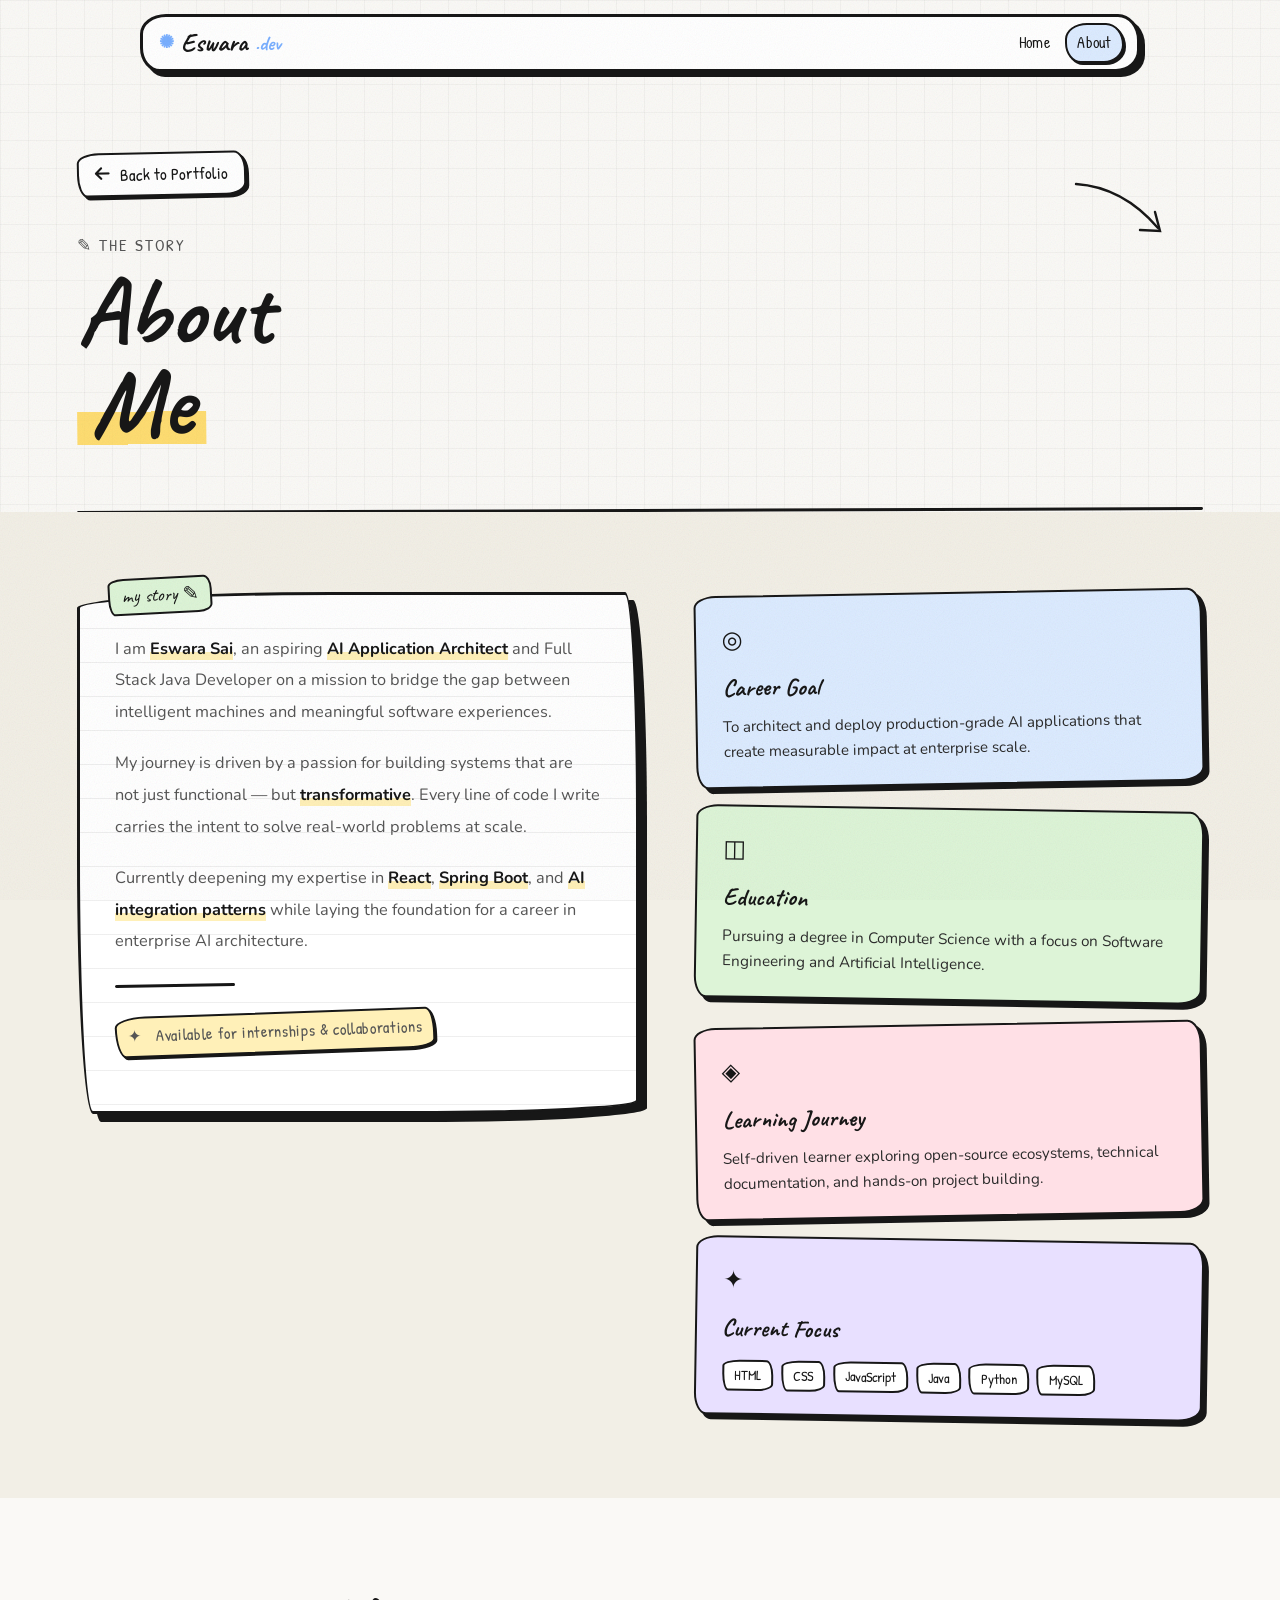
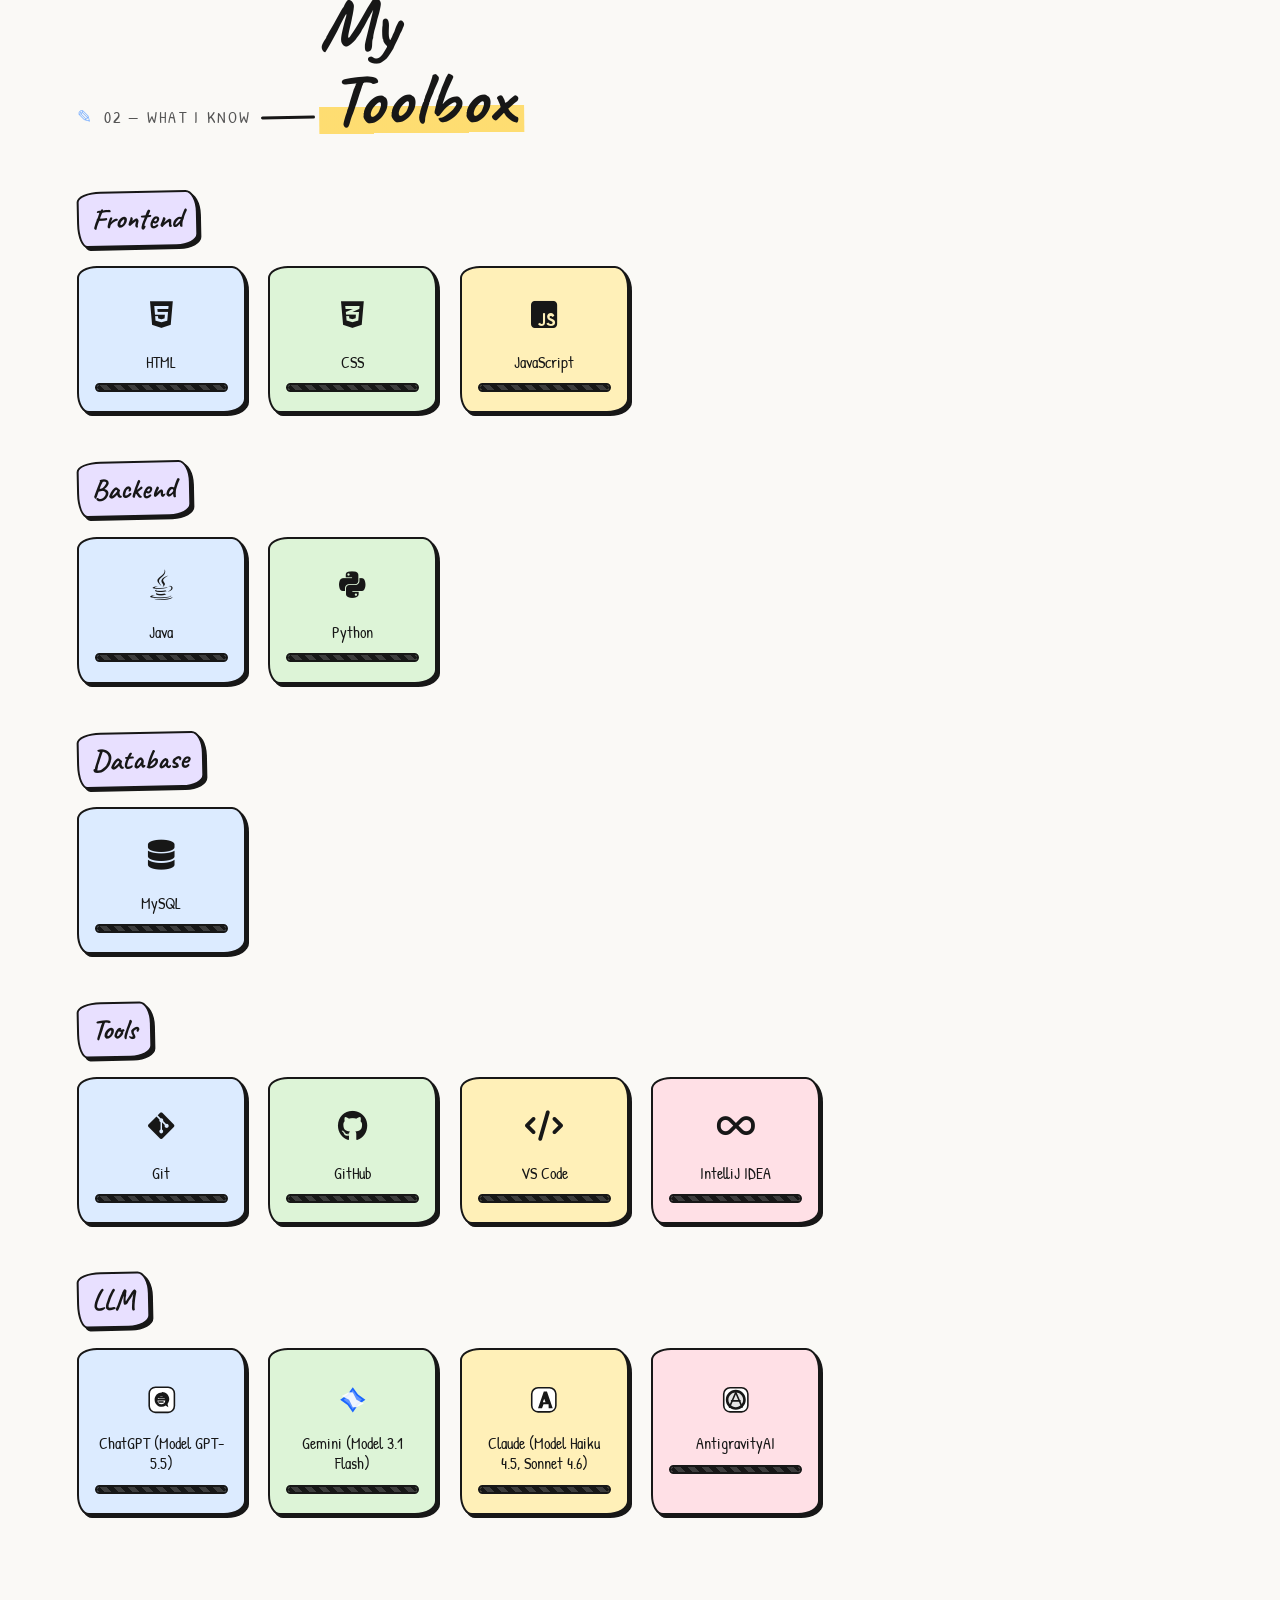
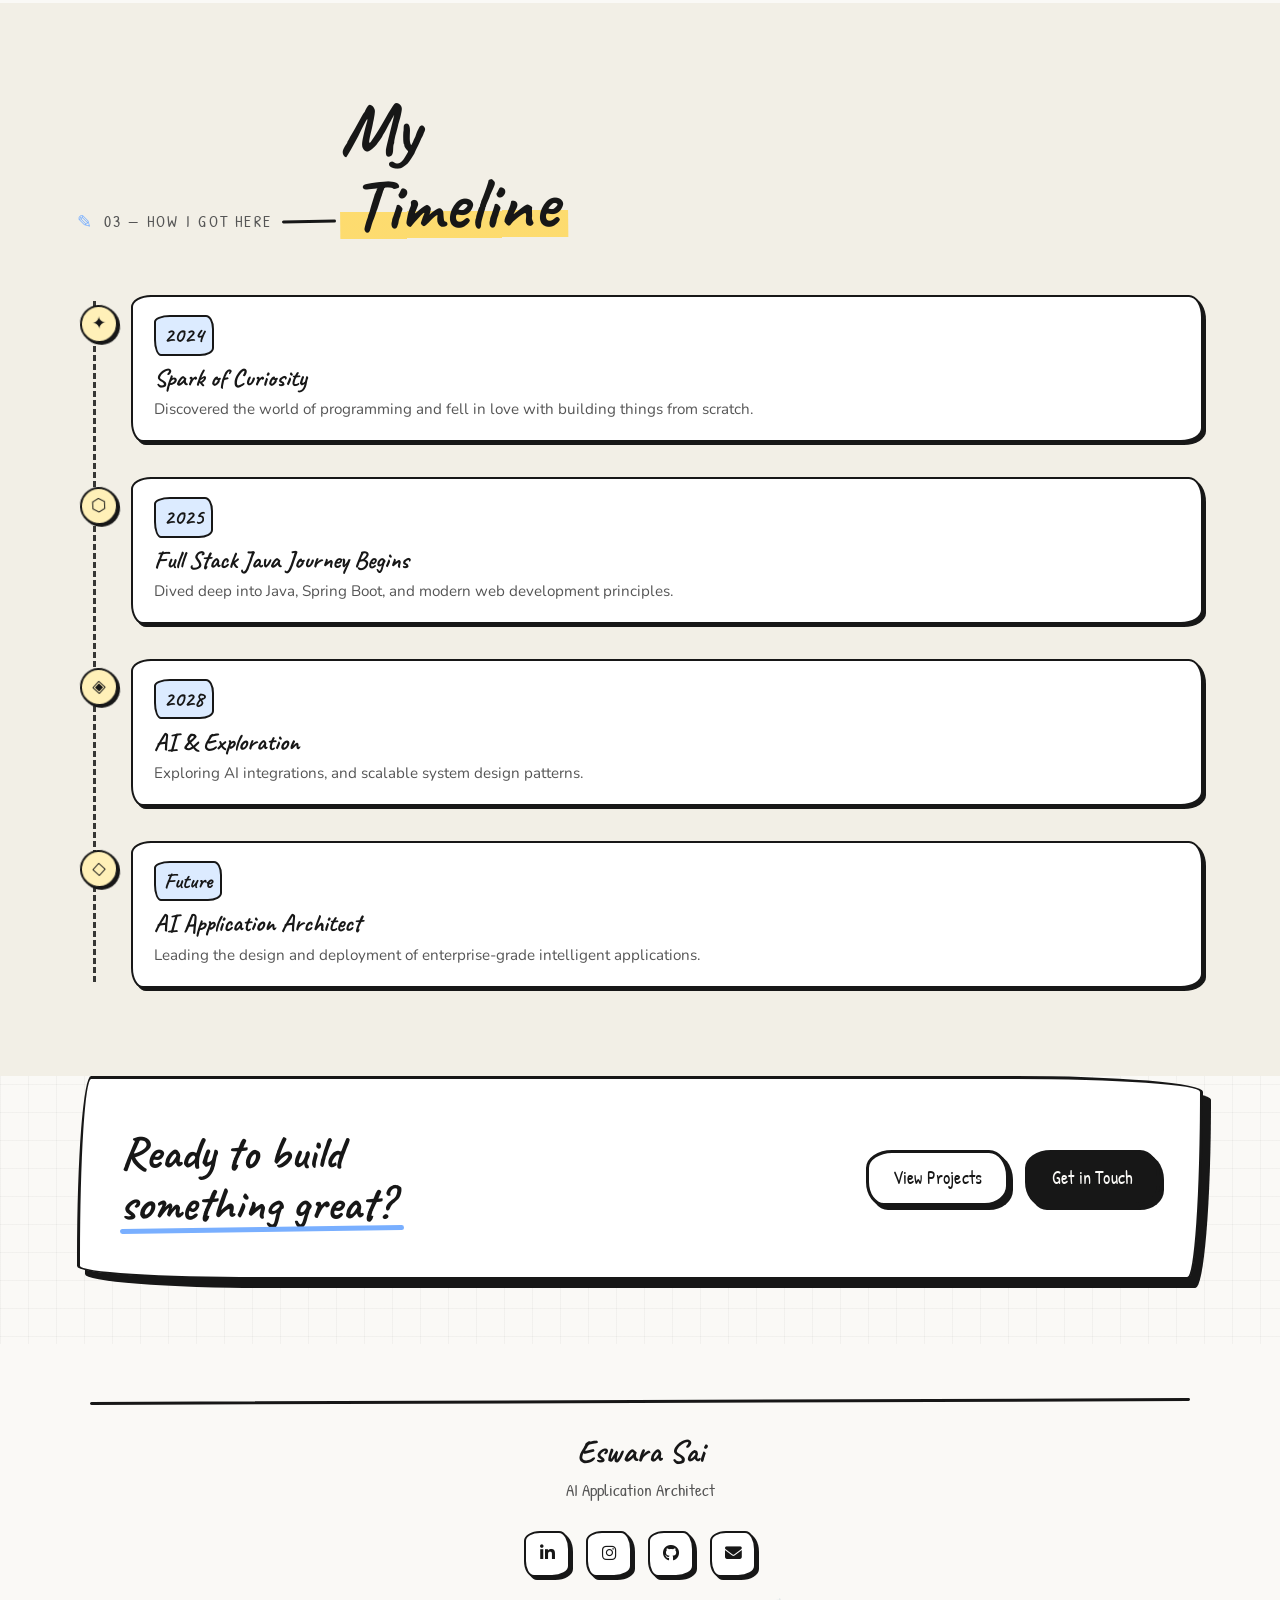
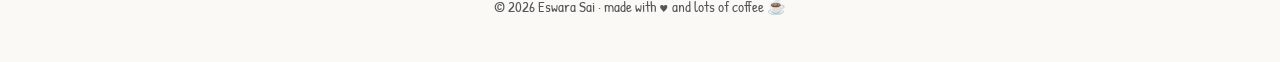
==== commit d0f79d27: "navbar update 1.1" ====
--- a/about.html
+++ b/about.html
@@ -159,22 +159,13 @@
   <ul class="nav-links">
     <li><a href="index.html#hero">Home</a></li>
     <li><a href="about.html" class="active">About</a></li>
-    <li><a href="index.html#projects">Projects</a></li>
-    <li><a href="about.html#skills">Skills</a></li>
-    <li><a href="about.html#timeline">Experience</a></li>
-    <li><a href="index.html#certificates">Certificates</a></li>
-    <li><a href="index.html#achievements">Achievements</a></li>
-    <li><a href="index.html#gallery">Gallery</a></li>
-    <li><a href="index.html#contact">Contact</a></li>
   </ul>
   <button class="nav-hamburger" id="hamburger" aria-label="Menu" aria-expanded="false">
     <span></span><span></span><span></span>
   </button>
 </nav>
 <div id="mobile-menu">
-  <a href="index.html#hero">Home</a><a href="about.html">About</a><a href="index.html#projects">Projects</a>
-  <a href="about.html#skills">Skills</a><a href="about.html#timeline">Experience</a><a href="index.html#certificates">Certificates</a>
-  <a href="index.html#achievements">Achievements</a><a href="index.html#gallery">Gallery</a><a href="index.html#contact">Contact</a>
+  <a href="index.html#hero">Home</a><a href="about.html">About</a>
 </div>
 
 <!-- ═══════════════════════════════════════════════════════════
--- a/style.css
+++ b/style.css
@@ -207,9 +207,9 @@
 /* ═══════════════  NAVBAR  ═══════════════ */
 #navbar{
   position:fixed; top:14px; left:50%; transform:translateX(-50%);
-  width:min(1240px, 94vw); z-index:1000;
+  width:min(1000px, 82vw); z-index:1000;
   display:flex; align-items:center; justify-content:space-between;
-  gap:1rem; padding:.55rem 1.1rem;
+  gap:.7rem; padding:.4rem .8rem;
   background: var(--paper-card);
   border: var(--stroke-thick) solid var(--ink);
   border-radius: 26px 22px 24px 20px / 20px 26px 22px 24px;
@@ -219,22 +219,22 @@
 #navbar.scrolled{ box-shadow: var(--shadow-sm); }
 .nav-logo{
   font-family: var(--font-hand);
-  font-size:1.85rem; font-weight:700; line-height:1;
+  font-size:1.6rem; font-weight:700; line-height:1;
   display:flex; align-items:center; gap:.45rem;
-  padding:.1rem .3rem; color:var(--ink);
+  padding:.05rem .2rem; color:var(--ink);
 }
 .nav-logo::before{
-  content:'✺'; font-size:1.3rem; color:var(--accent-blue);
+  content:'✺'; font-size:1.1rem; color:var(--accent-blue);
   transition: transform .4s var(--ease-spring);
 }
 .nav-logo:hover::before{ transform:rotate(90deg) scale(1.15); }
-.nav-logo::after{ content:'.dev'; color:var(--accent-blue); font-size:1.5rem; }
-.nav-links{ display:flex; align-items:center; gap:.3rem; }
+.nav-logo::after{ content:'.dev'; color:var(--accent-blue); font-size:1.3rem; }
+.nav-links{ display:flex; align-items:center; gap:.15rem; }
 .nav-links a{
   position:relative; display:inline-block;
   font-family: var(--font-label);
-  font-size:1.12rem; letter-spacing:.02em;
-  padding:.35rem .95rem; border-radius:22px 18px 20px 16px / 16px 22px 18px 20px;
+  font-size:1rem; letter-spacing:.02em;
+  padding:.25rem .65rem; border-radius:22px 18px 20px 16px / 16px 22px 18px 20px;
   border:2px solid transparent;
   transition: transform .25s var(--ease-spring), background .25s, border-color .25s;
 }
@@ -252,7 +252,6 @@
   box-shadow:2px 2px 0 var(--ink);
 }
 .nav-links a.active::after{ transform:scaleX(0); }
-
 .nav-hamburger{
   display:none; background:var(--paper-card);
   border:2.5px solid var(--ink); border-radius:12px 10px 12px 9px;
@@ -458,10 +457,10 @@
 }
 .hero-note.tape.blue{ background:var(--blue); transform:rotate(-3deg); }
 .hero-note.tape.green{ background:var(--green); transform:rotate(2deg); }
-.note-a{ top:9%; left:44%; }
-.note-b{ top:8%;  right:2%; }
+.note-a{ top:14%; left:44%; }
+.note-b{ top:13%; right:2%; }
 .note-c{ bottom:12%; right:4%; }
-.doodle-arrow{ top:16%; left:40%; width:86px; animation:bob 4.5s ease-in-out infinite; }
+.doodle-arrow{ top:21%; left:40%; width:86px; animation:bob 4.5s ease-in-out infinite; }
 .doodle-star{ top:5%; left:2%; width:44px; animation:wiggle 5s ease-in-out infinite; }
 .doodle-squiggle{ bottom:15%; left:1%; width:70px; opacity:.8; }
 
@@ -506,7 +505,7 @@
   border-radius: 22px 18px 24px 16px / 16px 24px 18px 22px;
   box-shadow: var(--shadow);
   padding:.85rem .85rem 1.1rem;
-  overflow:hidden;
+  overflow:visible;
   transition: transform .3s var(--ease-spring), box-shadow .3s var(--ease-spring);
 }
 .project-card:nth-child(3n+1){ transform:rotate(-1.2deg); }
@@ -522,19 +521,13 @@
   border-radius:10px 10px 0 0; background:var(--blue);
   transform:rotate(4deg); z-index:0;
 }
-.project-card::before{ /* arrow doodle on hover */
-  content:'→'; position:absolute; right:18px; bottom:10px;
-  font-family:var(--font-hand); font-size:1.7rem; color:var(--ink);
-  opacity:0; transform:translateX(-10px); transition:all .3s var(--ease-spring);
-}
 .project-card:hover{
   transform: rotate(0deg) translateY(-8px) !important;
   box-shadow: 10px 12px 0 var(--ink);
 }
-.project-card:hover::before{ opacity:.85; transform:translateX(0); }
 .project-img, .project-img-placeholder{
   position:relative; z-index:1;
-  width:100%; height:200px; object-fit:cover;
+  width:100%; aspect-ratio:2.2 / 1; height:auto; object-fit:contain;
   border:2.5px solid var(--ink);
   border-radius:16px 14px 18px 12px / 12px 18px 14px 16px;
   background: var(--paper-dark);
@@ -645,7 +638,7 @@
 .dynamic-card:hover{ transform:rotate(0deg) translateY(-7px); box-shadow:9px 11px 0 var(--ink); }
 .dynamic-card img,
 .dynamic-card .cert-img{
-  width:100%; height:180px; object-fit:cover; cursor:pointer;
+  display:block; width:100%; aspect-ratio:4 / 3; height:auto; object-fit:contain; cursor:pointer;
   border:2.5px solid var(--ink); border-radius:12px;
   background: var(--paper-dark);
   transition: transform .35s var(--ease-luxury);
@@ -686,13 +679,9 @@
 .masonry-item:nth-child(3n+2){ transform:rotate(1.6deg); }
 .masonry-item:nth-child(3n+3){ transform:rotate(-.8deg); }
 .masonry-item::before{ /* tape */
-  content:''; position:absolute; top:-12px; left:22px;
+  content:''; position:absolute; top:10px; left:22px; z-index:2;
   width:70px; height:24px; transform:rotate(-8deg);
   background: rgba(221,244,215,.85); border:2px solid var(--ink); border-radius:3px;
-}
-.masonry-item::after{ /* handwritten caption line */
-  content:'snapshot ✦'; position:absolute; bottom:.55rem; left:0; right:0;
-  text-align:center; font-family:var(--font-hand); font-size:1.1rem; color:var(--muted);
 }
 .masonry-item:hover{ transform:rotate(0deg) translateY(-6px); box-shadow:9px 11px 0 var(--ink); }
 .masonry-item img{
@@ -701,6 +690,13 @@
   transition: transform .45s var(--ease-luxury);
 }
 .masonry-item:hover img{ transform:scale(1.02); }
+.gallery-caption{
+  margin:.7rem 0 -.8rem;
+  text-align:center;
+  font-family:var(--font-hand);
+  font-size:1.1rem;
+  color:var(--muted);
+}
 
 /* ═══════════════  CONTACT  ═══════════════ */
 .contact-grid{
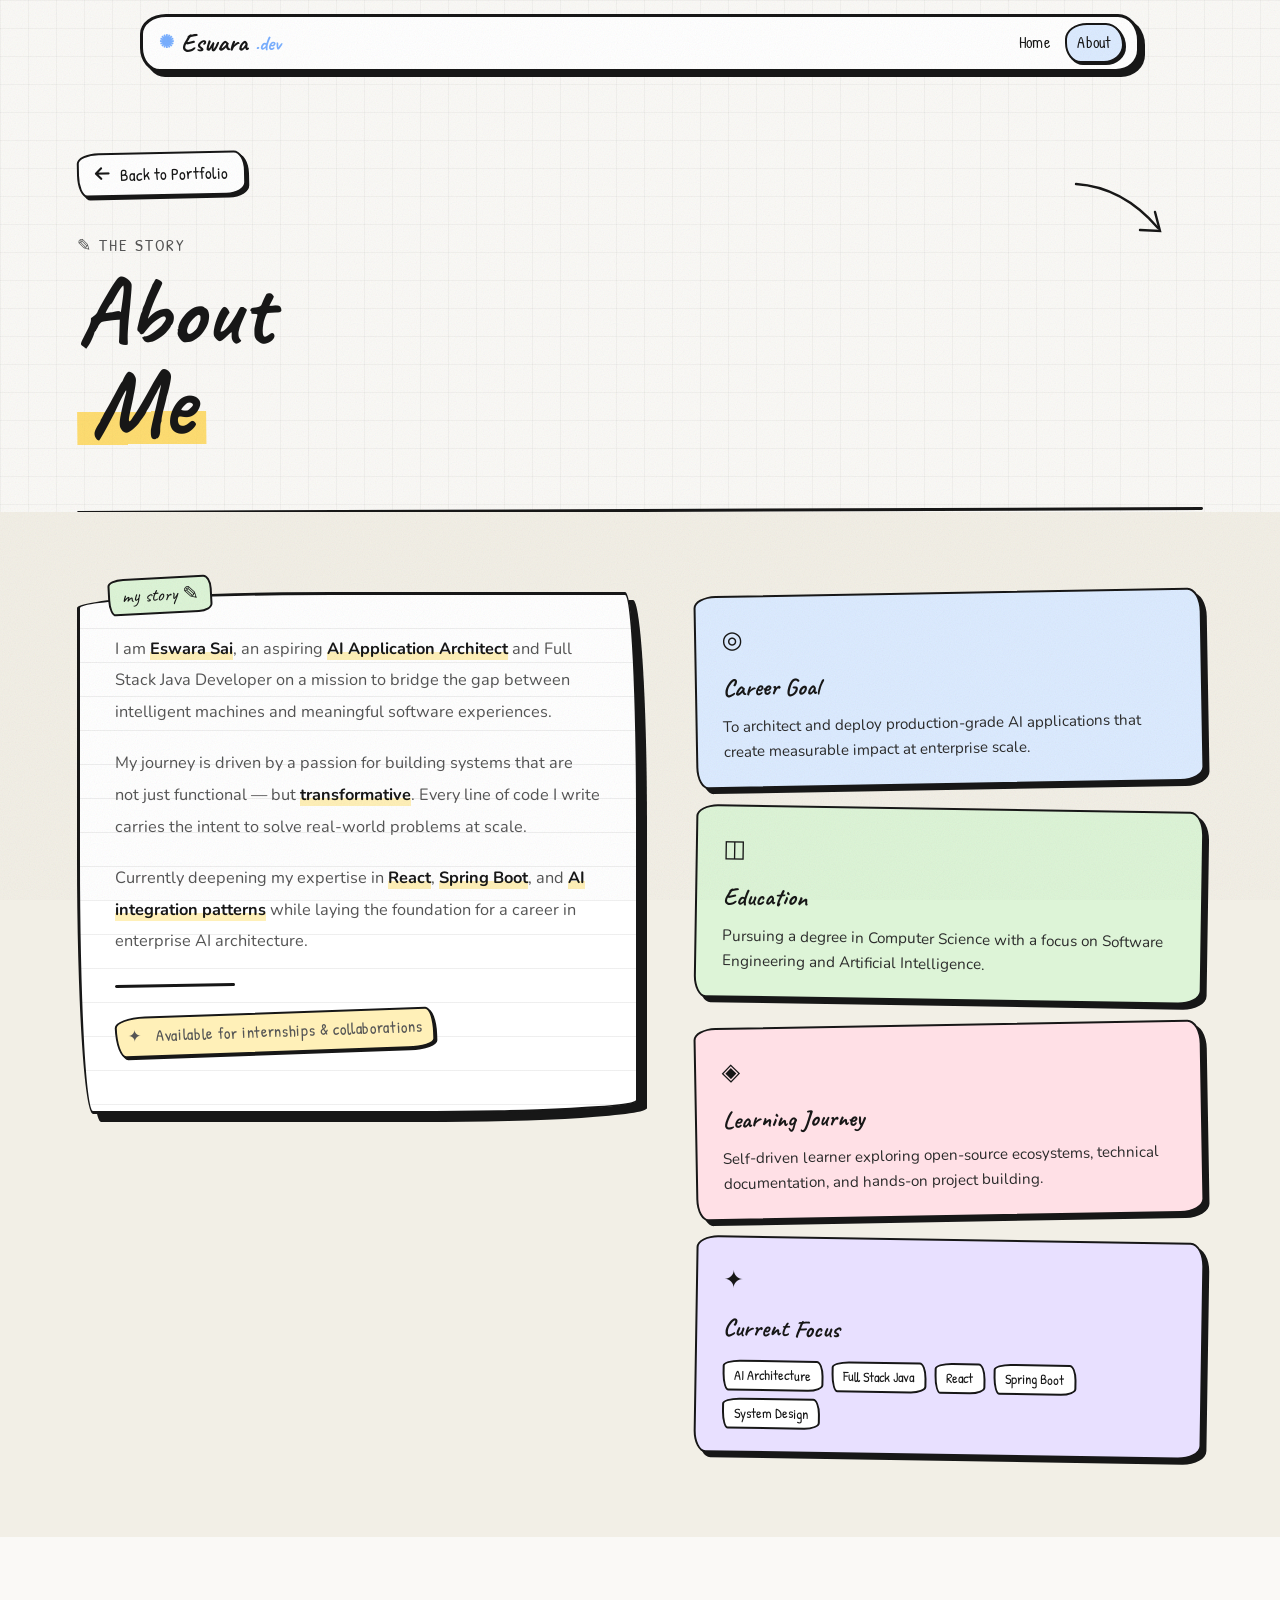
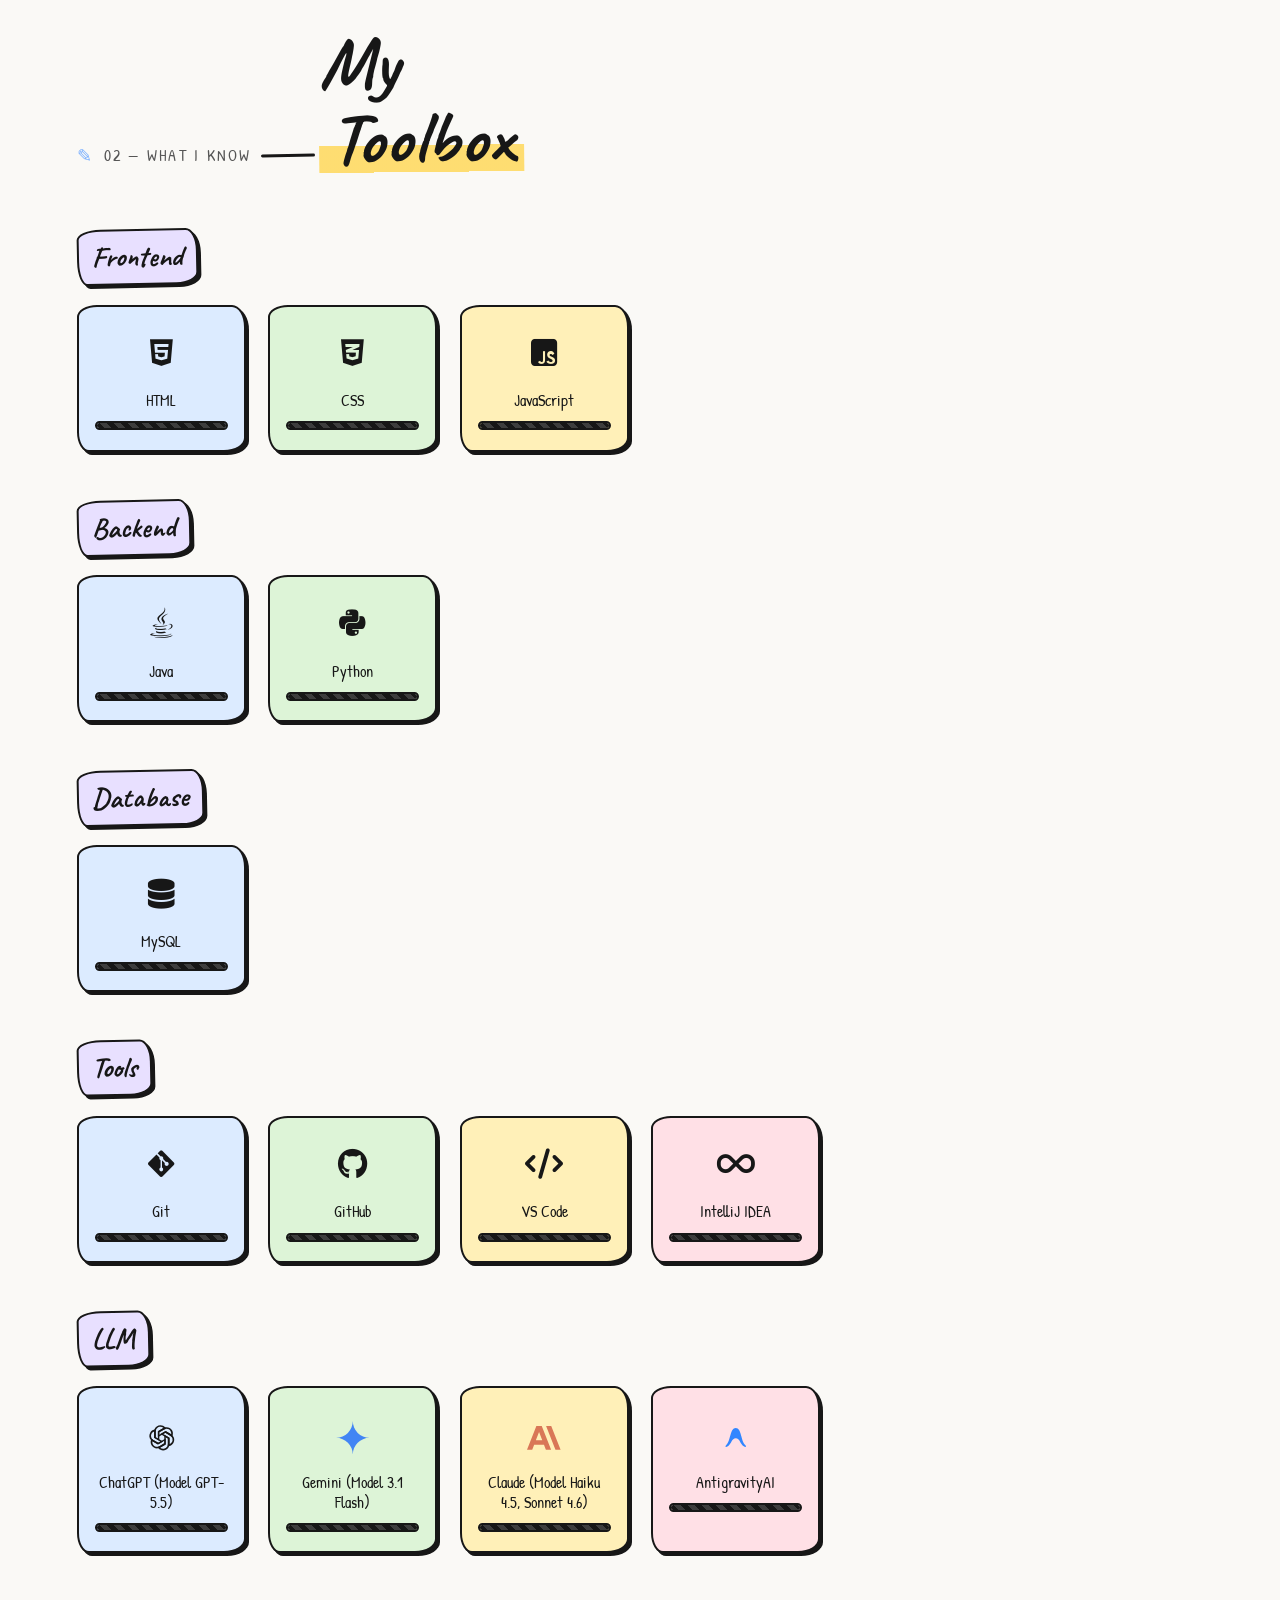
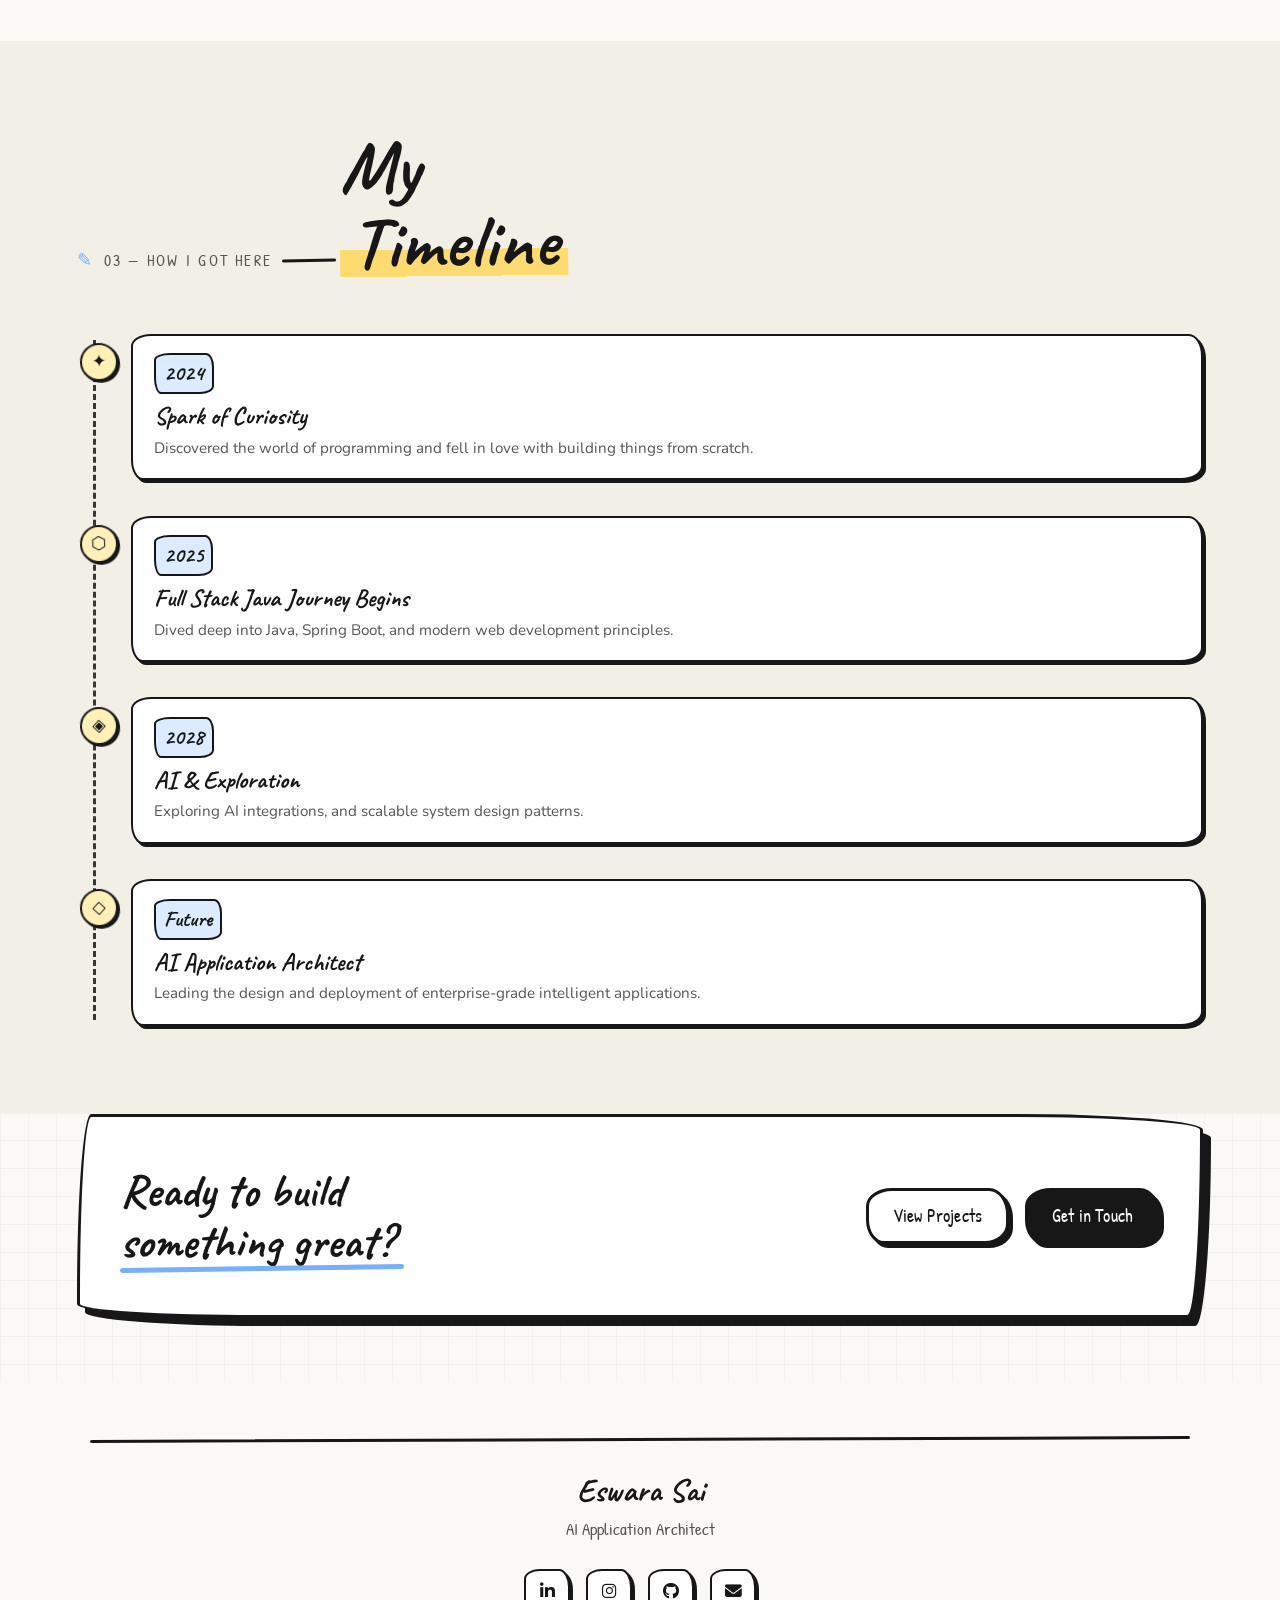
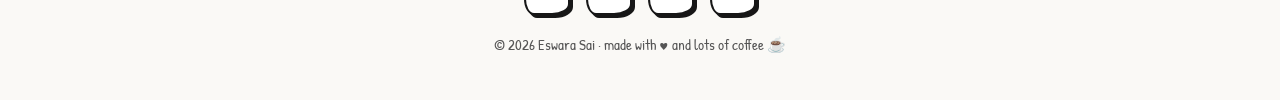
==== commit 79a0c638: "updations" ====
--- a/about.html
+++ b/about.html
@@ -277,10 +277,10 @@
   'GitHub':'<i class="fab fa-github"></i>',
   'VS Code':'<i class="fas fa-code"></i>',
   'IntelliJ IDEA':'<i class="fas fa-infinity"></i>',
-  'ChatGPT (Model GPT-5.5)':'<svg class="llm-icon" viewBox="0 0 64 64" aria-hidden="true"><rect x="8" y="8" width="48" height="48" rx="12" fill="#FFFFFF" stroke="#171717" stroke-width="3"/><path d="M32 18c-7.6 0-13.7 6.1-13.7 13.7 0 7.6 6.1 13.7 13.7 13.7 2.7 0 5.2-.8 7.3-2.3l5.2 3.3-1.6-6.4c2.1-2.6 3.3-5.8 3.3-9.3 0-7.6-6.1-13.7-13.7-13.7Zm-8.2 15.3c0-4.1 3.3-7.4 7.4-7.4 4.1 0 7.4 3.3 7.4 7.4 0 4.1-3.3 7.4-7.4 7.4-4.1 0-7.4-3.3-7.4-7.4Z" fill="#171717"/><path d="M23.8 31.8h16.4" stroke="#171717" stroke-width="3" stroke-linecap="round"/><path d="M26.5 27.8h11.1" stroke="#171717" stroke-width="3" stroke-linecap="round"/><path d="M26.5 36.1h7.9" stroke="#171717" stroke-width="3" stroke-linecap="round"/></svg>',
-  'Gemini (Model 3.1 Flash)':'<svg class="llm-icon" viewBox="0 0 64 64" aria-hidden="true"><path d="M32 8 42 22l14 10-14 10L32 56 22 42 8 32l14-10L32 8Z" fill="#1B66FF"/><path d="M32 13.5 39.3 24l10.2 7.5-10.2 7.5L32 50.5 24.7 39.5 14.5 32l10.2-7.5L32 13.5Z" fill="#fff" opacity=".3"/><path d="M32 18l7.1 14 14 7.1-14 7.1L32 46l-7.1-14-14-7.1 14-7.1L32 18Z" fill="#fff" opacity=".9"/></svg>',
-  'Claude (Model Haiku 4.5, Sonnet 4.6)':'<svg class="llm-icon" viewBox="0 0 64 64" aria-hidden="true"><rect x="9" y="9" width="46" height="46" rx="12" fill="#fff" stroke="#171717" stroke-width="3"/><path d="M32 16 21 48h7.6l2.9-7.6h9.6L41.3 48H49L38 16h-6Zm-1.9 20.6 2.6-6.6 2.6 6.6h-5.2Z" fill="#171717"/></svg>',
-  'AntigravityAI':'<svg class="llm-icon" viewBox="0 0 64 64" aria-hidden="true"><rect x="9" y="9" width="46" height="46" rx="12" fill="#fff" stroke="#171717" stroke-width="3"/><circle cx="32" cy="32" r="14" fill="#171717" opacity=".12"/><path d="M32 18c-7.7 0-14 6.3-14 14s6.3 14 14 14 14-6.3 14-14-6.3-14-14-14Zm0-5c10.5 0 19 8.5 19 19S42.5 51 32 51 13 42.5 13 32 21.5 13 32 13Z" fill="#171717"/><path d="M20 46 32 18l12 28" fill="none" stroke="#171717" stroke-width="3" stroke-linecap="round" stroke-linejoin="round"/><path d="M24 34h16" stroke="#171717" stroke-width="3" stroke-linecap="round"/></svg>'
+  'ChatGPT (Model GPT-5.5)':'<svg class="llm-icon" viewBox="0 0 2406 2406" aria-hidden="true"><g fill="currentColor"><path d="M1107.3 299.1c-197.999 0-373.9 127.3-435.2 315.3L650 743.5v427.9c0 21.4 11 40.4 29.4 51.4l344.5 198.515V833.3h.1v-27.9L1372.7 604c33.715-19.52 70.44-32.857 108.47-39.828L1447.6 450.3C1361 353.5 1237.1 298.5 1107.3 299.1zm0 117.5-.6.6c79.699 0 156.3 27.5 217.6 78.4-2.5 1.2-7.4 4.3-11 6.1L952.8 709.3c-18.4 10.4-29.4 30-29.4 51.4V1248l-155.1-89.4V755.8c-.1-187.099 151.601-338.9 339-339.2z"/><use href="#openai-mark" transform="rotate(60 1203 1203)"/><use href="#openai-mark" transform="rotate(120 1203 1203)"/><use href="#openai-mark" transform="rotate(180 1203 1203)"/><use href="#openai-mark" transform="rotate(240 1203 1203)"/><use href="#openai-mark" transform="rotate(300 1203 1203)"/></g><defs><path id="openai-mark" d="M1107.3 299.1c-197.999 0-373.9 127.3-435.2 315.3L650 743.5v427.9c0 21.4 11 40.4 29.4 51.4l344.5 198.515V833.3h.1v-27.9L1372.7 604c33.715-19.52 70.44-32.857 108.47-39.828L1447.6 450.3C1361 353.5 1237.1 298.5 1107.3 299.1zm0 117.5-.6.6c79.699 0 156.3 27.5 217.6 78.4-2.5 1.2-7.4 4.3-11 6.1L952.8 709.3c-18.4 10.4-29.4 30-29.4 51.4V1248l-155.1-89.4V755.8c-.1-187.099 151.601-338.9 339-339.2z"/></defs></svg>',
+  'Gemini (Model 3.1 Flash)':'<svg class="llm-icon" viewBox="0 0 24 24" aria-hidden="true"><path fill="#4285F4" d="M11.04 19.32Q12 21.51 12 24q0-2.49.93-4.68.96-2.19 2.58-3.81t3.81-2.55Q21.51 12 24 12q-2.49 0-4.68-.93a12.3 12.3 0 0 1-3.81-2.58 12.3 12.3 0 0 1-2.58-3.81Q12 2.49 12 0q0 2.49-.96 4.68-.93 2.19-2.55 3.81a12.3 12.3 0 0 1-3.81 2.58Q2.49 12 0 12q2.49 0 4.68.96 2.19.93 3.81 2.55t2.55 3.81"/></svg>',
+  'Claude (Model Haiku 4.5, Sonnet 4.6)':'<svg class="llm-icon" viewBox="0 0 24 24" aria-hidden="true"><path fill="#D97757" d="M17.3041 3.541h-3.6718l6.696 16.918H24Zm-10.6082 0L0 20.459h3.7442l1.3693-3.5527h7.0052l1.3693 3.5528h3.7442L10.5363 3.5409Zm-.3712 10.2232 2.2914-5.9456 2.2914 5.9456Z"/></svg>',
+  'AntigravityAI':'<svg class="llm-icon" viewBox="0 0 136 136" aria-hidden="true"><path fill="#3186FF" d="M89.6992 93.695C94.3659 97.195 101.366 94.8617 94.9492 88.445C75.6992 69.7783 79.7825 18.445 55.8659 18.445C31.9492 18.445 36.0325 69.7783 16.7825 88.445C9.78251 95.445 17.3658 97.195 22.0325 93.695C40.1159 81.445 38.9492 59.8617 55.8659 59.8617C72.7825 59.8617 71.6159 81.445 89.6992 93.695Z" transform="translate(12 10)"/></svg>'
 };
 const SKILL_LEVELS = {
   'HTML':100,'CSS':100,'JavaScript':100,'React':100,
@@ -300,8 +300,7 @@
     { icon:'◈', heading:'Learning Journey',text:'Self-driven learner exploring open-source ecosystems, technical documentation, and hands-on project building.' },
     {
       icon:'✦', heading:'Current Focus', isTagCard: true,
-      tags: (DATA.skills ? Object.values(DATA.skills).flat().slice(0,6)
-             : ['AI Architecture','Full Stack Java','React','Spring Boot','System Design'])
+      tags: ['AI Architecture','Full Stack Java','React','Spring Boot','System Design']
     }
   ];
   cards.forEach((c, i) => {
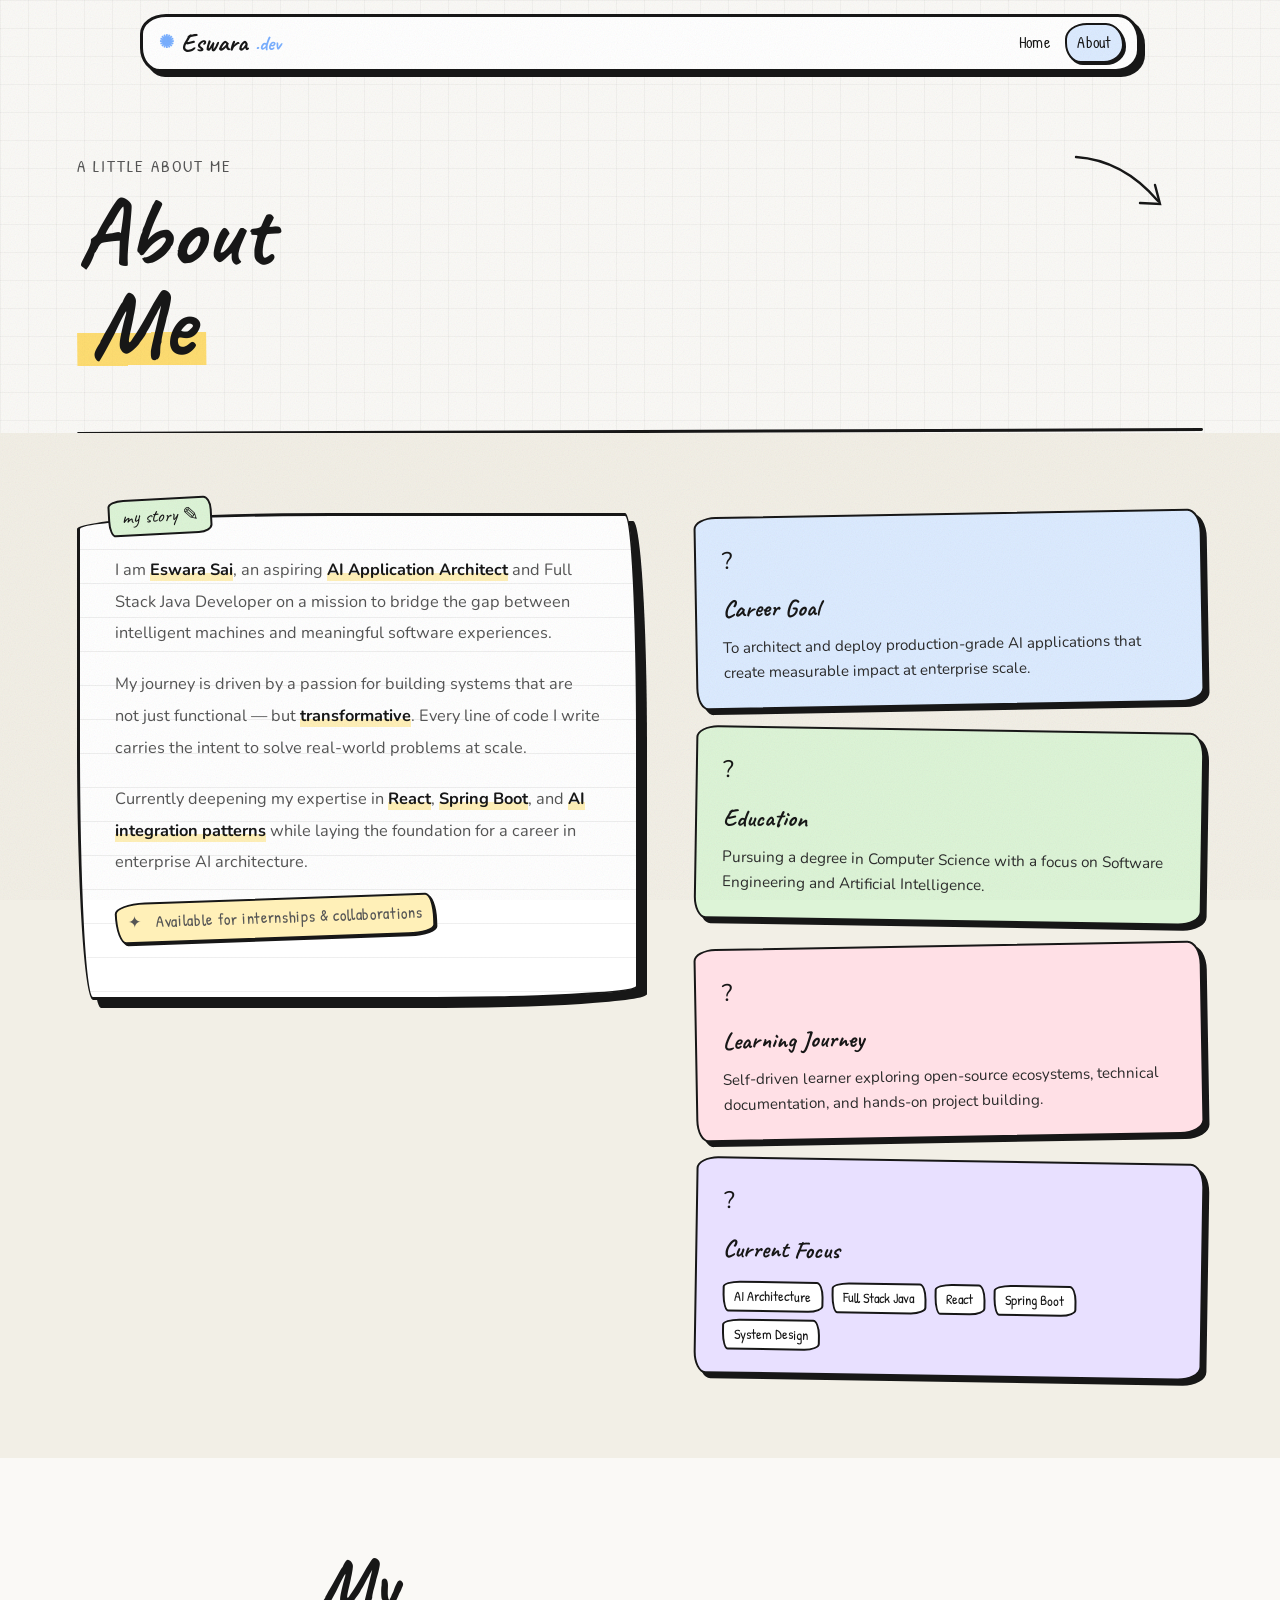
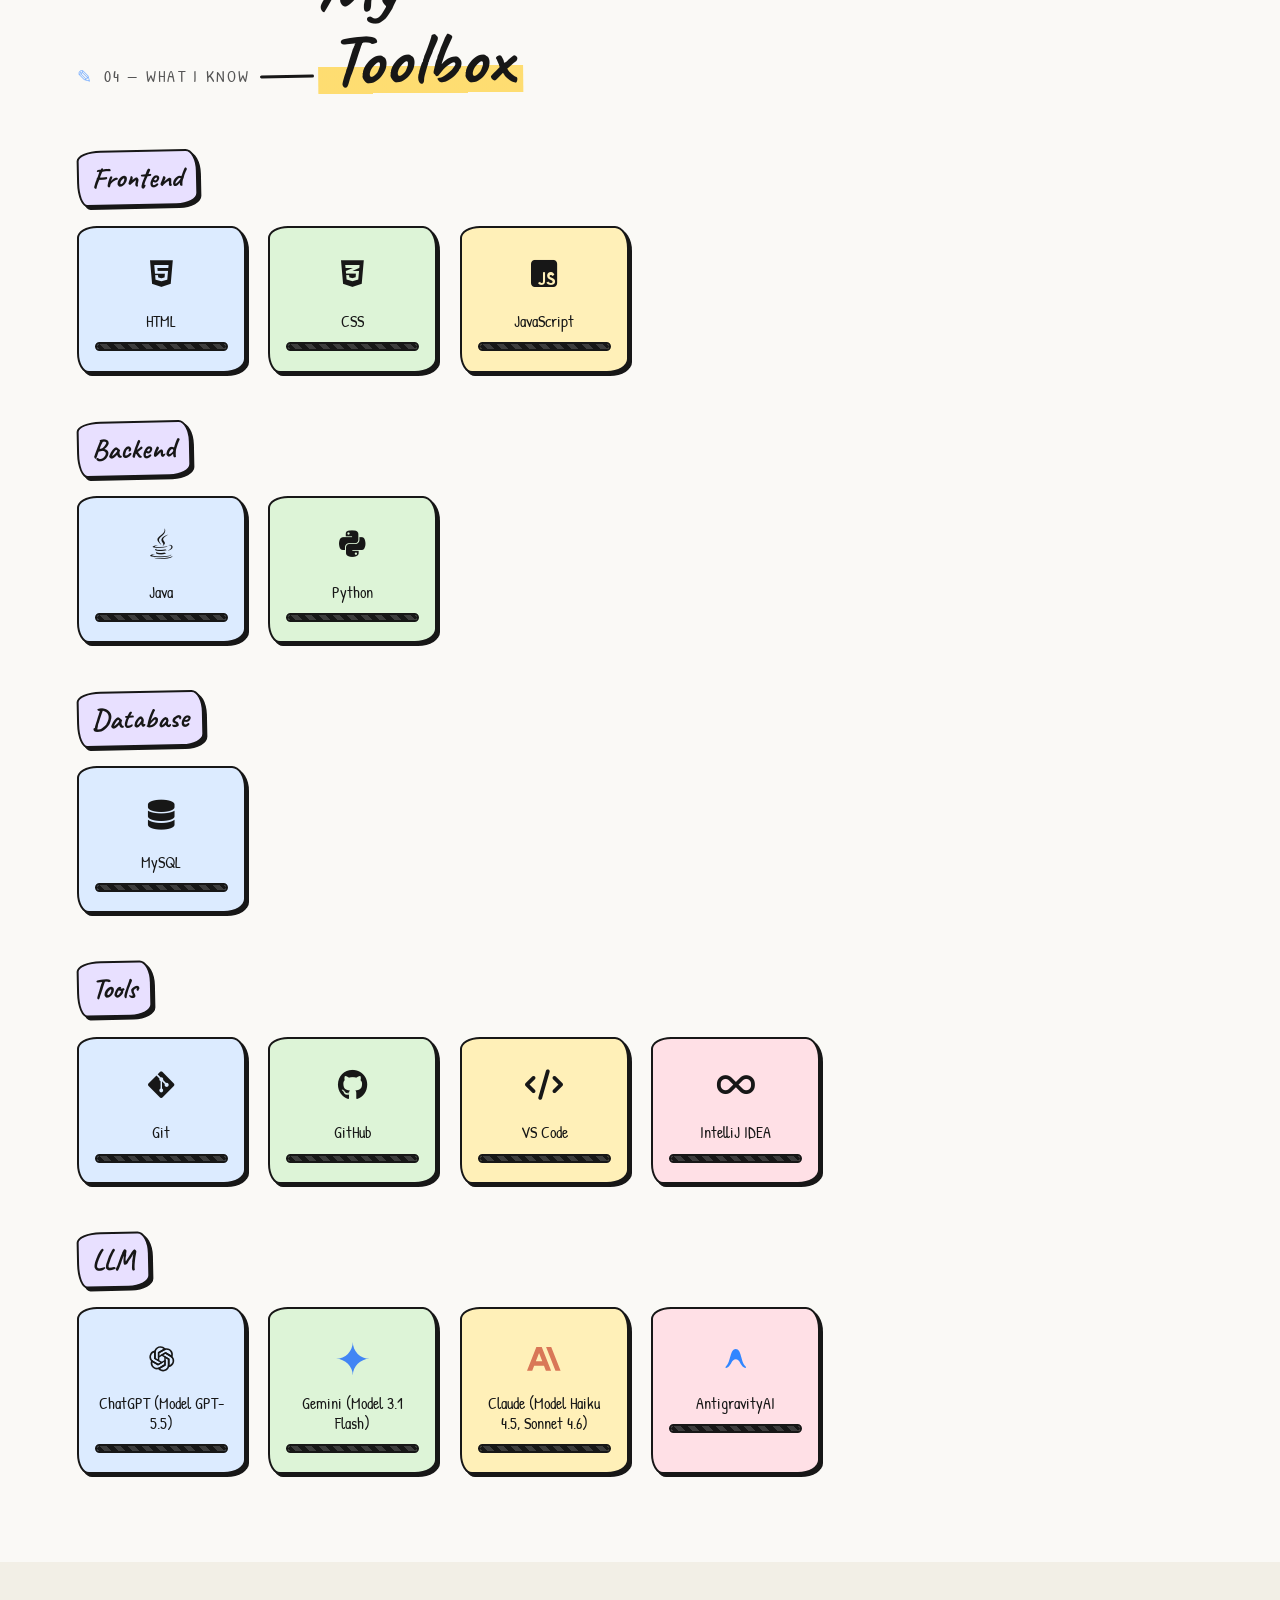
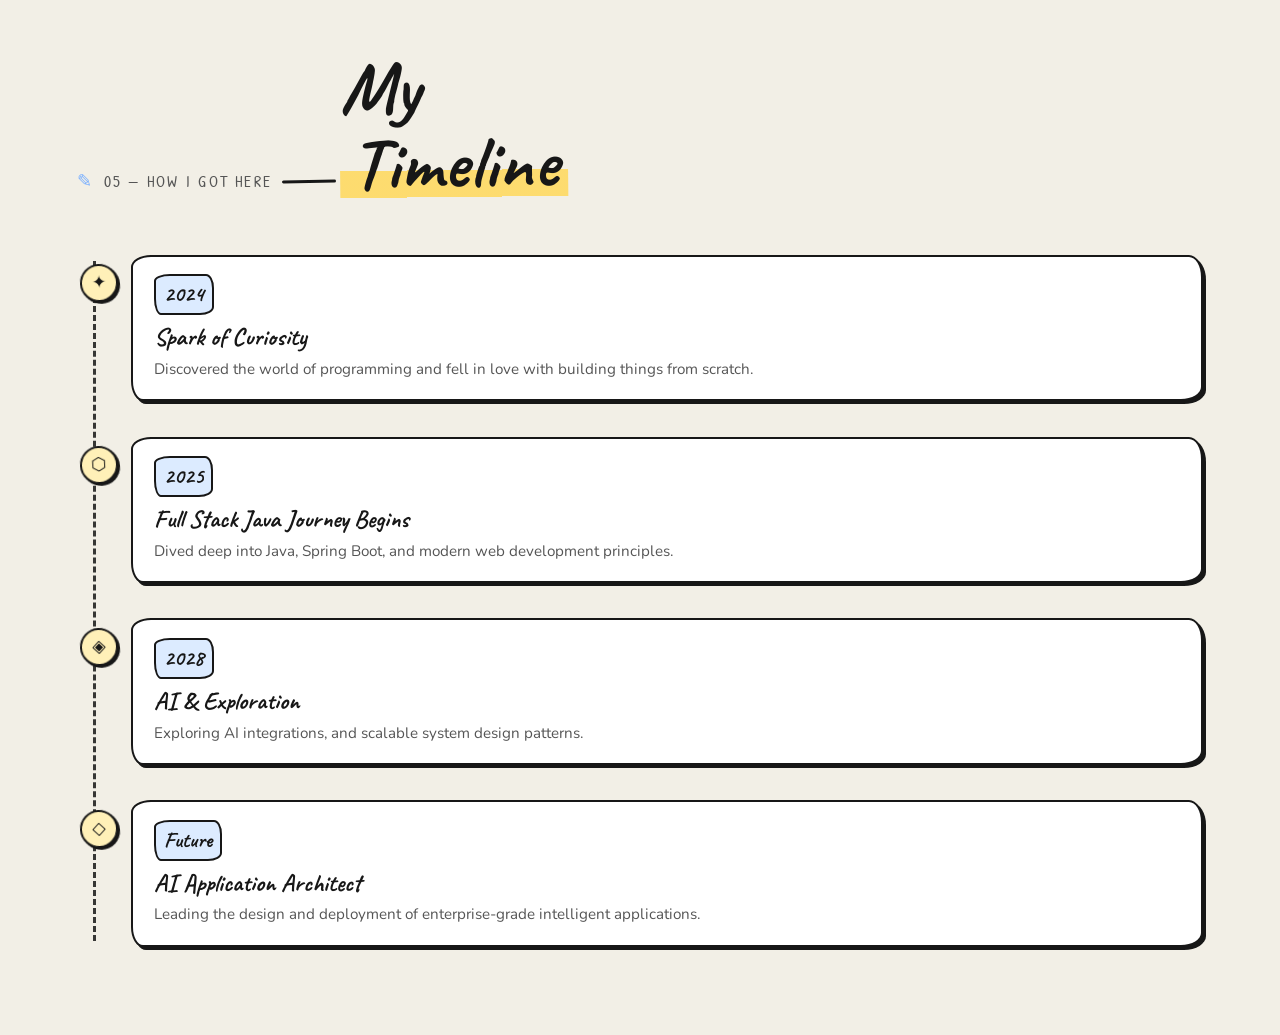
==== commit cf5221ae: "version 2.0" ====
--- a/about.html
+++ b/about.html
@@ -5,394 +5,72 @@
   <meta name="viewport" content="width=device-width,initial-scale=1.0"/>
   <meta name="description" content="About Eswara Sai – AI Application Architect & Full Stack Developer"/>
   <title>About · Eswara Sai</title>
+  <link rel="icon" href="data:,">
   <link rel="preconnect" href="https://fonts.googleapis.com">
   <link rel="preconnect" href="https://fonts.gstatic.com" crossorigin>
-  <link href="https://fonts.googleapis.com/css2?family=Caveat:wght@500;600;700&family=Patrick+Hand&family=Kalam:wght@400;700&family=Nunito:ital,wght@0,400;0,600;0,700;1,400&display=swap" rel="stylesheet">
-  <link rel="stylesheet" href="style.css"/>
+  <link href="https://fonts.googleapis.com/css2?family=Caveat:wght@500;600;700&family=Kalam:wght@400;700&family=Nunito:ital,wght@0,400;0,600;0,700;1,400&family=Patrick+Hand&display=swap" rel="stylesheet">
+  <link rel="stylesheet" href="/style.css"/>
   <link rel="stylesheet" href="https://cdnjs.cloudflare.com/ajax/libs/font-awesome/6.5.0/css/all.min.css"/>
-  <style>
-    /* ── About page · hand-drawn notebook styles ──────────── */
-    .about-page-hero{
-      min-height:48vh; display:flex; flex-direction:column;
-      align-items:flex-start; justify-content:flex-end;
-      padding:9.5rem 6vw 4rem; position:relative; overflow:hidden;
-    }
-    .about-page-hero::after{
-      content:''; position:absolute; left:6vw; right:6vw; bottom:0; height:3px;
-      background:var(--ink); border-radius:4px; transform:rotate(-.2deg);
-    }
-    .about-page-hero .back-link{
-      font-family:var(--font-label); font-size:1.05rem; color:var(--ink);
-      display:inline-flex; align-items:center; gap:.6rem; margin-bottom:2.2rem;
-      background:var(--paper-card); border:2.5px solid var(--ink);
-      border-radius:22px 12px 20px 10px / 10px 20px 12px 22px;
-      box-shadow:3px 3px 0 var(--ink); padding:.35rem 1rem;
-      transform:rotate(-1.2deg);
-      transition:transform .2s var(--ease-spring), background .2s, box-shadow .2s;
-    }
-    .about-page-hero .back-link:hover{
-      transform:rotate(0) translate(-2px,-3px); background:var(--blue);
-      box-shadow:6px 7px 0 var(--ink);
-    }
-    .about-page-hero .page-eyebrow{
-      font-family:var(--font-label); font-size:1.05rem; letter-spacing:.12em;
-      text-transform:uppercase; color:var(--muted); margin-bottom:.4rem;
-    }
-    .about-page-hero .page-title{
-      font-family:var(--font-hand); font-weight:700;
-      font-size:clamp(3rem,9vw,6rem); line-height:.95;
-    }
-    .about-page-hero .page-title em{ font-style:normal; position:relative; display:inline-block; }
-    .about-page-hero .page-title em{
-      background:linear-gradient(transparent 60%, rgba(255,216,90,.85) 60%, rgba(255,216,90,.85) 96%, transparent 96%);
-      padding:0 .14em; transform:rotate(-.6deg);
-    }
-    .about-page-hero .doodle-about{ position:absolute; right:7vw; top:34%; width:120px; color:var(--ink); }
-    .about-page-hero .doodle-about path{ fill:none; stroke:currentColor; stroke-width:2.4; stroke-linecap:round; }
-
-    /* Bio as a journal page */
-    .about-body{ background:var(--paper-dark); padding:5rem 6vw; }
-    .about-intro-grid{
-      display:grid; grid-template-columns:1.05fr .95fr; gap:3.5rem;
-      align-items:start; margin-top:0;
-    }
-    .about-text{
-      background:var(--paper-card);
-      border:3px solid var(--ink);
-      border-radius:255px 14px 225px 16px / 16px 225px 14px 255px;
-      box-shadow:8px 8px 0 var(--ink);
-      padding:2.4rem 2.2rem; position:relative;
-      background-image:repeating-linear-gradient(transparent 0 33px, rgba(23,23,23,.07) 33px 34px);
-    }
-    .about-text::before{
-      content:'my story ✎'; position:absolute; top:-18px; left:28px;
-      font-family:var(--font-hand); font-size:1.2rem;
-      background:var(--green); border:2.5px solid var(--ink);
-      border-radius:16px 8px 14px 7px / 7px 14px 8px 16px;
-      padding:0 .7rem; transform:rotate(-3deg);
-    }
-    .about-text p{ font-size:1.02rem; line-height:1.95; color:var(--muted); margin-bottom:1.2rem; }
-    .about-text p span{
-      color:var(--ink); font-weight:700;
-      background:linear-gradient(transparent 62%, var(--yellow) 62%);
-    }
-    .about-cards{ display:flex; flex-direction:column; gap:1.4rem; }
-    .about-card{
-      background:var(--paper-card);
-      border:2.5px solid var(--ink);
-      border-radius:22px 14px 24px 12px / 12px 24px 14px 22px;
-      box-shadow:5px 5px 0 var(--ink);
-      padding:1.4rem 1.6rem; position:relative;
-      transition:transform .3s var(--ease-spring), box-shadow .3s var(--ease-spring);
-    }
-    .about-card:nth-child(odd){ transform:rotate(-1deg); }
-    .about-card:nth-child(even){ transform:rotate(.9deg); }
-    .about-card:nth-child(4n+1){ background:var(--blue); }
-    .about-card:nth-child(4n+2){ background:var(--green); }
-    .about-card:nth-child(4n+3){ background:var(--pink); }
-    .about-card:nth-child(4n+4){ background:var(--lavender); }
-    .about-card:hover{ transform:rotate(0) translate(-3px,-5px); box-shadow:9px 11px 0 var(--ink); }
-    .about-card-icon{ font-size:1.5rem; margin-bottom:.4rem; }
-    .about-card h4{
-      font-family:var(--font-hand); font-weight:700; font-size:1.5rem;
-      margin-bottom:.4rem; color:var(--ink);
-    }
-    .about-card p{ font-size:.95rem; color:var(--ink-soft); line-height:1.65; }
-    .about-focus-tags{ display:flex; flex-wrap:wrap; gap:.45rem; margin-top:.7rem; }
-    .about-focus-tag{
-      font-family:var(--font-label); font-size:.88rem; padding:.1rem .65rem;
-      border:2px solid var(--ink); border-radius:18px 7px 16px 6px / 6px 16px 7px 18px;
-      background:var(--paper-card); color:var(--ink);
-      transition:transform .2s var(--ease-spring);
-    }
-    .about-card:hover .about-focus-tag{ transform:rotate(-2deg); }
-
-    .skills-section{ padding:5.5rem 6vw; background:var(--paper); }
-    .timeline-section{ padding:5.5rem 6vw; background:var(--paper-dark); }
-
-    .about-cta-strip{
-      margin:0 6vw 4rem; padding:3rem 2.5rem;
-      background:var(--paper-card);
-      border:3px solid var(--ink);
-      border-radius:18px 240px 20px 230px / 230px 20px 240px 18px;
-      box-shadow:8px 8px 0 var(--ink);
-      display:flex; align-items:center; justify-content:space-between;
-      gap:2rem; flex-wrap:wrap;
-    }
-    .about-cta-strip h3{
-      font-family:var(--font-hand); font-weight:700;
-      font-size:clamp(1.9rem,4.4vw,2.9rem); line-height:1.1;
-    }
-    .about-cta-strip h3 em{ font-style:normal; position:relative; display:inline-block; }
-    .about-cta-strip h3 em::after{
-      content:''; position:absolute; left:0; right:-4%; bottom:-.08em; height:5px;
-      background:var(--accent-blue); border-radius:4px; transform:rotate(-.8deg);
-    }
-    .about-cta-strip .cta-buttons{ display:flex; gap:1rem; flex-wrap:wrap; }
-
-    @media (max-width:900px){
-      .about-intro-grid{ grid-template-columns:1fr; gap:2.4rem; }
-      .about-page-hero .doodle-about{ display:none; }
-      .about-cta-strip{ flex-direction:column; text-align:center; }
-      .about-cta-strip .cta-buttons{ justify-content:center; }
-    }
-    @media (max-width:600px){
-      .about-page-hero{ padding:8.5rem 6vw 3rem; }
-      .about-body, .skills-section, .timeline-section{ padding:4rem 6vw; }
-      .about-text{ padding:1.8rem 1.4rem; }
-      .about-card{ transform:none !important; }
-      .about-cta-strip{ padding:2.2rem 1.4rem; }
-    }
-  </style>
 </head>
 <body>
-
-<!-- ── Noise overlay ───────────────────────────────────────── -->
 <div id="noise"></div>
 
-
-<!-- ═══════════════════════════════════════════════════════════
-     NAVIGATION
-═══════════════════════════════════════════════════════════ -->
 <nav id="navbar">
-  <a href="index.html#hero" class="nav-logo">Eswara</a>
+  <a href="/" class="nav-logo">Eswara</a>
   <ul class="nav-links">
-    <li><a href="index.html#hero">Home</a></li>
-    <li><a href="about.html" class="active">About</a></li>
+    <li><a href="/">Home</a></li>
+    <li><a href="/about.html" class="active" aria-current="page">About</a></li>
   </ul>
-  <button class="nav-hamburger" id="hamburger" aria-label="Menu" aria-expanded="false">
-    <span></span><span></span><span></span>
-  </button>
+  <button class="nav-hamburger" id="hamburger" aria-label="Menu" aria-expanded="false"><span></span><span></span><span></span></button>
 </nav>
 <div id="mobile-menu">
-  <a href="index.html#hero">Home</a><a href="about.html">About</a>
+  <a href="/">Home</a>
+  <a href="/about.html" aria-current="page">About</a>
 </div>
 
-<!-- ═══════════════════════════════════════════════════════════
-     PAGE HERO
-═══════════════════════════════════════════════════════════ -->
-<div class="about-page-hero">
-  <a href="index.html" class="back-link reveal">
-    <i class="fas fa-arrow-left"></i> Back to Portfolio
-  </a>
-  <p class="page-eyebrow reveal">✎ the story</p>
-  <h1 class="page-title reveal" data-delay="1">About<br><em>Me</em></h1>
-  <svg class="doodle-about" viewBox="0 0 120 70" aria-hidden="true">
-    <path d="M6 10c30 2 58 16 82 44"/><path d="M70 56l20 1-5-19"/>
-  </svg>
-</div>
+<main class="about-page">
+  <header class="about-page-hero">
+    <p class="page-eyebrow reveal">A little about me</p>
+    <h1 class="page-title reveal" data-delay="1">About<br><em>Me</em></h1>
+    <svg class="doodle-about" viewBox="0 0 120 70" aria-hidden="true">
+      <path d="M6 10c30 2 58 16 82 44"/><path d="M70 56l20 1-5-19"/>
+    </svg>
+  </header>
+  <div class="about-body">
+    <div class="about-intro-grid">
+      <div class="about-text reveal-left" data-delay="2">
+        <p>I am <span>Eswara Sai</span>, an aspiring <span>AI Application Architect</span>
+          and Full Stack Java Developer on a mission to bridge the gap between intelligent
+          machines and meaningful software experiences.</p>
+        <p>My journey is driven by a passion for building systems that are not just
+          functional — but <span>transformative</span>. Every line of code I write
+          carries the intent to solve real-world problems at scale.</p>
+        <p>Currently deepening my expertise in <span>React</span>, <span>Spring Boot</span>,
+          and <span>AI integration patterns</span> while laying the foundation for
+          a career in enterprise AI architecture.</p>
+        <p class="sticker">✦ &nbsp; Available for internships &amp; collaborations</p>
+      </div>
+      <div class="about-cards" id="about-cards"></div>
+    </div>
+  </div>
 
-<!-- ═══════════════════════════════════════════════════════════
-     ABOUT INTRO
-═══════════════════════════════════════════════════════════ -->
-<section class="about-body">
-  <div class="about-intro-grid">
-    <!-- Left – Bio -->
-    <div class="about-text reveal-left" data-delay="2">
-      <p>
-        I am <span>Eswara Sai</span>, an aspiring <span>AI Application Architect</span>
-        and Full Stack Java Developer on a mission to bridge the gap between intelligent
-        machines and meaningful software experiences.
-      </p>
-      <p>
-        My journey is driven by a passion for building systems that are not just
-        functional — but <span>transformative</span>. Every line of code I write
-        carries the intent to solve real‑world problems at scale.
-      </p>
-      <p>
-        Currently deepening my expertise in <span>React</span>, <span>Spring Boot</span>,
-        and <span>AI integration patterns</span> while laying the foundation for
-        a career in enterprise AI architecture.
-      </p>
-      <div class="gold-divider"></div>
-      <p class="sticker">
-        ✦ &nbsp; Available for internships &amp; collaborations
-      </p>
+  <section id="skills" class="skills-section">
+    <p class="section-label reveal">04 — what I know</p>
+    <h2 class="section-title reveal" data-delay="1">My<br><em>Toolbox</em></h2>
+    <div class="skills-categories" id="skills-container"></div>
+  </section>
+
+  <section id="timeline" class="timeline-section">
+    <p class="section-label reveal">05 — how I got here</p>
+    <h2 class="section-title reveal" data-delay="1">My<br><em>Timeline</em></h2>
+    <div class="timeline-wrap">
+      <div class="timeline-line"></div>
+      <div class="timeline-items" id="timeline-items"></div>
     </div>
+  </section>
+</main>
 
-    <!-- Right – Info Cards -->
-    <div class="about-cards" id="about-cards"></div>
-  </div>
-</section>
-
-<!-- ═══════════════════════════════════════════════════════════
-     SKILLS
-═══════════════════════════════════════════════════════════ -->
-<section id="skills" class="skills-section">
-  <p class="section-label reveal">02 — what I know</p>
-  <h2 class="section-title reveal" data-delay="1">My<br><em>Toolbox</em></h2>
-  <div class="skills-categories" id="skills-container"></div>
-</section>
-
-<!-- ═══════════════════════════════════════════════════════════
-     TIMELINE
-═══════════════════════════════════════════════════════════ -->
-<section id="timeline" class="timeline-section">
-  <p class="section-label reveal">03 — how I got here</p>
-  <h2 class="section-title reveal" data-delay="1">My<br><em>Timeline</em></h2>
-  <div class="timeline-wrap">
-    <div class="timeline-line"></div>
-    <div class="timeline-items" id="timeline-items"></div>
-  </div>
-</section>
-
-<!-- ═══════════════════════════════════════════════════════════
-     CTA STRIP
-═══════════════════════════════════════════════════════════ -->
-<div class="about-cta-strip">
-  <h3>Ready to build<br><em>something great?</em></h3>
-  <div class="cta-buttons">
-    <a href="index.html#projects" class="btn btn-outline">View Projects</a>
-    <a href="index.html#contact" class="btn btn-gold">Get in Touch</a>
-  </div>
-</div>
-
-<!-- ═══════════════════════════════════════════════════════════
-     FOOTER
-═══════════════════════════════════════════════════════════ -->
-<footer>
-  <div class="footer-line"></div>
-  <p class="footer-name" id="footer-name"></p>
-  <p class="footer-title" id="footer-title"></p>
-  <div class="footer-socials" id="footer-socials"></div>
-  <p class="footer-copy" id="footer-copy"></p>
-</footer>
-
-<div id="lightbox"><span id="lightbox-close">✕</span><img id="lightbox-img" src="" alt="Preview"/></div>
-
-<!-- ─── Scripts ─────────────────────────────────────────────── -->
-<script src="js/data.js"></script>
-<script>
-/* ── Skill icons / levels ─────────────────────────────────── */
-const SKILL_ICONS = {
-  'HTML':'<i class="fab fa-html5"></i>',
-  'CSS':'<i class="fab fa-css3-alt"></i>',
-  'JavaScript':'<i class="fab fa-js-square"></i>',
-  'React':'<i class="fab fa-react"></i>',
-  'Java':'<i class="fab fa-java"></i>',
-  'Spring Boot':'<i class="fas fa-leaf"></i>',
-  'Python':'<i class="fab fa-python"></i>',
-  'MySQL':'<i class="fas fa-database"></i>',
-  'Git':'<i class="fab fa-git-alt"></i>',
-  'GitHub':'<i class="fab fa-github"></i>',
-  'VS Code':'<i class="fas fa-code"></i>',
-  'IntelliJ IDEA':'<i class="fas fa-infinity"></i>',
-  'ChatGPT (Model GPT-5.5)':'<svg class="llm-icon" viewBox="0 0 2406 2406" aria-hidden="true"><g fill="currentColor"><path d="M1107.3 299.1c-197.999 0-373.9 127.3-435.2 315.3L650 743.5v427.9c0 21.4 11 40.4 29.4 51.4l344.5 198.515V833.3h.1v-27.9L1372.7 604c33.715-19.52 70.44-32.857 108.47-39.828L1447.6 450.3C1361 353.5 1237.1 298.5 1107.3 299.1zm0 117.5-.6.6c79.699 0 156.3 27.5 217.6 78.4-2.5 1.2-7.4 4.3-11 6.1L952.8 709.3c-18.4 10.4-29.4 30-29.4 51.4V1248l-155.1-89.4V755.8c-.1-187.099 151.601-338.9 339-339.2z"/><use href="#openai-mark" transform="rotate(60 1203 1203)"/><use href="#openai-mark" transform="rotate(120 1203 1203)"/><use href="#openai-mark" transform="rotate(180 1203 1203)"/><use href="#openai-mark" transform="rotate(240 1203 1203)"/><use href="#openai-mark" transform="rotate(300 1203 1203)"/></g><defs><path id="openai-mark" d="M1107.3 299.1c-197.999 0-373.9 127.3-435.2 315.3L650 743.5v427.9c0 21.4 11 40.4 29.4 51.4l344.5 198.515V833.3h.1v-27.9L1372.7 604c33.715-19.52 70.44-32.857 108.47-39.828L1447.6 450.3C1361 353.5 1237.1 298.5 1107.3 299.1zm0 117.5-.6.6c79.699 0 156.3 27.5 217.6 78.4-2.5 1.2-7.4 4.3-11 6.1L952.8 709.3c-18.4 10.4-29.4 30-29.4 51.4V1248l-155.1-89.4V755.8c-.1-187.099 151.601-338.9 339-339.2z"/></defs></svg>',
-  'Gemini (Model 3.1 Flash)':'<svg class="llm-icon" viewBox="0 0 24 24" aria-hidden="true"><path fill="#4285F4" d="M11.04 19.32Q12 21.51 12 24q0-2.49.93-4.68.96-2.19 2.58-3.81t3.81-2.55Q21.51 12 24 12q-2.49 0-4.68-.93a12.3 12.3 0 0 1-3.81-2.58 12.3 12.3 0 0 1-2.58-3.81Q12 2.49 12 0q0 2.49-.96 4.68-.93 2.19-2.55 3.81a12.3 12.3 0 0 1-3.81 2.58Q2.49 12 0 12q2.49 0 4.68.96 2.19.93 3.81 2.55t2.55 3.81"/></svg>',
-  'Claude (Model Haiku 4.5, Sonnet 4.6)':'<svg class="llm-icon" viewBox="0 0 24 24" aria-hidden="true"><path fill="#D97757" d="M17.3041 3.541h-3.6718l6.696 16.918H24Zm-10.6082 0L0 20.459h3.7442l1.3693-3.5527h7.0052l1.3693 3.5528h3.7442L10.5363 3.5409Zm-.3712 10.2232 2.2914-5.9456 2.2914 5.9456Z"/></svg>',
-  'AntigravityAI':'<svg class="llm-icon" viewBox="0 0 136 136" aria-hidden="true"><path fill="#3186FF" d="M89.6992 93.695C94.3659 97.195 101.366 94.8617 94.9492 88.445C75.6992 69.7783 79.7825 18.445 55.8659 18.445C31.9492 18.445 36.0325 69.7783 16.7825 88.445C9.78251 95.445 17.3658 97.195 22.0325 93.695C40.1159 81.445 38.9492 59.8617 55.8659 59.8617C72.7825 59.8617 71.6159 81.445 89.6992 93.695Z" transform="translate(12 10)"/></svg>'
-};
-const SKILL_LEVELS = {
-  'HTML':100,'CSS':100,'JavaScript':100,'React':100,
-  'Java':100,'Spring Boot':100,'Python':100,
-  'MySQL':100,
-  'Git':100,'GitHub':100,'VS Code':100,'IntelliJ IDEA':100,
-  'ChatGPT (Model GPT-5.5)':100,'Gemini (Model 3.1 Flash)':100,'Claude (Model Haiku 4.5, Sonnet 4.6)':100,'AntigravityAI':100
-};
-
-/* ── About Cards ──────────────────────────────────────────── */
-(function () {
-  const container = document.getElementById('about-cards');
-  if (!container) return;
-  const cards = [
-    { icon:'◎', heading:'Career Goal',     text:'To architect and deploy production-grade AI applications that create measurable impact at enterprise scale.' },
-    { icon:'◫', heading:'Education',       text:'Pursuing a degree in Computer Science with a focus on Software Engineering and Artificial Intelligence.' },
-    { icon:'◈', heading:'Learning Journey',text:'Self-driven learner exploring open-source ecosystems, technical documentation, and hands-on project building.' },
-    {
-      icon:'✦', heading:'Current Focus', isTagCard: true,
-      tags: ['AI Architecture','Full Stack Java','React','Spring Boot','System Design']
-    }
-  ];
-  cards.forEach((c, i) => {
-    const div = document.createElement('div');
-    div.className = 'about-card reveal';
-    div.dataset.delay = i + 2;
-    div.innerHTML = `
-      <div class="about-card-icon">${c.icon}</div>
-      <h4>${c.heading}</h4>
-      ${c.isTagCard
-        ? `<div class="about-focus-tags">${c.tags.map(t=>`<span class="about-focus-tag">${t}</span>`).join('')}</div>`
-        : `<p>${c.text}</p>`}
-    `;
-    container.appendChild(div);
-  });
-})();
-
-/* ── Skills ───────────────────────────────────────────────── */
-(function () {
-  const container = document.getElementById('skills-container');
-  if (!container || !DATA.skills) return;
-  Object.entries(DATA.skills).forEach(([cat, list]) => {
-    const wrap = document.createElement('div');
-    wrap.className = 'skills-category reveal';
-    const label = document.createElement('p');
-    label.className = 'skills-category-label';
-    label.textContent = cat;
-    wrap.appendChild(label);
-    const grid = document.createElement('div');
-    grid.className = 'skills-grid';
-    list.forEach(skill => {
-      const level = SKILL_LEVELS[skill] || 75;
-      const card  = document.createElement('div');
-      card.className = 'skill-card';
-      card.innerHTML = `
-        <span class="skill-icon">${SKILL_ICONS[skill] || '⬡'}</span>
-        <p class="skill-name">${skill}</p>
-        <div class="skill-bar"><div class="skill-bar-fill" data-width="${level}%"></div></div>
-      `;
-      grid.appendChild(card);
-    });
-    wrap.appendChild(grid);
-    container.appendChild(wrap);
-  });
-})();
-
-/* ── Timeline ─────────────────────────────────────────────── */
-(function () {
-  const container = document.getElementById('timeline-items');
-  if (!container || !DATA.timeline) return;
-  DATA.timeline.forEach((t, i) => {
-    const item = document.createElement('div');
-    item.className = 'timeline-item reveal';
-    item.dataset.delay = i + 1;
-    item.innerHTML = `
-      <div class="timeline-dot"><div class="timeline-dot-inner">${t.icon || '✦'}</div></div>
-      <div class="timeline-content">
-        <p class="timeline-year">${t.year}</p>
-        <h3 class="timeline-title">${t.title}</h3>
-        <p class="timeline-desc">${t.description}</p>
-      </div>
-    `;
-    container.appendChild(item);
-  });
-})();
-
-/* ── Footer ───────────────────────────────────────────────── */
-(function () {
-  const nameEl    = document.getElementById('footer-name');
-  const titleEl   = document.getElementById('footer-title');
-  const socialsEl = document.getElementById('footer-socials');
-  const copyEl    = document.getElementById('footer-copy');
-  if (nameEl)  nameEl.textContent  = DATA.name  || 'Eswara Sai';
-  if (titleEl) titleEl.textContent = DATA.title || 'AI Application Architect';
-  if (socialsEl) {
-    const socials = [
-      { icon:'fab fa-linkedin-in', href: DATA.linkedin  || '#', label:'LinkedIn' },
-      { icon:'fab fa-instagram',   href: DATA.instagram || '#', label:'Instagram' },
-      { icon:'fab fa-github',      href: DATA.github    || '#', label:'GitHub' },
-      { icon:'fas fa-envelope',    href:'mailto:' + (DATA.email || ''), label:'Email' }
-    ];
-    socials.forEach(s => {
-      const a = document.createElement('a');
-      a.className = 'footer-social';
-      a.href = s.href; a.title = s.label; a.target = '_blank';
-      a.innerHTML = `<i class="${s.icon}"></i>`;
-      socialsEl.appendChild(a);
-    });
-  }
-  if (copyEl) copyEl.textContent = `© ${new Date().getFullYear()} ${DATA.name || 'Eswara Sai'} · made with ♥ and lots of coffee`;
-})();
-</script>
-<script src="script.js"></script>
+<script src="/js/data.js"></script>
+<script src="/script.js"></script>
 </body>
 </html>
--- a/style.css
+++ b/style.css
@@ -3,8 +3,6 @@
    Cartoon / sketchbook design system.
    Same class names & IDs as before — only the visuals changed.
    ============================================================ */
-
-@import url('https://fonts.googleapis.com/css2?family=Caveat:wght@500;600;700&family=Patrick+Hand&family=Kalam:wght@400;700&family=Nunito:ital,wght@0,400;0,600;0,700;1,400&display=swap');
 
 /* ── Tokens ────────────────────────────────────────────────── */
 :root{
@@ -57,7 +55,7 @@
   --font-label:   'Patrick Hand', 'Kalam', cursive;
   --font-body:    'Nunito', system-ui, -apple-system, sans-serif;
 
-  /* legacy font vars used inline in about.html */
+  /* legacy font vars used by the About section */
   --font-display: var(--font-hand);
   --font-mono:    var(--font-label);
   --font-ui:      var(--font-body);
@@ -210,13 +208,13 @@
   width:min(1000px, 82vw); z-index:1000;
   display:flex; align-items:center; justify-content:space-between;
   gap:.7rem; padding:.4rem .8rem;
-  background: var(--paper-card);
-  border: var(--stroke-thick) solid var(--ink);
-  border-radius: 26px 22px 24px 20px / 20px 26px 22px 24px;
-  box-shadow: var(--shadow);
+  background:var(--paper-card);
+  border:var(--stroke-thick) solid var(--ink);
+  border-radius:26px 22px 24px 20px / 20px 26px 22px 24px;
+  box-shadow:var(--shadow);
   transition: box-shadow .3s var(--ease-luxury), transform .3s var(--ease-luxury);
 }
-#navbar.scrolled{ box-shadow: var(--shadow-sm); }
+#navbar.scrolled{ box-shadow:var(--shadow-sm); }
 .nav-logo{
   font-family: var(--font-hand);
   font-size:1.6rem; font-weight:700; line-height:1;
@@ -247,8 +245,8 @@
 .nav-links a:hover{ transform:translateY(-2px) rotate(-1.5deg); }
 .nav-links a:hover::after{ transform:scaleX(1); }
 .nav-links a.active{
-  background: var(--blue);
-  border-color: var(--ink);
+  background:var(--blue);
+  border-color:var(--ink);
   box-shadow:2px 2px 0 var(--ink);
 }
 .nav-links a.active::after{ transform:scaleX(0); }
@@ -350,9 +348,9 @@
 /* ═══════════════  HERO  ═══════════════ */
 #hero{
   min-height:100vh; display:grid;
-  grid-template-columns: 1.05fr .95fr;
+  grid-template-columns:1.05fr .95fr;
   align-items:center; gap:3rem;
-  padding: 9.5rem 6vw 5rem; position:relative; overflow:hidden;
+  padding:9.5rem 6vw 5rem; position:relative; overflow:hidden;
 }
 #hero::before{
   content:''; position:absolute; inset:auto -6vw -2px -6vw; height:3px;
@@ -361,14 +359,14 @@
 }
 .hero-text{ position:relative; z-index:3; }
 .hero-eyebrow{
-  font-family: var(--font-hand); font-size:1.9rem; color:var(--ink);
+  font-family:var(--font-hand); font-size:1.9rem; color:var(--ink);
   opacity:0; transform:translateY(16px);
   display:inline-block; transform-origin:left;
 }
 .hero-eyebrow::after{ content:" I'm"; }
 .hero-name{
   font-family: var(--font-hand);
-  font-size: clamp(3.6rem, 10.5vw, 7.4rem);
+  font-size:clamp(3.6rem,10.5vw,7.4rem);
   font-weight:700; line-height:.92; letter-spacing:.005em;
   margin:.1rem 0 .3rem; position:relative;
   opacity:0; transform:translateY(22px);
@@ -384,10 +382,10 @@
 }
 .hero-subtitle{
   font-family: var(--font-marker); font-weight:700;
-  font-size: clamp(1.15rem, 2.4vw, 1.5rem);
+  font-size:clamp(1.15rem,2.4vw,1.5rem);
   display:inline-block; margin-top:.9rem; padding:.05rem .35rem;
-  background: var(--yellow);
-  box-shadow: .25rem 0 0 var(--yellow), -.25rem 0 0 var(--yellow);
+  background:var(--yellow);
+  box-shadow:.25rem 0 0 var(--yellow), -.25rem 0 0 var(--yellow);
   transform:rotate(-.6deg);
   opacity:0; translate:0 16px;
 }
@@ -399,31 +397,31 @@
   display:flex; gap:1rem; flex-wrap:wrap; margin-top:2rem;
   opacity:0; transform:translateY(16px);
 }
-
 /* right column — profile as a sticker on the desk */
 .hero-image-wrap{
   position:relative; display:flex; align-items:center; justify-content:center;
   min-height:340px; opacity:0; transform:translateY(20px);
 }
 .hero-image-ring{
-  position:absolute; width:min(78%, 380px); aspect-ratio:1/1;
+  position:absolute; width:min(86%, 410px); aspect-ratio:1/1;
   border:var(--stroke-thick) solid var(--ink);
   border-radius: var(--radius-hand);
-  background: var(--blue);
+  background:linear-gradient(145deg, #eaf3ff 0%, var(--blue) 72%, #c9e0ff 100%);
+  box-shadow:5px 7px 0 var(--ink);
   transform: rotate(-4deg);
 }
 .hero-image-ring-2{
-  position:absolute; width:min(78%, 380px); aspect-ratio:1/1;
+  position:absolute; width:min(92%, 440px); aspect-ratio:1/1;
   border:2px dashed var(--ink); border-radius: var(--radius-hand2);
-  transform: rotate(4deg); opacity:.5;
+  transform:translate(4px, 5px) rotate(4deg); opacity:.42;
 }
 .hero-profile{
   position:relative; z-index:2;
-  width:min(72%, 340px); aspect-ratio:1/1; object-fit:cover;
-  border:var(--stroke-thick) solid var(--ink);
+  width:min(76%, 360px); aspect-ratio:1/1; object-fit:cover;
+  border:5px solid var(--paper-card);
   border-radius: var(--radius-hand3);
   background: var(--paper-card);
-  box-shadow: var(--shadow-lg);
+  box-shadow:0 0 0 3px var(--ink), 10px 12px 0 var(--ink);
   transform: rotate(-1.5deg);
   transition: transform .4s var(--ease-spring);
 }
@@ -432,10 +430,10 @@
   position:relative; z-index:2;
   width:min(72%, 340px); aspect-ratio:1/1;
   display:flex; flex-direction:column; align-items:center; justify-content:center; gap:.8rem;
-  border:var(--stroke-thick) solid var(--ink);
+  border:5px solid var(--paper-card);
   border-radius: var(--radius-hand3);
   background: var(--paper-card);
-  box-shadow: var(--shadow-lg);
+  box-shadow:0 0 0 3px var(--ink), 10px 12px 0 var(--ink);
   transform: rotate(-1.5deg);
 }
 .hero-profile-placeholder svg{ width:72px; height:72px; stroke:var(--ink); stroke-width:1.4; }
@@ -573,6 +571,101 @@
 .tech-tag:hover{ transform:translateY(-2px) rotate(-2deg); }
 .project-links{ display:flex; gap:.7rem; flex-wrap:wrap; margin-top:.4rem; }
 
+.project-card-header{
+  display:flex; justify-content:space-between; align-items:center; gap:.75rem;
+  margin:0 0 .85rem; position:relative; z-index:1;
+}
+.project-number,
+.project-category-badge{
+  font-family:var(--font-label); letter-spacing:.08em; text-transform:uppercase;
+  font-size:.74rem; line-height:1; color:var(--ink);
+  border:2px solid var(--ink); border-radius:999px; padding:.38rem .7rem;
+  background:var(--paper-dark);
+}
+.project-category-badge{
+  background:var(--yellow); transform:rotate(-2deg);
+}
+.project-explore{
+  margin-top:1rem; display:inline-flex; align-items:center; gap:.45rem; padding:.55rem 1rem;
+  background:var(--paper-card); border:2.5px solid var(--ink); border-radius:14px 10px 16px 8px / 8px 16px 10px 14px;
+  box-shadow:3px 3px 0 var(--ink); color:var(--ink); font-family:var(--font-label); font-size:1rem;
+  letter-spacing:.06em; cursor:pointer; transition:transform .2s var(--ease-spring), box-shadow .2s var(--ease-spring), background .2s ease;
+}
+.project-explore:hover{
+  background:var(--blue); transform:translate(-2px,-3px) rotate(-1deg); box-shadow:6px 7px 0 var(--ink);
+}
+.project-explore:active{ transform:translate(1px,1px); box-shadow:1px 1px 0 var(--ink); }
+.project-explore span{ font-size:1.2rem; }
+.project-detail-shell{
+  width:min(1100px,100%); margin:0 auto; padding:2.2rem 0 0;
+}
+.project-detail{
+  background:var(--paper-card); border:var(--stroke-thick) solid var(--ink); border-radius:28px 18px 26px 16px / 18px 26px 14px 28px;
+  box-shadow:var(--shadow-lg); padding:1.3rem 1.3rem 1.8rem;
+}
+.project-detail-back{
+  display:inline-flex; align-items:center; gap:.45rem; background:transparent; border:none; cursor:pointer;
+  color:var(--ink); font-family:var(--font-label); font-size:1rem; letter-spacing:.05em; text-transform:uppercase;
+  margin-bottom:1rem; padding:.15rem 0;
+}
+.project-detail-back:hover{ text-decoration:underline; }
+.project-detail-hero{
+  display:grid; grid-template-columns:1.2fr .8fr; gap:1.5rem; align-items:center;
+  padding:1rem 0 1.5rem; border-bottom:2px dashed rgba(23,23,23,.3);
+}
+.project-detail-kicker{
+  font-family:var(--font-label); letter-spacing:.12em; text-transform:uppercase; font-size:.8rem; color:var(--muted);
+  margin-bottom:.5rem;
+}
+.project-detail-title{
+  font-family:var(--font-hand); font-size:clamp(2.2rem,5vw,4rem); line-height:.95; margin-bottom:.45rem;
+}
+.project-detail-tagline{
+  font-size:1.1rem; color:var(--muted); line-height:1.6; max-width:60ch;
+}
+.project-detail-meta{ display:flex; gap:.75rem; flex-wrap:wrap; margin-top:1rem; }
+.project-detail-badge,
+.project-detail-status{
+  display:inline-flex; align-items:center; justify-content:center; padding:.4rem .8rem; border-radius:999px;
+  border:2px solid var(--ink); font-family:var(--font-label); letter-spacing:.06em; text-transform:uppercase; font-size:.72rem;
+}
+.project-detail-badge{ background:var(--blue); }
+.project-detail-status{ background:var(--green); }
+.project-detail-visual{ border:var(--stroke-thick) solid var(--ink); border-radius:18px; overflow:hidden; background:var(--paper-dark); }
+.project-detail-visual img{ width:100%; max-height:400px; object-fit:cover; }
+.project-detail-grid{ display:grid; grid-template-columns:repeat(2,minmax(0,1fr)); gap:1.5rem; margin-top:1.8rem; }
+.project-detail-section{
+  background:var(--paper-dark); border:2px solid var(--ink); border-radius:18px; padding:1.1rem 1rem 1rem;
+}
+.project-detail-section h4{
+  font-family:var(--font-label); letter-spacing:.08em; text-transform:uppercase; font-size:.78rem; margin-bottom:.8rem;
+  color:var(--muted);
+}
+.project-detail-section p,
+.project-detail-section li{
+  font-size:1rem; line-height:1.7; color:var(--ink-soft);
+}
+.project-detail-list{ display:grid; grid-template-columns:repeat(auto-fit,minmax(180px,1fr)); gap:.75rem; list-style:none; }
+.project-detail-list li{
+  background:var(--paper-card); border:2px solid var(--ink); border-radius:12px; padding:.7rem .8rem; box-shadow:2px 2px 0 var(--ink);
+}
+.project-detail-tech-stack{ display:grid; gap:1rem; }
+.project-tech-group h5{
+  font-family:var(--font-label); font-size:1rem; letter-spacing:.04em; text-transform:uppercase; margin-bottom:.4rem;
+}
+.project-tech-group ul{ display:flex; flex-wrap:wrap; gap:.5rem; }
+.project-tech-group li{
+  display:inline-flex; align-items:center; padding:.32rem .72rem; border:2px solid var(--ink); border-radius:999px; background:var(--paper-card); font-size:.88rem;
+}
+.project-detail-architecture{ list-style:none; display:grid; gap:.7rem; }
+.project-detail-architecture li{ display:flex; gap:.65rem; align-items:flex-start; }
+.project-detail-architecture li::before{ content:'✦'; color:var(--ink); font-size:1rem; margin-top:.1rem; }
+@media (max-width: 780px){
+  .project-detail-hero{ grid-template-columns:1fr; }
+  .project-detail-grid{ grid-template-columns:1fr; }
+  .project-card-header{ flex-direction:column; align-items:flex-start; }
+}
+
 /* language / LLM bars */
 .pbar-panel{ margin-bottom:1rem; }
 .pbar-label{
@@ -939,6 +1032,8 @@
     padding:8.5rem 6vw 5rem; gap:2.5rem; min-height:auto;
   }
   .hero-image-wrap{ order:-1; min-height:280px; }
+  .hero-image-ring{ width:min(90%,340px); }
+  .hero-image-ring-2{ width:min(96%,370px); }
   .hero-profile, .hero-profile-placeholder{ width:min(74%,280px); }
   .note-a{ top:2%; left:auto; right:4%; }
   .note-b{ display:none; }
@@ -975,3 +1070,274 @@
 /* Cross-page section targets */
 .anchor-target, section[id]{scroll-margin-top:110px;}
 @media (max-width:900px){ .nav-links{display:none;} .nav-hamburger{display:flex;} }
+
+/* New home artwork — scoped to the homepage hero so the other sections keep
+   their existing notebook styling. */
+#hero.new-home-hero{
+  --u:1cqw;
+  --home-bg:#f6f8fb;
+  --home-ink:#0f141b;
+  --home-muted:#4b5563;
+  --home-card:#fff;
+  --home-accent:#3b82f6;
+  --home-highlight:#fdeea6;
+  --home-shadow:0 8px 24px rgba(15,20,27,.12);
+  --home-display:"Caveat Brush","Caveat","Segoe Print",cursive;
+  --home-hand:"Caveat","Segoe Print",cursive;
+  --home-role:"Kalam","Caveat",cursive;
+  --home-body:"Nunito",system-ui,sans-serif;
+  /* Artwork lives in /assets/images; adjust these values to reposition it. */
+  --main-w:43.1%;
+  --main-left:35.2%;
+  --main-bottom:0%;
+  --main-blend:multiply;
+  --polaroid-w:16.9%;
+  --polaroid-left:76.75%;
+  --polaroid-top:44.2%;
+  --polaroid-rotate:-4deg;
+  display:block;
+  container-type:inline-size;
+  position:relative;
+  width:100%;
+  min-height:0;
+  aspect-ratio:1024 / 509;
+  margin:0 auto 2.5rem;
+  padding:0;
+  overflow:hidden;
+  color:var(--home-ink);
+  background:linear-gradient(110deg,#cbdcff 0%,#e4edff 34%,#f5f8ff 67%,#fff 100%);
+  background-size:auto;
+}
+#hero.new-home-hero::before{ content:none; }
+#hero .new-home-content{ position:relative; z-index:4; width:50%; padding:8.2cqw 0 0 6.3cqw; }
+#hero .new-home-hi{ margin:0; font:italic 700 calc(var(--u) * 2.4) var(--home-hand); }
+#hero .new-home-name{
+  margin:calc(var(--u) * -.6) 0 0;
+  font:400 calc(var(--u) * 7.1)/.9 var(--home-display);
+  letter-spacing:-.01em;
+  transform:rotate(-3deg);
+  transform-origin:left;
+}
+#hero .new-home-name-sai{ position:relative; display:block; width:max-content; margin-left:3cqw; color:var(--home-accent); }
+#hero .new-home-name-sai::after{
+  content:""; position:absolute; left:-4%; right:-6%; bottom:-.06em; height:.1em;
+  background:var(--home-accent); border-radius:99px; transform:rotate(-1.5deg);
+}
+#hero .new-home-role{ margin:.2cqw 0 0; font:italic 700 calc(var(--u) * 1.95) var(--home-role); }
+#hero .new-home-role span{
+  display:inline-block; padding:.3em .6em; border-radius:6px;
+  color:#1a1a1a; background:var(--home-highlight); transform:rotate(-1deg);
+}
+#hero .new-home-lead{
+  max-width:36ch; margin:1.2cqw 0 0; color:var(--home-muted);
+  font:400 max(.8rem,calc(var(--u) * 1.25))/1.55 var(--home-body);
+}
+#hero .new-home-cta{ display:flex; flex-wrap:wrap; align-items:center; gap:.8rem; margin-top:2.2cqw; }
+#hero .new-home-btn{
+  display:inline-flex; align-items:center; justify-content:center;
+  padding:.85em 1.5em; border:1.5px solid var(--home-ink); border-radius:999px;
+  font:700 max(.72rem,calc(var(--u) * 1.15)) var(--home-body);
+  transition:transform .15s;
+}
+#hero .new-home-btn:hover{ transform:translateY(-2px); }
+#hero .new-home-btn-primary{ color:var(--home-bg); background:var(--home-ink); box-shadow:0 6px 14px rgba(15,20,27,.3); }
+#hero .new-home-btn-secondary{ color:var(--home-ink); background:var(--home-card); }
+#hero .new-home-socials{ display:flex; align-items:center; gap:.6rem; margin-top:2.4cqw; }
+#hero .new-home-socials > a{
+  display:grid; place-items:center; width:max(28px,calc(var(--u) * 2.9)); height:max(28px,calc(var(--u) * 2.9));
+  border-radius:50%; color:var(--home-ink); background:var(--home-card); box-shadow:var(--home-shadow);
+  transition:transform .15s,color .15s;
+}
+#hero .new-home-socials > a:hover{ color:var(--home-accent); transform:translateY(-2px); }
+#hero .new-home-note{ margin:0; font:700 max(.8rem,calc(var(--u) * 1.4))/1.15 var(--home-hand); }
+#hero .new-home-note-cta{ transform:rotate(-8deg); }
+#hero .new-home-arrow,
+#hero .new-home-spark{ position:absolute; z-index:4; fill:none; pointer-events:none; }
+#hero .new-home-arrow{ stroke:var(--home-ink); stroke-width:2; stroke-linecap:round; stroke-linejoin:round; }
+#hero .new-home-arrow-cta{ position:static; width:2.6cqw; min-width:22px; margin-left:.4rem; }
+#hero .new-home-spark{ width:3%; stroke:var(--home-accent); stroke-width:2.4; stroke-linecap:round; }
+#hero .new-home-art{ position:absolute; inset:0; pointer-events:none; }
+#hero .new-home-art-slot{ position:absolute; }
+#hero .new-home-art-main{
+  z-index:1; width:var(--main-w); left:var(--main-left); bottom:var(--main-bottom);
+  mix-blend-mode:var(--main-blend);
+}
+#hero .new-home-art-polaroid{
+  z-index:2; width:var(--polaroid-w); left:var(--polaroid-left); top:var(--polaroid-top);
+  rotate:var(--polaroid-rotate); transform-origin:center;
+}
+#hero .new-home-art-polaroid:not(.is-missing){ box-shadow:0 10px 22px rgba(15,20,27,.22); }
+#hero .new-home-main-portrait,
+#hero .new-home-polaroid-image{ display:block; width:100%; height:auto; opacity:0; transition:opacity .35s; }
+#hero .new-home-main-portrait{ object-fit:contain; object-position:center bottom; }
+#hero .new-home-polaroid-image{ object-fit:contain; object-position:center; }
+#hero .new-home-main-portrait.is-loaded,
+#hero .new-home-polaroid-image.is-loaded{ opacity:1; }
+#hero .new-home-art-placeholder{
+  display:none; position:absolute; inset:0; place-items:center; padding:.4rem; overflow:hidden;
+  border:2px dashed var(--home-muted); border-radius:14px; color:var(--home-muted); text-align:center;
+  background:rgba(75,85,99,.08); font-size:max(.6rem,calc(var(--u) * .95));
+}
+#hero .new-home-art-slot.is-missing > img{ display:none; }
+#hero .new-home-art-slot.is-missing .new-home-art-placeholder{ display:grid; }
+#hero .new-home-art-main.is-missing{ left:50%; top:22%; bottom:0; width:24%; }
+#hero .new-home-art-main.is-missing .new-home-art-placeholder{ border-bottom:0; border-radius:14px 14px 0 0; }
+#hero .new-home-art-polaroid.is-missing{ left:76.75%; top:44.2%; width:16.9%; aspect-ratio:1026 / 951; }
+
+@media (max-width:760px){
+  #hero.new-home-hero{ aspect-ratio:auto; padding-top:0; margin-top:0; overflow:visible; }
+  #hero .new-home-content{ width:100%; padding:5.5rem 1.25rem 0; }
+  #hero .new-home-name{ font-size:calc(var(--u) * 7.6); }
+  #hero .new-home-name-sai{ margin-left:1rem; }
+  #hero .new-home-art{ position:relative; inset:auto; aspect-ratio:1 / .85; margin-top:.5rem; }
+  #hero.new-home-hero{ --main-w:78%; --main-left:-5%; --polaroid-w:38%; --polaroid-left:60%; --polaroid-top:40%; }
+  #hero .new-home-art-main.is-missing{ left:10%; top:18%; width:52%; }
+  #hero .new-home-art-polaroid.is-missing{ left:60%; top:40%; width:38%; }
+}
+@media (prefers-reduced-motion:reduce){
+  #hero.new-home-hero,
+  #hero.new-home-hero *{ transition:none !important; scroll-behavior:auto !important; }
+}
+
+body.home-page{
+  background-color:#cbdcff;
+  background-image:linear-gradient(110deg,#cbdcff 0%,#e4edff 34%,#f5f8ff 67%,#fff 100%);
+  background-size:auto;
+}
+body.home-page #noise{ display:none; }
+
+/* About section styles */
+.section-tinted{ background:var(--bg-secondary); }
+
+/* ── About page · hand-drawn notebook styles ──────────── */
+    .about-page-hero{
+      min-height:48vh; display:flex; flex-direction:column;
+      align-items:flex-start; justify-content:flex-end;
+      padding:9.5rem 6vw 4rem; position:relative; overflow:hidden;
+    }
+    .about-page-hero::after{
+      content:''; position:absolute; left:6vw; right:6vw; bottom:0; height:3px;
+      background:var(--ink); border-radius:4px; transform:rotate(-.2deg);
+    }
+    .about-page-hero .back-link{
+      font-family:var(--font-label); font-size:1.05rem; color:var(--ink);
+      display:inline-flex; align-items:center; gap:.6rem; margin-bottom:2.2rem;
+      background:var(--paper-card); border:2.5px solid var(--ink);
+      border-radius:22px 12px 20px 10px / 10px 20px 12px 22px;
+      box-shadow:3px 3px 0 var(--ink); padding:.35rem 1rem;
+      transform:rotate(-1.2deg);
+      transition:transform .2s var(--ease-spring), background .2s, box-shadow .2s;
+    }
+    .about-page-hero .back-link:hover{
+      transform:rotate(0) translate(-2px,-3px); background:var(--blue);
+      box-shadow:6px 7px 0 var(--ink);
+    }
+    .about-page-hero .page-eyebrow{
+      font-family:var(--font-label); font-size:1.05rem; letter-spacing:.12em;
+      text-transform:uppercase; color:var(--muted); margin-bottom:.4rem;
+    }
+    .about-page-hero .page-title{
+      font-family:var(--font-hand); font-weight:700;
+      font-size:clamp(3rem,9vw,6rem); line-height:.95;
+    }
+    .about-page-hero .page-title em{ font-style:normal; position:relative; display:inline-block; }
+    .about-page-hero .page-title em{
+      background:linear-gradient(transparent 60%, rgba(255,216,90,.85) 60%, rgba(255,216,90,.85) 96%, transparent 96%);
+      padding:0 .14em; transform:rotate(-.6deg);
+    }
+    .about-page-hero .doodle-about{ position:absolute; right:7vw; top:34%; width:120px; color:var(--ink); }
+    .about-page-hero .doodle-about path{ fill:none; stroke:currentColor; stroke-width:2.4; stroke-linecap:round; }
+
+    /* Bio as a journal page */
+    .about-body{ background:var(--paper-dark); padding:5rem 6vw; }
+    .about-intro-grid{
+      display:grid; grid-template-columns:1.05fr .95fr; gap:3.5rem;
+      align-items:start; margin-top:0;
+    }
+    .about-text{
+      background:var(--paper-card);
+      border:3px solid var(--ink);
+      border-radius:255px 14px 225px 16px / 16px 225px 14px 255px;
+      box-shadow:8px 8px 0 var(--ink);
+      padding:2.4rem 2.2rem; position:relative;
+      background-image:repeating-linear-gradient(transparent 0 33px, rgba(23,23,23,.07) 33px 34px);
+    }
+    .about-text::before{
+      content:'my story ✎'; position:absolute; top:-18px; left:28px;
+      font-family:var(--font-hand); font-size:1.2rem;
+      background:var(--green); border:2.5px solid var(--ink);
+      border-radius:16px 8px 14px 7px / 7px 14px 8px 16px;
+      padding:0 .7rem; transform:rotate(-3deg);
+    }
+    .about-text p{ font-size:1.02rem; line-height:1.95; color:var(--muted); margin-bottom:1.2rem; }
+    .about-text p span{
+      color:var(--ink); font-weight:700;
+      background:linear-gradient(transparent 62%, var(--yellow) 62%);
+    }
+    .about-cards{ display:flex; flex-direction:column; gap:1.4rem; }
+    .about-card{
+      background:var(--paper-card);
+      border:2.5px solid var(--ink);
+      border-radius:22px 14px 24px 12px / 12px 24px 14px 22px;
+      box-shadow:5px 5px 0 var(--ink);
+      padding:1.4rem 1.6rem; position:relative;
+      transition:transform .3s var(--ease-spring), box-shadow .3s var(--ease-spring);
+    }
+    .about-card:nth-child(odd){ transform:rotate(-1deg); }
+    .about-card:nth-child(even){ transform:rotate(.9deg); }
+    .about-card:nth-child(4n+1){ background:var(--blue); }
+    .about-card:nth-child(4n+2){ background:var(--green); }
+    .about-card:nth-child(4n+3){ background:var(--pink); }
+    .about-card:nth-child(4n+4){ background:var(--lavender); }
+    .about-card:hover{ transform:rotate(0) translate(-3px,-5px); box-shadow:9px 11px 0 var(--ink); }
+    .about-card-icon{ font-size:1.5rem; margin-bottom:.4rem; }
+    .about-card h4{
+      font-family:var(--font-hand); font-weight:700; font-size:1.5rem;
+      margin-bottom:.4rem; color:var(--ink);
+    }
+    .about-card p{ font-size:.95rem; color:var(--ink-soft); line-height:1.65; }
+    .about-focus-tags{ display:flex; flex-wrap:wrap; gap:.45rem; margin-top:.7rem; }
+    .about-focus-tag{
+      font-family:var(--font-label); font-size:.88rem; padding:.1rem .65rem;
+      border:2px solid var(--ink); border-radius:18px 7px 16px 6px / 6px 16px 7px 18px;
+      background:var(--paper-card); color:var(--ink);
+      transition:transform .2s var(--ease-spring);
+    }
+    .about-card:hover .about-focus-tag{ transform:rotate(-2deg); }
+
+    .skills-section{ padding:5.5rem 6vw; background:var(--paper); }
+    .timeline-section{ padding:5.5rem 6vw; background:var(--paper-dark); }
+
+    .about-cta-strip{
+      margin:0 6vw 4rem; padding:3rem 2.5rem;
+      background:var(--paper-card);
+      border:3px solid var(--ink);
+      border-radius:18px 240px 20px 230px / 230px 20px 240px 18px;
+      box-shadow:8px 8px 0 var(--ink);
+      display:flex; align-items:center; justify-content:space-between;
+      gap:2rem; flex-wrap:wrap;
+    }
+    .about-cta-strip h3{
+      font-family:var(--font-hand); font-weight:700;
+      font-size:clamp(1.9rem,4.4vw,2.9rem); line-height:1.1;
+    }
+    .about-cta-strip h3 em{ font-style:normal; position:relative; display:inline-block; }
+    .about-cta-strip h3 em::after{
+      content:''; position:absolute; left:0; right:-4%; bottom:-.08em; height:5px;
+      background:var(--accent-blue); border-radius:4px; transform:rotate(-.8deg);
+    }
+    .about-cta-strip .cta-buttons{ display:flex; gap:1rem; flex-wrap:wrap; }
+
+    @media (max-width:900px){
+      .about-intro-grid{ grid-template-columns:1fr; gap:2.4rem; }
+      .about-page-hero .doodle-about{ display:none; }
+      .about-cta-strip{ flex-direction:column; text-align:center; }
+      .about-cta-strip .cta-buttons{ justify-content:center; }
+    }
+    @media (max-width:600px){
+      .about-page-hero{ padding:8.5rem 6vw 3rem; }
+      .about-body, .skills-section, .timeline-section{ padding:4rem 6vw; }
+      .about-text{ padding:1.8rem 1.4rem; }
+      .about-card{ transform:none !important; }
+      .about-cta-strip{ padding:2.2rem 1.4rem; }
+    }
